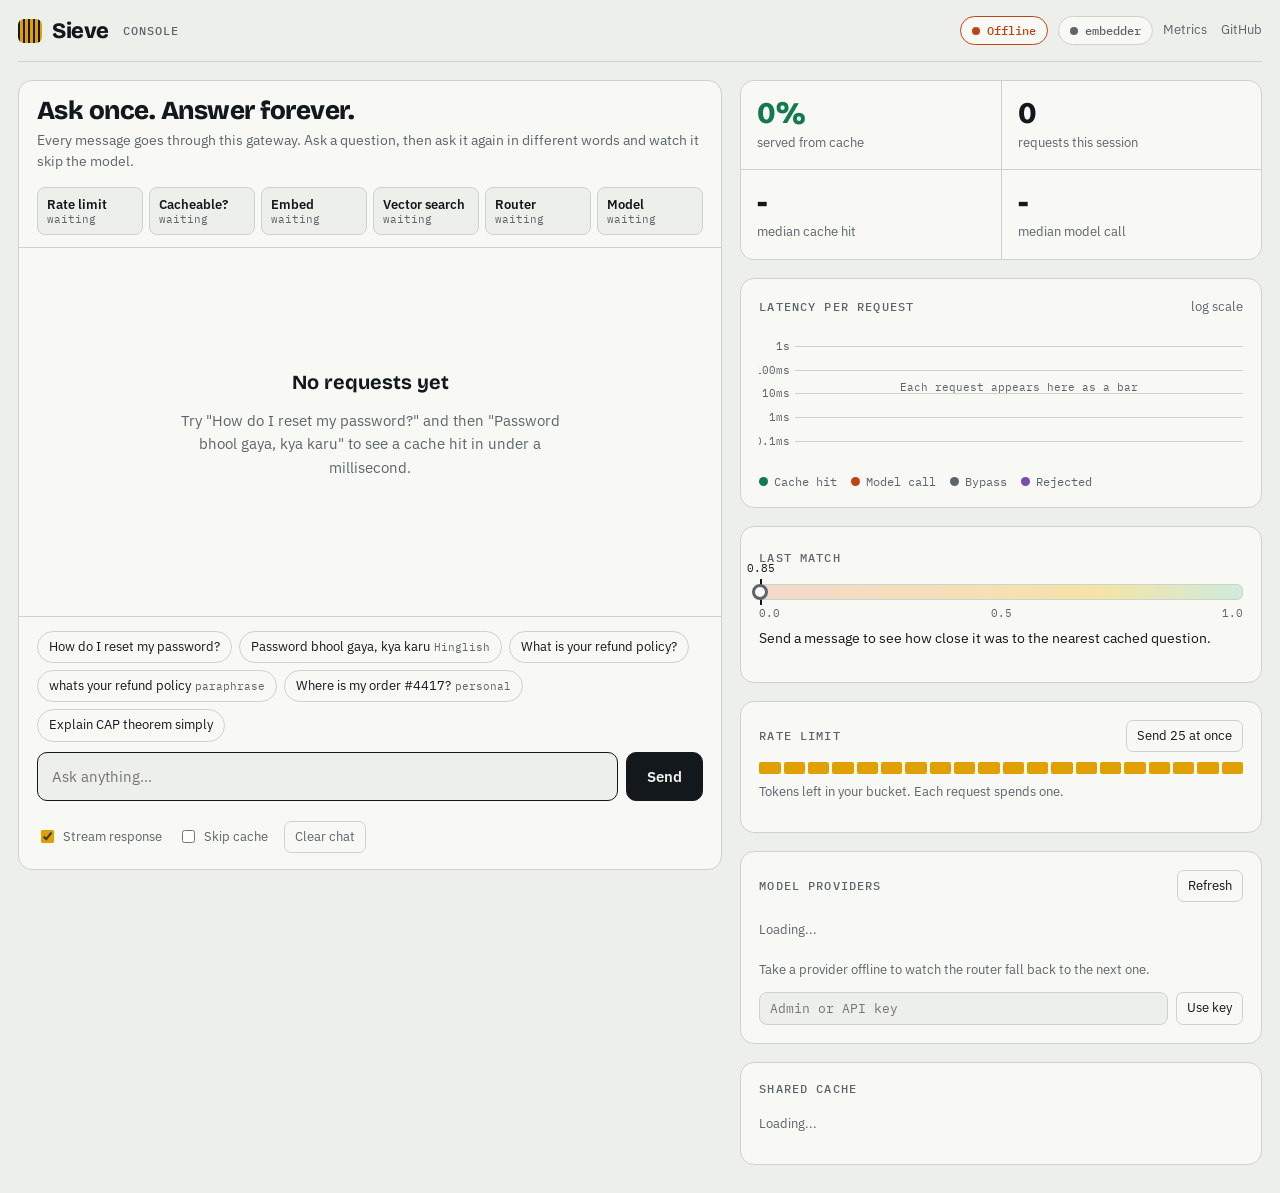
==== internal/server/static/index.html @ 5b1d79d0 "Initial release: Sieve v0.1.0 Open-source LLM inference gateway in Go with zero dependencies: semant" ====
<!doctype html>
<html lang="en">
<head>
<meta charset="utf-8">
<meta name="viewport" content="width=device-width, initial-scale=1, viewport-fit=cover">
<title>Sieve Console</title>
<link rel="stylesheet" href="https://fonts.googleapis.com/css2?family=Bricolage+Grotesque:opsz,wght@12..96,600;12..96,800&family=IBM+Plex+Sans:wght@400;500;600&family=IBM+Plex+Mono:wght@400;500&display=swap">
<style>
/* Layout: operator console. Left = conversation through the gateway, right = live instruments. Signal amber accent, green = cache hit, rust = model call. */
:root{
  --bg:#EDEFEA;--panel:#F8F9F5;--sunk:#E3E6E0;--ink:#12181C;--muted:#5B656B;--line:#CDD2CB;
  --accent:#E0A100;--accent-soft:#F6E3A8;--accent-ink:#3A2900;
  --hit:#13794F;--hit-soft:#CFEBDD;--miss:#BC4418;--miss-soft:#F5D9CC;--deny:#7A4BB0;--deny-soft:#E6DAF3;
  --display:"Bricolage Grotesque","Avenir Next",system-ui,sans-serif;
  --body:"IBM Plex Sans",system-ui,-apple-system,"Segoe UI",sans-serif;
  --mono:"IBM Plex Mono",ui-monospace,SFMono-Regular,Menlo,Consolas,monospace;
}
@media (prefers-color-scheme:dark){:root{
  --bg:#0E1316;--panel:#151C20;--sunk:#0A0E10;--ink:#E7EBE8;--muted:#97A1A6;--line:#283237;
  --accent:#F2B42C;--accent-soft:#3B2F10;--accent-ink:#F6E3A8;
  --hit:#3DBE88;--hit-soft:#123527;--miss:#F07C4C;--miss-soft:#3D1E12;--deny:#B48CE6;--deny-soft:#2B1F3D;color-scheme:dark}}
*{box-sizing:border-box}
html,body{height:100%}
body{margin:0;background:var(--bg);color:var(--ink);font:15px/1.55 var(--body)}
button{font:inherit;cursor:pointer;color:inherit}
:focus-visible{outline:2px solid var(--accent);outline-offset:2px}
.wrap{max-width:1360px;margin:0 auto;padding:0 max(18px,env(safe-area-inset-right)) 28px max(18px,env(safe-area-inset-left))}

/* top bar */
.top{display:flex;align-items:center;justify-content:space-between;gap:14px;flex-wrap:wrap;padding-block:16px;border-bottom:1px solid var(--line);margin-bottom:18px}
.brand{display:flex;align-items:center;gap:10px;font:800 22px var(--display);letter-spacing:-.02em}
.brand i{width:24px;height:24px;border-radius:6px;background:repeating-linear-gradient(90deg,var(--ink) 0 2px,transparent 2px 5px),var(--accent)}
.brand small{font:500 12px var(--mono);color:var(--muted);letter-spacing:.08em;text-transform:uppercase;margin-left:4px}
.status{display:flex;gap:10px;align-items:center;flex-wrap:wrap}
.pill{display:inline-flex;align-items:center;gap:7px;font:500 12px var(--mono);padding:6px 11px;border-radius:999px;border:1px solid var(--line);background:var(--panel);color:var(--muted)}
.pill i{width:8px;height:8px;border-radius:50%;background:var(--muted)}
.pill.ok{color:var(--hit);border-color:var(--hit)}.pill.ok i{background:var(--hit);box-shadow:0 0 0 3px var(--hit-soft)}
.pill.bad{color:var(--miss);border-color:var(--miss)}.pill.bad i{background:var(--miss)}
.toplinks{display:flex;gap:14px;font-size:13px}
.toplinks a{color:var(--muted);text-decoration:none}.toplinks a:hover{color:var(--ink)}

.grid{display:grid;grid-template-columns:minmax(0,1.35fr) minmax(0,1fr);gap:18px;align-items:start}
.card{background:var(--panel);border:1px solid var(--line);border-radius:14px;padding:18px;min-width:0}
.label{font:500 11.5px var(--mono);letter-spacing:.1em;text-transform:uppercase;color:var(--muted)}
.row{display:flex;justify-content:space-between;align-items:center;gap:10px;flex-wrap:wrap}

/* conversation */
.convo{display:flex;flex-direction:column;height:calc(100vh - 110px);min-height:620px;padding:0;overflow:hidden}
.convo-head{padding:16px 18px 12px;border-bottom:1px solid var(--line)}
.convo-head h1{font:800 26px/1.1 var(--display);letter-spacing:-.02em;margin:0 0 4px}
.convo-head p{margin:0;color:var(--muted);font-size:14px}
.pipe{display:grid;grid-template-columns:repeat(6,1fr);gap:6px;margin-top:14px}
.stg{border:1px solid var(--line);border-radius:8px;padding:8px 9px;background:var(--bg);transition:background .25s,border-color .25s,opacity .25s;min-width:0}
.stg b{display:block;font:600 12.5px var(--body);white-space:nowrap;overflow:hidden;text-overflow:ellipsis}
.stg span{display:block;font:11px var(--mono);color:var(--muted);white-space:nowrap;overflow:hidden;text-overflow:ellipsis}
.stg.run{border-color:var(--accent);background:var(--accent-soft)}
.stg.ok{border-color:var(--ink)}
.stg.hit{border-color:var(--hit);background:var(--hit-soft)}
.stg.miss{border-color:var(--miss);background:var(--miss-soft)}
.stg.deny{border-color:var(--deny);background:var(--deny-soft)}
.stg.skip{opacity:.4}
.thread{flex:1;overflow:auto;padding:18px;display:flex;flex-direction:column;gap:14px}
.empty{margin:auto;text-align:center;color:var(--muted);max-width:420px}
.empty h2{font:700 20px var(--display);color:var(--ink);margin:0 0 6px}
.msg{max-width:86%;display:flex;flex-direction:column;gap:6px}
.msg.user{align-self:flex-end;align-items:flex-end}
.bubble{padding:10px 14px;border-radius:14px;white-space:pre-wrap;word-break:break-word}
.user .bubble{background:var(--ink);color:var(--bg);border-bottom-right-radius:4px}
.bot .bubble{background:var(--bg);border:1px solid var(--line);border-bottom-left-radius:4px}
.bot.hit .bubble{border-color:var(--hit)}
.bot.err .bubble{border-color:var(--deny);color:var(--deny)}
.meta{display:flex;gap:8px;align-items:center;flex-wrap:wrap;font:12px var(--mono);color:var(--muted)}
.tag{font:600 10.5px var(--mono);letter-spacing:.07em;padding:2px 7px;border-radius:4px;color:var(--panel);background:var(--muted)}
.tag.HIT{background:var(--hit)}.tag.MISS{background:var(--miss)}.tag.BYPASS{background:var(--muted)}.tag.ERR,.tag.LIMIT{background:var(--deny)}
.flag{border:1px solid var(--line);background:transparent;border-radius:6px;padding:2px 8px;font-size:12px}
.flag:hover{border-color:var(--ink)}
.composer{border-top:1px solid var(--line);padding:14px 18px 16px;display:grid;gap:10px}
.chips{display:flex;gap:7px;flex-wrap:wrap}
.chip{border:1px solid var(--line);background:transparent;border-radius:999px;padding:5px 11px;font-size:13px}
.chip:hover{border-color:var(--ink)}
.chip small{font:11px var(--mono);color:var(--muted);margin-left:4px}
form{display:flex;gap:8px}
#q{flex:1;min-width:0;font:inherit;color:inherit;background:var(--bg);border:1px solid var(--line);border-radius:10px;padding:12px 14px}
#q:focus{outline:none;border-color:var(--ink)}
.send{border:1px solid var(--ink);background:var(--ink);color:var(--bg);border-radius:10px;padding:0 20px;font-weight:600}
.send:disabled{opacity:.5;cursor:default}
.opts{display:flex;gap:16px;flex-wrap:wrap;font-size:13px;color:var(--muted);align-items:center}
.opts label{display:inline-flex;gap:6px;align-items:center;cursor:pointer}
.opts input[type=checkbox]{accent-color:var(--accent)}
.err{color:var(--miss);font-size:13px;min-height:0}

/* instruments */
.side{display:grid;gap:18px}
.kpis{display:grid;grid-template-columns:repeat(2,1fr);gap:1px;background:var(--line);border-radius:14px;overflow:hidden;border:1px solid var(--line)}
.kpis div{background:var(--panel);padding:16px}
.kpis b{display:block;font:800 30px/1.1 var(--display);font-variant-numeric:tabular-nums;letter-spacing:-.02em}
.kpis small{font-size:13px;color:var(--muted)}
.kpis b.hitc{color:var(--hit)}
canvas{display:block;width:100%}
.legend{display:flex;gap:14px;flex-wrap:wrap;font:11.5px var(--mono);color:var(--muted);margin-top:8px}
.legend span{display:inline-flex;gap:6px;align-items:center}
.dot{width:9px;height:9px;border-radius:50%;display:inline-block}
.meter{position:relative;height:16px;border-radius:6px;background:linear-gradient(90deg,var(--miss-soft),var(--accent-soft) 70%,var(--hit-soft));margin:16px 0 6px;border:1px solid var(--line)}
.meter .th{position:absolute;top:-6px;bottom:-6px;width:2px;background:var(--ink)}
.meter .th::after{content:attr(data-v);position:absolute;top:-18px;left:50%;transform:translateX(-50%);font:11px var(--mono);color:var(--ink);white-space:nowrap}
.meter .needle{position:absolute;top:50%;width:16px;height:16px;border-radius:50%;background:var(--panel);border:3px solid var(--muted);transform:translate(-50%,-50%);transition:left .5s cubic-bezier(.2,.8,.2,1),border-color .3s}
.meter-scale{display:flex;justify-content:space-between;font:11px var(--mono);color:var(--muted)}
.simtext{font-size:14px;margin-top:8px}
.bucket{display:flex;gap:3px;margin-top:10px}
.bucket i{flex:1;height:12px;border-radius:2px;background:var(--line);transition:background .2s}
.bucket i.on{background:var(--accent)}
.mini{border:1px solid var(--line);background:transparent;border-radius:7px;padding:5px 10px;font-size:13px}
.mini:hover{border-color:var(--ink)}
.provs{display:grid;gap:8px;margin-top:10px}
.prov{display:flex;align-items:center;justify-content:space-between;gap:10px;padding:9px 11px;border-radius:9px;background:var(--bg);border:1px solid var(--line)}
.prov .n{display:flex;align-items:center;gap:9px;font-weight:500}
.prov .s{font:11.5px var(--mono);color:var(--muted)}
.prov.healthy .dot{background:var(--hit)}.prov.open .dot{background:var(--accent)}.prov.disabled .dot{background:var(--miss)}
.prov.disabled .n{text-decoration:line-through;color:var(--muted)}
.entries{display:grid;gap:6px;margin-top:10px;max-height:240px;overflow:auto}
.entry{display:grid;grid-template-columns:1fr auto;gap:10px;font-size:13.5px;padding:7px 10px;border-radius:7px;background:var(--bg)}
.entry span{overflow:hidden;text-overflow:ellipsis;white-space:nowrap}
.entry b{font:500 12px var(--mono);color:var(--hit)}
.note{font-size:12.5px;color:var(--muted);margin-top:8px}
.adminkey{display:flex;gap:8px;margin-top:10px}
.adminkey input{flex:1;min-width:0;font:13px var(--mono);color:inherit;background:var(--bg);border:1px solid var(--line);border-radius:8px;padding:7px 10px}
@media (max-width:1000px){.grid{grid-template-columns:1fr}.convo{height:auto;min-height:0}.thread{max-height:60vh;min-height:280px}}
@media (max-width:560px){.pipe{grid-template-columns:repeat(3,1fr)}.kpis b{font-size:24px}.msg{max-width:96%}}
@media (prefers-reduced-motion:reduce){*{transition:none!important}}
</style>
</head>
<body>
<div class="wrap">
  <header class="top">
    <div class="brand"><i aria-hidden="true"></i>Sieve<small>console</small></div>
    <div class="status">
      <span class="pill" id="health"><i></i><span>Connecting</span></span>
      <span class="pill" id="embedder"><i></i><span>embedder</span></span>
      <nav class="toplinks"><a href="/metrics" target="_blank">Metrics</a><a href="https://github.com/Prm01/sieve" target="_blank" rel="noopener">GitHub</a></nav>
    </div>
  </header>

  <div class="grid">
    <section class="card convo">
      <div class="convo-head">
        <h1>Ask once. Answer forever.</h1>
        <p>Every message goes through this gateway. Ask a question, then ask it again in different words and watch it skip the model.</p>
        <div class="pipe" id="pipe"></div>
      </div>
      <div class="thread" id="thread" aria-live="polite">
        <div class="empty" id="empty"><h2>No requests yet</h2><p>Try "How do I reset my password?" and then "Password bhool gaya, kya karu" to see a cache hit in under a millisecond.</p></div>
      </div>
      <div class="composer">
        <div class="chips" id="chips"></div>
        <form id="f">
          <label for="q" style="position:absolute;left:-9999px">Message</label>
          <input id="q" autocomplete="off" maxlength="4000" placeholder="Ask anything...">
          <button class="send" id="send">Send</button>
        </form>
        <div class="err" id="err" role="alert"></div>
        <div class="opts">
          <label><input type="checkbox" id="stream" checked> Stream response</label>
          <label><input type="checkbox" id="nocache"> Skip cache</label>
          <button type="button" class="mini" id="clear">Clear chat</button>
        </div>
      </div>
    </section>

    <aside class="side">
      <div class="kpis">
        <div><b class="hitc" id="k-hit">0%</b><small>served from cache</small></div>
        <div><b id="k-req">0</b><small>requests this session</small></div>
        <div><b id="k-mh">-</b><small>median cache hit</small></div>
        <div><b id="k-mm">-</b><small>median model call</small></div>
      </div>

      <div class="card">
        <div class="row"><span class="label">Latency per request</span><span class="note" style="margin:0">log scale</span></div>
        <canvas id="chart" height="150" aria-label="Latency of each request in this session"></canvas>
        <div class="legend"><span><i class="dot" style="background:var(--hit)"></i>Cache hit</span><span><i class="dot" style="background:var(--miss)"></i>Model call</span><span><i class="dot" style="background:var(--muted)"></i>Bypass</span><span><i class="dot" style="background:var(--deny)"></i>Rejected</span></div>
      </div>

      <div class="card">
        <span class="label">Last match</span>
        <div class="meter" id="meter"><div class="th" id="th" data-v="0.85"></div><div class="needle" id="needle" style="left:0"></div></div>
        <div class="meter-scale"><span>0.0</span><span>0.5</span><span>1.0</span></div>
        <p class="simtext" id="simtext">Send a message to see how close it was to the nearest cached question.</p>
      </div>

      <div class="card">
        <div class="row"><span class="label">Rate limit</span><button type="button" class="mini" id="burst">Send 25 at once</button></div>
        <div class="bucket" id="bucket"></div>
        <p class="note" id="bucketnote">Tokens left in your bucket. Each request spends one.</p>
      </div>

      <div class="card">
        <div class="row"><span class="label">Model providers</span><button type="button" class="mini" id="refresh">Refresh</button></div>
        <div class="provs" id="provs"><p class="note">Loading...</p></div>
        <p class="note">Take a provider offline to watch the router fall back to the next one.</p>
        <div class="adminkey" id="adminbox" hidden><input id="key" type="password" placeholder="Admin or API key" autocomplete="off" aria-label="Key"><button type="button" class="mini" id="savekey">Use key</button></div>
      </div>

      <div class="card">
        <div class="row"><span class="label">Shared cache</span><span class="note" style="margin:0" id="count"></span></div>
        <div class="entries" id="entries"><p class="note">Loading...</p></div>
      </div>
    </aside>
  </div>
</div>

<script>
(function(){
const $=id=>document.getElementById(id);
const css=n=>getComputedStyle(document.documentElement).getPropertyValue(n).trim();
const fmt=ms=>ms==null?'-':ms<1?ms.toFixed(2)+' ms':ms<1000?(ms<10?ms.toFixed(1):Math.round(ms))+' ms':(ms/1000).toFixed(2)+' s';
const med=a=>{if(!a.length)return null;const b=[...a].sort((x,y)=>x-y);return b[Math.floor(b.length/2)]};
let key='';try{key=sessionStorage.getItem('sieve-key')||''}catch(e){}
const hdrs=()=>{const h={'Content-Type':'application/json'};if(key)h.Authorization='Bearer '+key;return h};
let threshold=0.85,bucketMax=20;const log=[];

/* pipeline */
const ST=[['rate','Rate limit'],['cachecheck','Cacheable?'],['embed','Embed'],['search','Vector search'],['route','Router'],['model','Model']];
$('pipe').innerHTML=ST.map(([k,n])=>`<div class="stg" id="st-${k}"><b>${n}</b><span>idle</span></div>`).join('');
const stage=(k,c,t)=>{const e=$('st-'+k);e.className='stg '+(c||'');e.querySelector('span').textContent=t};
const resetPipe=()=>ST.forEach(([k])=>stage(k,'','waiting'));
const sleep=ms=>new Promise(r=>setTimeout(r,ms));

/* chips */
const CH=[['How do I reset my password?',''],['Password bhool gaya, kya karu','Hinglish'],['What is your refund policy?',''],['whats your refund policy','paraphrase'],['Where is my order #4417?','personal'],['Explain CAP theorem simply','']];
$('chips').innerHTML=CH.map(([t,s],i)=>`<button type="button" class="chip" data-i="${i}">${t}${s?`<small>${s}</small>`:''}</button>`).join('');
$('chips').onclick=e=>{const b=e.target.closest('.chip');if(!b)return;$('q').value=CH[+b.dataset.i][0];submit()};

/* thread */
function addUser(t){$('empty')&&$('empty').remove();const d=document.createElement('div');d.className='msg user';d.innerHTML='<div class="bubble"></div>';d.firstChild.textContent=t;$('thread').append(d);scroll()}
function addBot(){const d=document.createElement('div');d.className='msg bot';d.innerHTML='<div class="bubble">...</div><div class="meta"></div>';$('thread').append(d);scroll();return d}
const scroll=()=>{const t=$('thread');t.scrollTop=t.scrollHeight};
$('clear').onclick=()=>{$('thread').innerHTML='<div class="empty" id="empty"><h2>Chat cleared</h2><p>The cache is not cleared, so asking the same things again will hit.</p></div>';resetPipe()};

/* bucket */
function drawBucket(rem){if(rem!=null&&rem+1>bucketMax)bucketMax=rem+1;const n=Math.min(bucketMax,40);if($('bucket').children.length!==n)$('bucket').innerHTML='<i></i>'.repeat(n);
 const on=rem==null?n:Math.round(Math.max(0,rem)/bucketMax*n);[...$('bucket').children].forEach((x,i)=>x.classList.toggle('on',i<on));
 if(rem!=null)$('bucketnote').textContent=`${rem} of ${bucketMax} tokens left. Each request spends one; they refill over time.`}
drawBucket(null);

/* request */
async function send(text,{quiet=false}={}){
 const msgs=[{role:'user',content:text}];const h=hdrs();if($('nocache').checked)h['X-Sieve-Cache']='off';
 const stream=$('stream').checked&&!quiet;const t0=performance.now();
 const r=await fetch('/v1/chat/completions',{method:'POST',headers:h,body:JSON.stringify({model:'sieve',stream,messages:msgs})});
 const H=k=>r.headers.get(k);const info={status:r.status,cache:H('X-Sieve-Cache'),sim:H('X-Sieve-Similarity'),entry:H('X-Sieve-Entry'),prov:H('X-Sieve-Provider'),gw:H('X-Sieve-Latency-Ms'),rem:H('X-RateLimit-Remaining'),retry:H('Retry-After')};
 return {r,info,t0,stream};
}
async function readAnswer(r,stream,onText){
 if(!r.ok){const j=await r.json().catch(()=>({}));throw new Error((j.error&&j.error.message)||r.statusText)}
 if(!stream){const j=await r.json();const t=j.choices[0].message.content;onText(t);return {text:t,meta:j.sieve}}
 const rd=r.body.getReader(),dec=new TextDecoder();let buf='',text='',meta=null,first=null;
 for(;;){const{value,done}=await rd.read();if(done)break;buf+=dec.decode(value,{stream:true});let i;
  while((i=buf.indexOf('\n\n'))>=0){const ev=buf.slice(0,i);buf=buf.slice(i+2);const d=ev.replace(/^data: /,'');if(d==='[DONE]')continue;
   let j;try{j=JSON.parse(d)}catch(_){continue}
   if(j.error)throw new Error(j.error.message);const c=j.choices&&j.choices[0];
   if(c&&c.delta&&c.delta.content){if(first===null)first=performance.now();text+=c.delta.content;onText(text)}
   if(j.sieve)meta=j.sieve}}
 return {text,meta,first};
}

let busy=false;
$('f').onsubmit=e=>{e.preventDefault();submit()};
$('q').oninput=()=>{$('err').textContent=''};
async function submit(){const text=$('q').value.trim();if(!text){$('err').textContent='Type a message first, or pick one of the examples above.';$('q').focus();return}
 if(busy)return;busy=true;$('send').disabled=true;$('err').textContent='';$('q').value='';
 addUser(text);const bot=addBot();const bub=bot.querySelector('.bubble'),meta=bot.querySelector('.meta');
 resetPipe();stage('rate','run','checking');
 try{
  const {r,info,t0,stream}=await send(text);
  if(info.rem!=null)drawBucket(+info.rem);
  if(r.status===429){stage('rate','deny','429');ST.slice(1).forEach(([k])=>stage(k,'skip','skipped'));bot.classList.add('err');bub.textContent=`Rate limit reached. Try again in ${info.retry||1}s.`;meta.innerHTML='<span class="tag LIMIT">429</span>';record('deny',performance.now()-t0);return}
  if(r.status===401){stage('rate','deny','401');bot.classList.add('err');bub.textContent='This gateway needs an API key. Enter it under Model providers.';$('adminbox').hidden=false;return}
  const c=info.cache||'ERR';
  let animDone=false;
  const anim=(async()=>{stage('rate','ok',info.rem!=null?info.rem+' left':'ok');await sleep(90);
   if(c==='BYPASS'){stage('cachecheck','miss','bypass');stage('embed','skip','skipped');stage('search','skip','skipped')}
   else{stage('cachecheck','ok','yes');await sleep(90);stage('embed','ok','done');await sleep(90);stage('search',c==='HIT'?'hit':'miss',info.sim?'nearest '+(+info.sim).toFixed(2):'empty')}
   if(c==='HIT'){stage('route','skip','skipped');stage('model','skip','skipped')}else{stage('route','run','choosing');stage('model','run','waiting')}
   animDone=true})();
  bub.textContent='';
  const res=await readAnswer(r,stream,t=>{bub.textContent=t;scroll();if(c!=='HIT'&&animDone){stage('route','ok',info.prov||'routed');stage('model','run','streaming')}});
  const total=performance.now()-t0;
  await anim;const prov=info.prov||(res.meta&&res.meta.provider)||'';
  if(c!=='HIT'){stage('route','ok',prov||'routed');stage('model','miss',fmt(total))}
  bot.classList.add(c==='HIT'?'hit':'miss');
  const sim=info.sim!=null?+info.sim:null;
  meta.innerHTML=`<span class="tag ${c}">${c}</span><span>${fmt(total)}</span>${info.gw&&c==='HIT'?`<span>gateway ${fmt(+info.gw)}</span>`:''}${sim!=null?`<span>similarity ${sim.toFixed(2)}</span>`:''}${prov?`<span>${prov}</span>`:''}`;
  const id=info.entry||(res.meta&&res.meta.entry_id);
  if(c==='HIT'&&id){const b=document.createElement('button');b.className='flag';b.type='button';b.textContent='Wrong answer?';b.onclick=()=>flag(id,b);meta.append(b)}
  if(c==='HIT'&&res.meta&&res.meta.matched_prompt){const s=document.createElement('span');s.textContent='matched "'+res.meta.matched_prompt+'"';meta.append(s)}
  setMeter(sim,c,res.meta&&res.meta.matched_prompt);
  record(c==='HIT'?'hit':c==='MISS'?'miss':'bypass',total);
  loadSide();
 }catch(e){bot.classList.add('err');bub.textContent=e.message;meta.innerHTML='<span class="tag ERR">ERROR</span>';stage('model','deny','failed');record('deny',0)}
 finally{busy=false;$('send').disabled=false;$('q').focus()}}

async function flag(id,b){b.disabled=true;const r=await fetch('/v1/feedback',{method:'POST',headers:hdrs(),body:JSON.stringify({entry_id:id,helpful:false})});b.textContent=r.ok?'Flagged: no longer served':'Could not flag';loadSide()}

/* stats + chart */
function record(kind,ms){log.push({kind,ms});const hits=log.filter(x=>x.kind==='hit'),miss=log.filter(x=>x.kind==='miss'||x.kind==='bypass');const served=log.filter(x=>x.kind!=='deny').length;
 $('k-req').textContent=log.length;$('k-hit').textContent=served?Math.round(hits.length/served*100)+'%':'0%';$('k-mh').textContent=fmt(med(hits.map(x=>x.ms)));$('k-mm').textContent=fmt(med(miss.map(x=>x.ms)));drawChart()}
function drawChart(){const cv=$('chart'),dpr=Math.min(2,devicePixelRatio||1),W=cv.clientWidth,Hh=150;cv.width=W*dpr;cv.height=Hh*dpr;const x=cv.getContext('2d');x.setTransform(dpr,0,0,dpr,0,0);x.clearRect(0,0,W,Hh);
 const L=36,B=18,T=6,ph=Hh-B-T,lo=Math.log10(0.05),hi=Math.log10(10000);const y=v=>T+ph-(Math.log10(Math.max(v,0.05))-lo)/(hi-lo)*ph;
 x.font='10.5px "IBM Plex Mono", monospace';x.fillStyle=css('--muted');x.strokeStyle=css('--line');x.lineWidth=1;
 for(const [v,l] of [[0.1,'0.1ms'],[1,'1ms'],[10,'10ms'],[100,'100ms'],[1000,'1s']]){const yy=Math.round(y(v))+.5;x.beginPath();x.moveTo(L,yy);x.lineTo(W,yy);x.stroke();x.textAlign='right';x.fillText(l,L-5,yy+3)}
 const data=log.slice(-40);if(!data.length){x.textAlign='center';x.fillText('Each request appears here as a bar',L+(W-L)/2,Hh/2);return}
 const bw=Math.min(22,(W-L-8)/40);const col={hit:css('--hit'),miss:css('--miss'),bypass:css('--muted'),deny:css('--deny')};
 data.forEach((d,i)=>{const xx=L+6+i*(bw+((W-L-8)/40-bw)+0);const top=d.kind==='deny'?y(0.06):y(d.ms);x.fillStyle=col[d.kind];x.beginPath();x.roundRect?x.roundRect(xx,top,Math.max(3,bw-3),T+ph-top,2):x.rect(xx,top,Math.max(3,bw-3),T+ph-top);x.fill()});}
addEventListener('resize',drawChart);drawChart();

function setMeter(sim,c,matched){const n=$('needle');if(sim==null){n.style.left='0%';n.style.borderColor=css('--muted');$('simtext').textContent=c==='BYPASS'?'Bypassed: this prompt looked personal or was sent with the cache turned off.':'The cache was empty for this prompt.';return}
 const s=Math.max(0,Math.min(1,sim));n.style.left=(s*100)+'%';n.style.borderColor=c==='HIT'?css('--hit'):css('--miss');
 $('simtext').textContent=c==='HIT'?`Score ${sim.toFixed(2)} is above the ${threshold.toFixed(2)} threshold, so the cached answer was served.`:`Nearest cached question scored ${sim.toFixed(2)}, below the ${threshold.toFixed(2)} threshold, so the gateway asked a model.`}

/* burst */
$('burst').onclick=async()=>{const b=$('burst');b.disabled=true;b.textContent='Sending...';resetPipe();
 const res=await Promise.all(Array.from({length:25},(_,i)=>fetch('/v1/chat/completions',{method:'POST',headers:hdrs(),body:JSON.stringify({model:'sieve',messages:[{role:'user',content:'What is your refund policy?'}]})}).then(r=>{const rem=r.headers.get('X-RateLimit-Remaining');return{s:r.status,rem}}).catch(()=>({s:0}))));
 const ok=res.filter(r=>r.s===200).length,lim=res.filter(r=>r.s===429).length;
 const rems=res.map(r=>+r.rem).filter(v=>!isNaN(v));if(rems.length)drawBucket(Math.min(...rems));
 stage('rate',lim?'deny':'ok',`${ok} ok, ${lim} x 429`);$('err').textContent='';
 b.textContent=`${ok} accepted, ${lim} rejected`;setTimeout(()=>{b.disabled=false;b.textContent='Send 25 at once'},3000)};

/* side panels from the real admin API */
async function loadSide(){
 try{const r=await fetch('/v1/cache/stats',{headers:hdrs()});if(r.status===401){$('adminbox').hidden=false;$('entries').innerHTML='<p class="note">Enter the admin key to see cache entries.</p>';}
  else{const j=await r.json();threshold=j.cache.threshold;$('th').style.left=(threshold*100)+'%';$('th').dataset.v=threshold.toFixed(2);
   $('embedder').className='pill ok';$('embedder').lastChild.textContent=j.embedder;$('count').textContent=`${j.cache.live} live`;
   const top=j.cache.top_entries||[];$('entries').innerHTML=top.length?'':'<p class="note">Empty. Ask something to fill it.</p>';
   for(const e of top){const d=document.createElement('div');d.className='entry';d.innerHTML='<span></span><b></b>';d.firstChild.textContent=e.prompt;d.firstChild.title=e.prompt;d.lastChild.textContent=e.hits+(e.hits===1?' hit':' hits');$('entries').append(d)}}}catch(e){}
 try{const r=await fetch('/v1/providers',{headers:hdrs()});if(r.ok){const j=await r.json();$('provs').innerHTML='';
   for(const p of j.providers){const d=document.createElement('div');d.className='prov '+p.state;d.innerHTML=`<span class="n"><i class="dot"></i><span></span></span><span class="row" style="gap:10px"><span class="s">${p.state}</span><button type="button" class="mini">${p.state==='disabled'?'Bring online':'Take offline'}</button></span>`;
    d.querySelector('.n span').textContent=p.name;d.querySelector('button').onclick=async()=>{await fetch(`/v1/providers/${encodeURIComponent(p.name)}/${p.state==='disabled'?'enable':'disable'}`,{method:'POST',headers:hdrs()});loadSide()};$('provs').append(d)}}
  else if(r.status===401){$('provs').innerHTML='<p class="note">Enter the admin key to manage providers.</p>';$('adminbox').hidden=false}}catch(e){}}
$('refresh').onclick=loadSide;
$('savekey').onclick=()=>{key=$('key').value.trim();try{sessionStorage.setItem('sieve-key',key)}catch(e){}loadSide()};

async function health(){try{const r=await fetch('/healthz');const j=await r.json();$('health').className='pill ok';$('health').lastChild.textContent='Online '+(j.version||'')}catch(e){$('health').className='pill bad';$('health').lastChild.textContent='Offline'}}
health();loadSide();setInterval(health,10000);setInterval(loadSide,8000);
resetPipe();$('q').focus();
})();
</script>
</body>
</html>
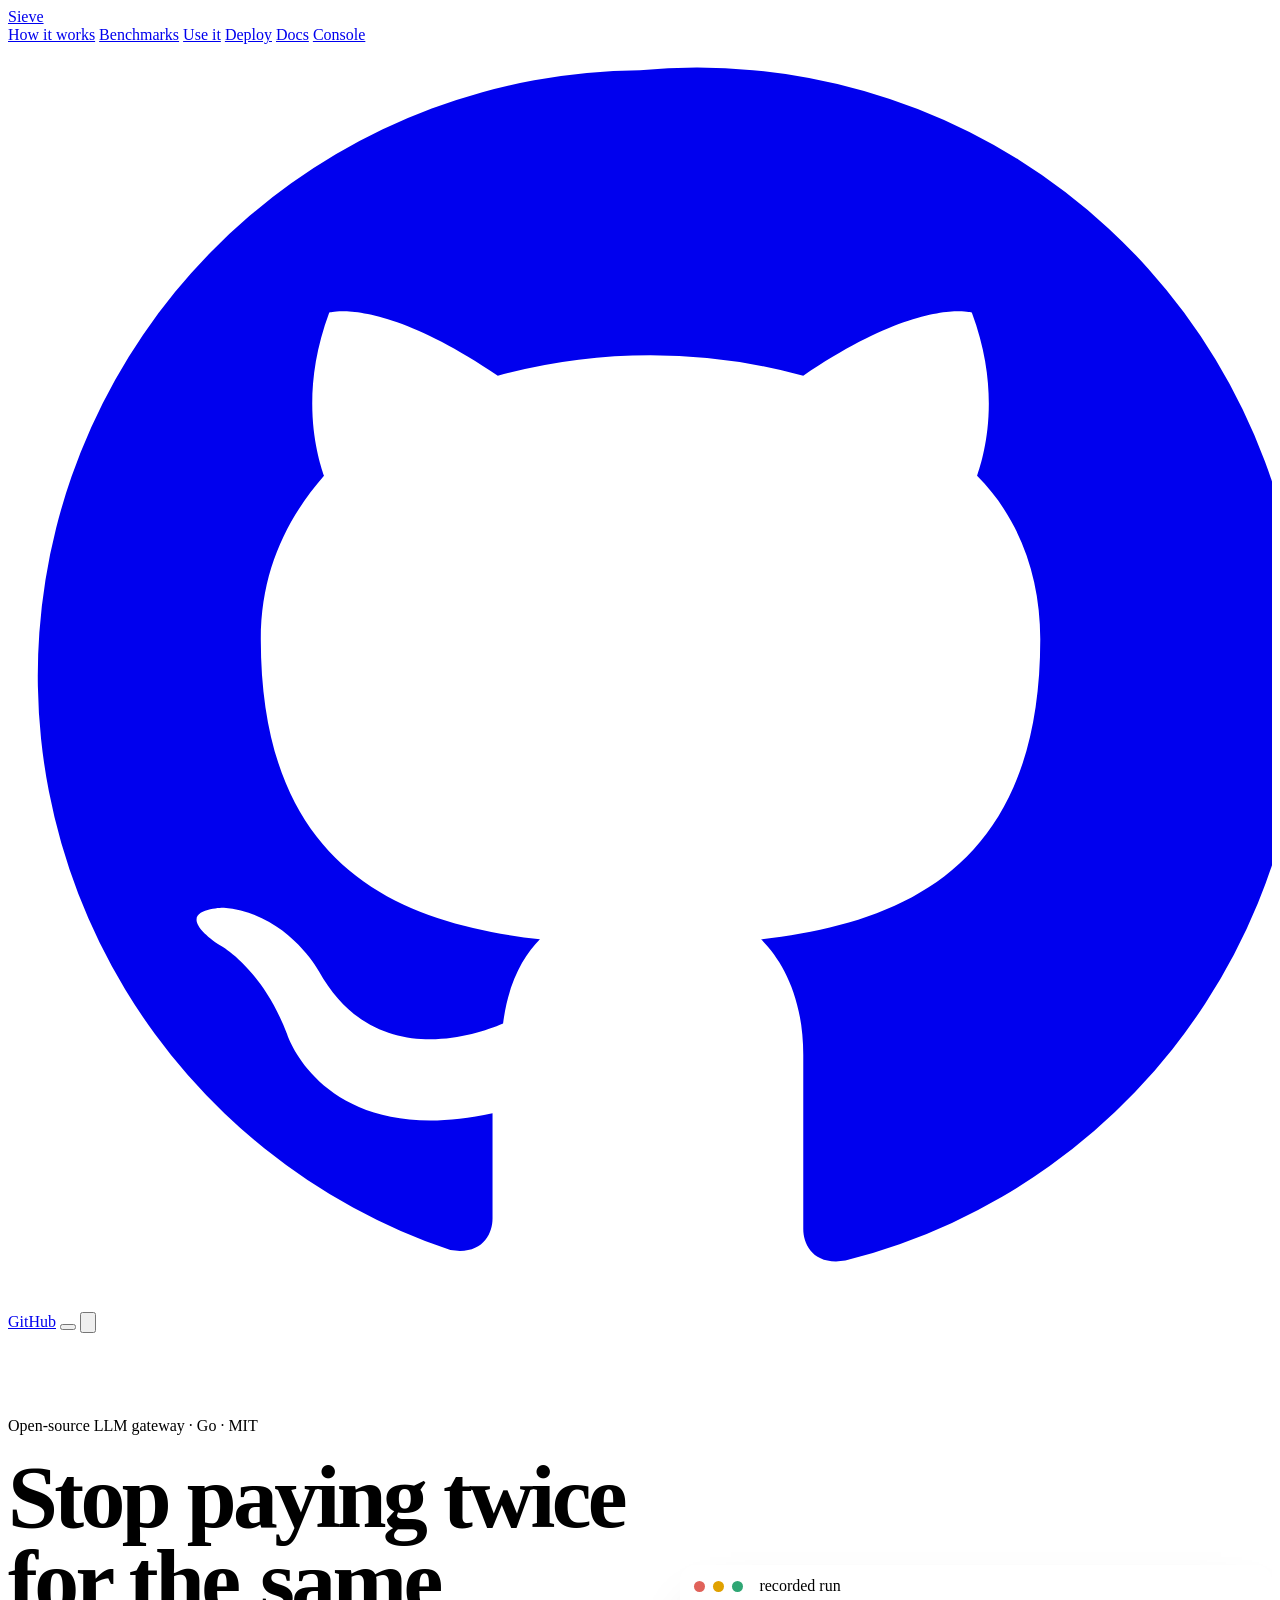
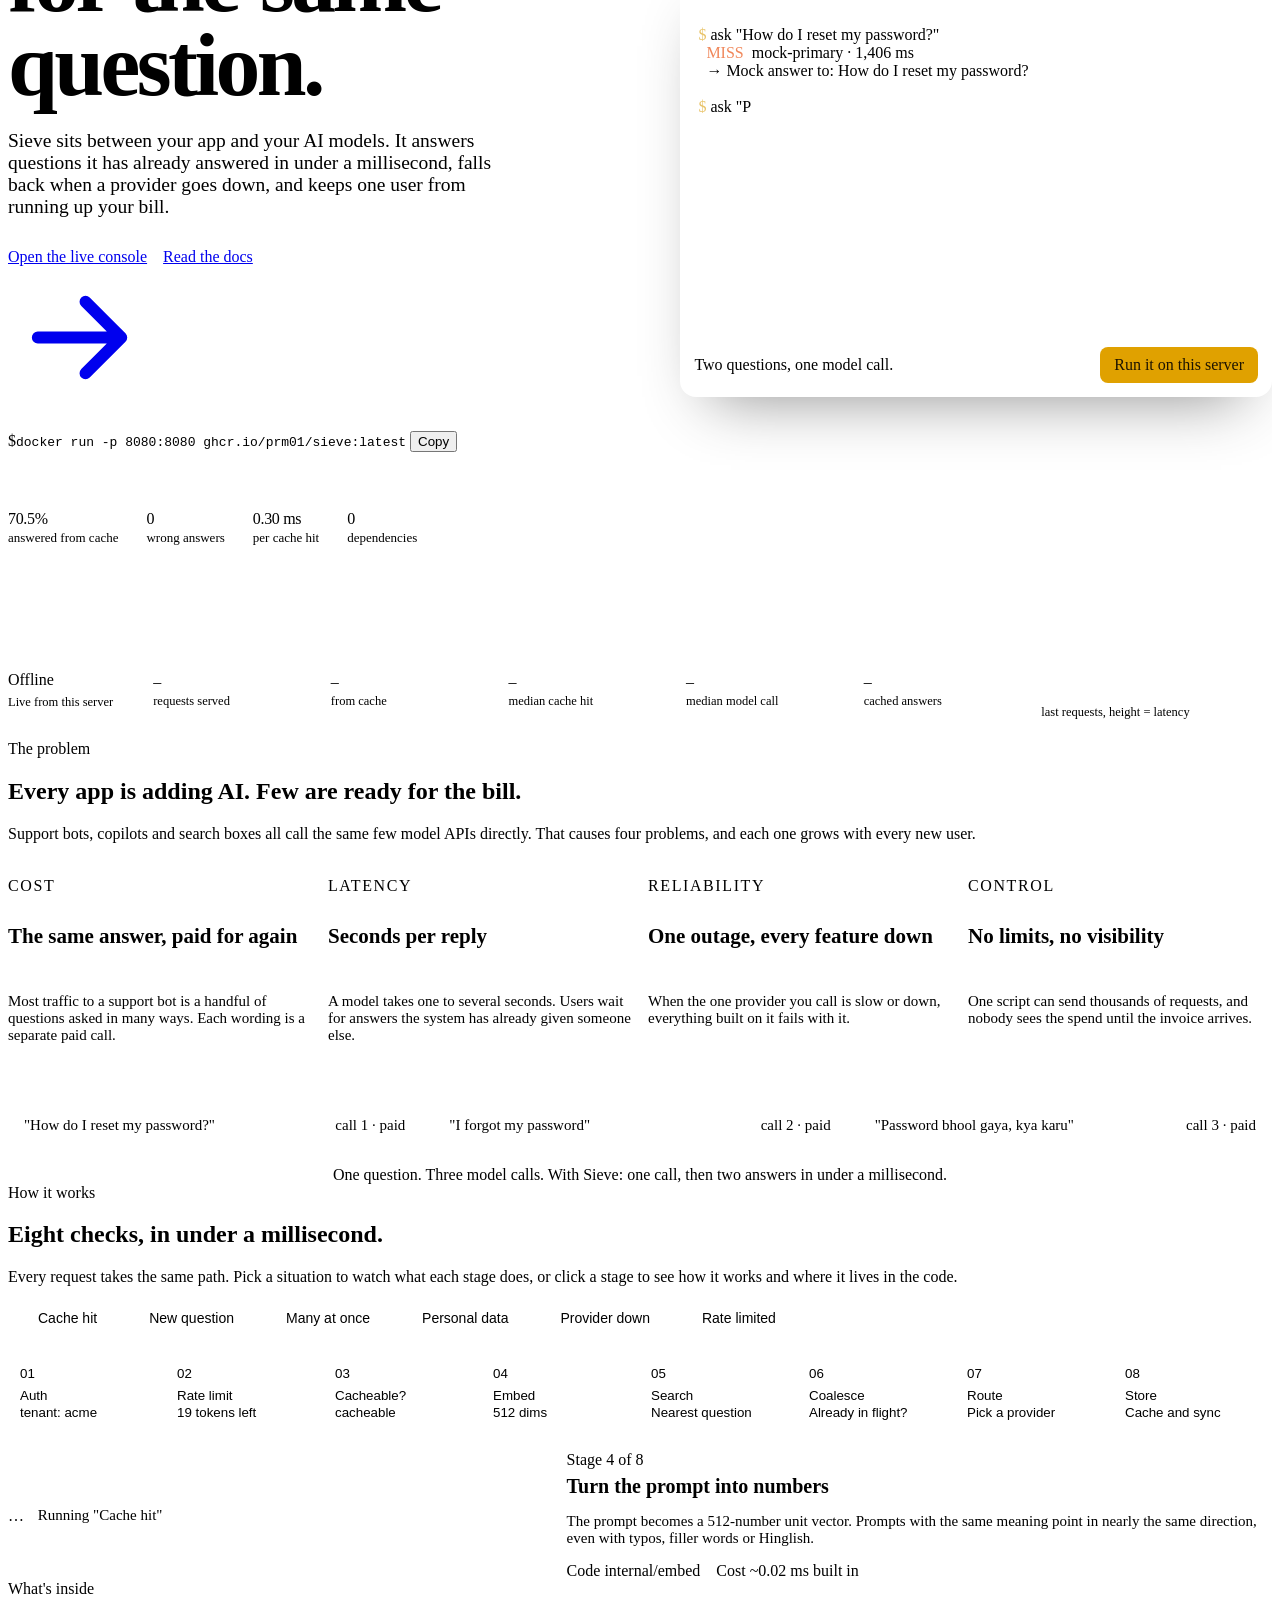
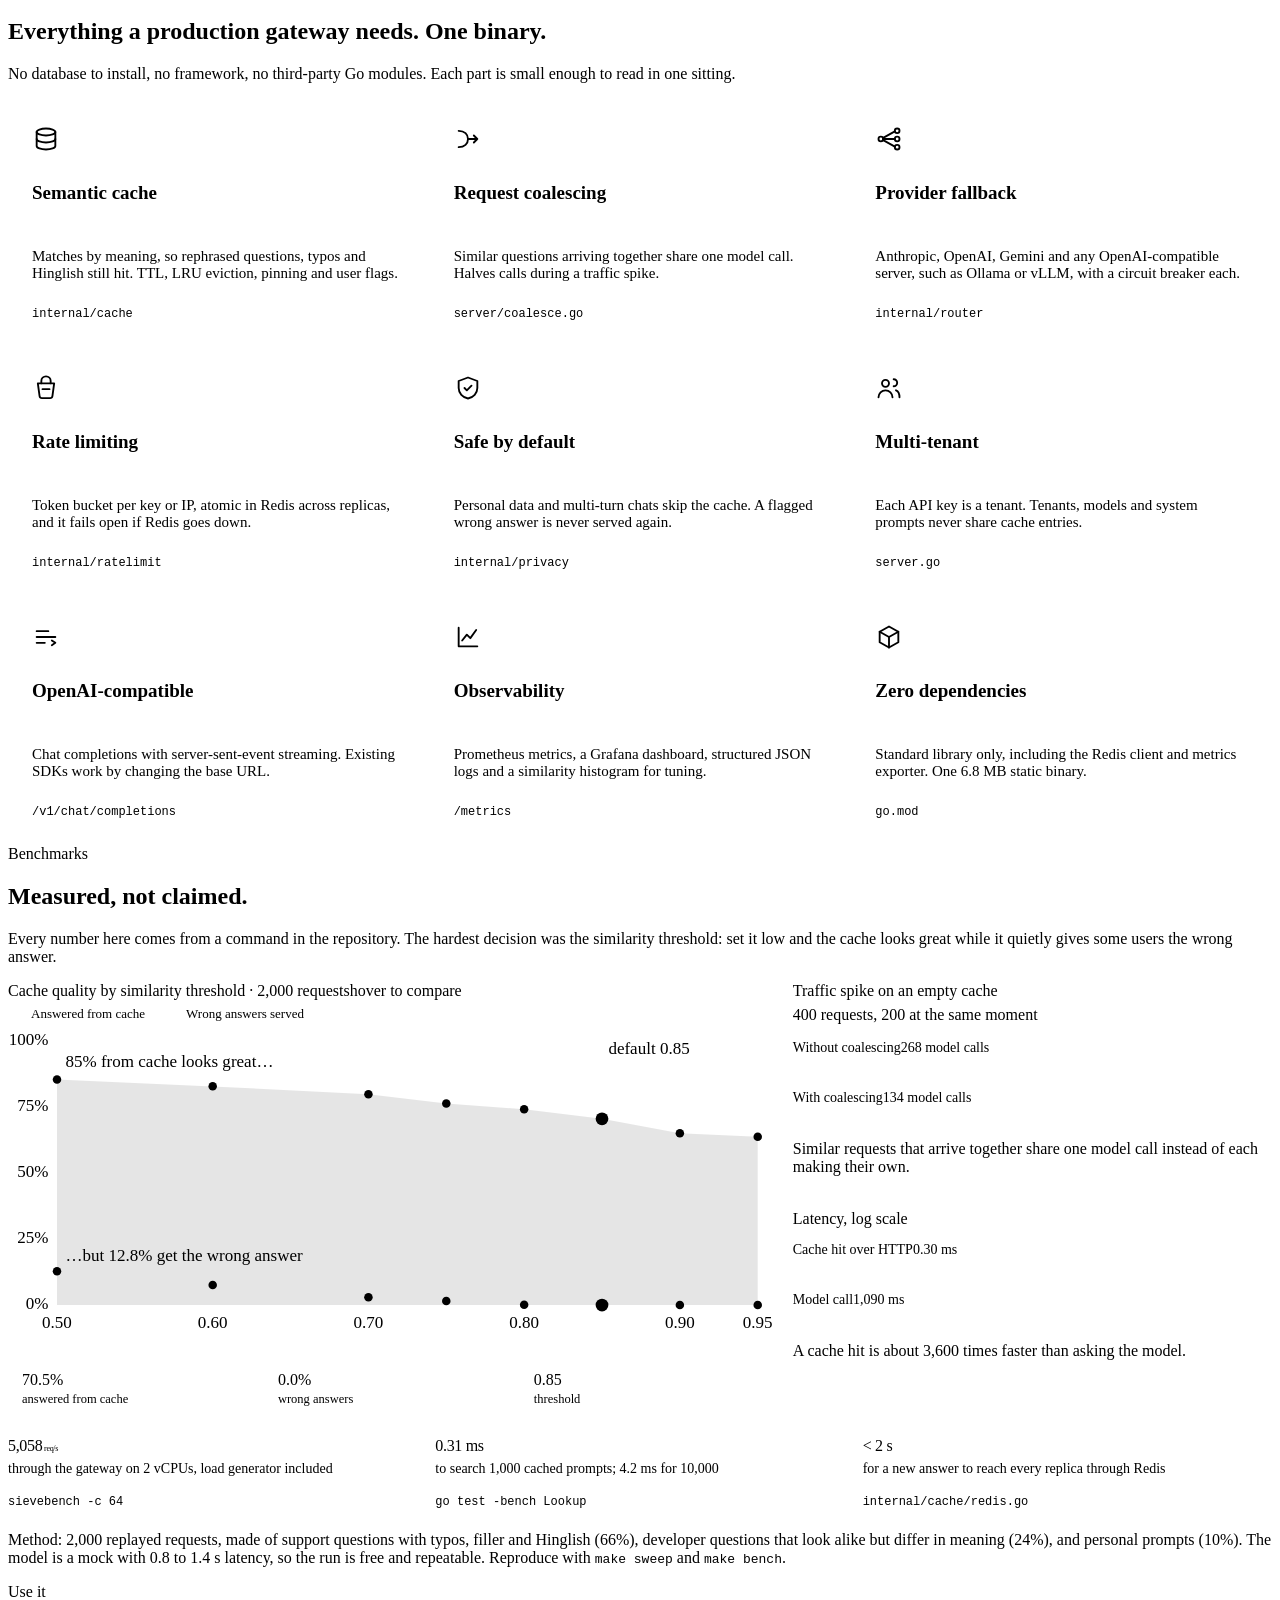
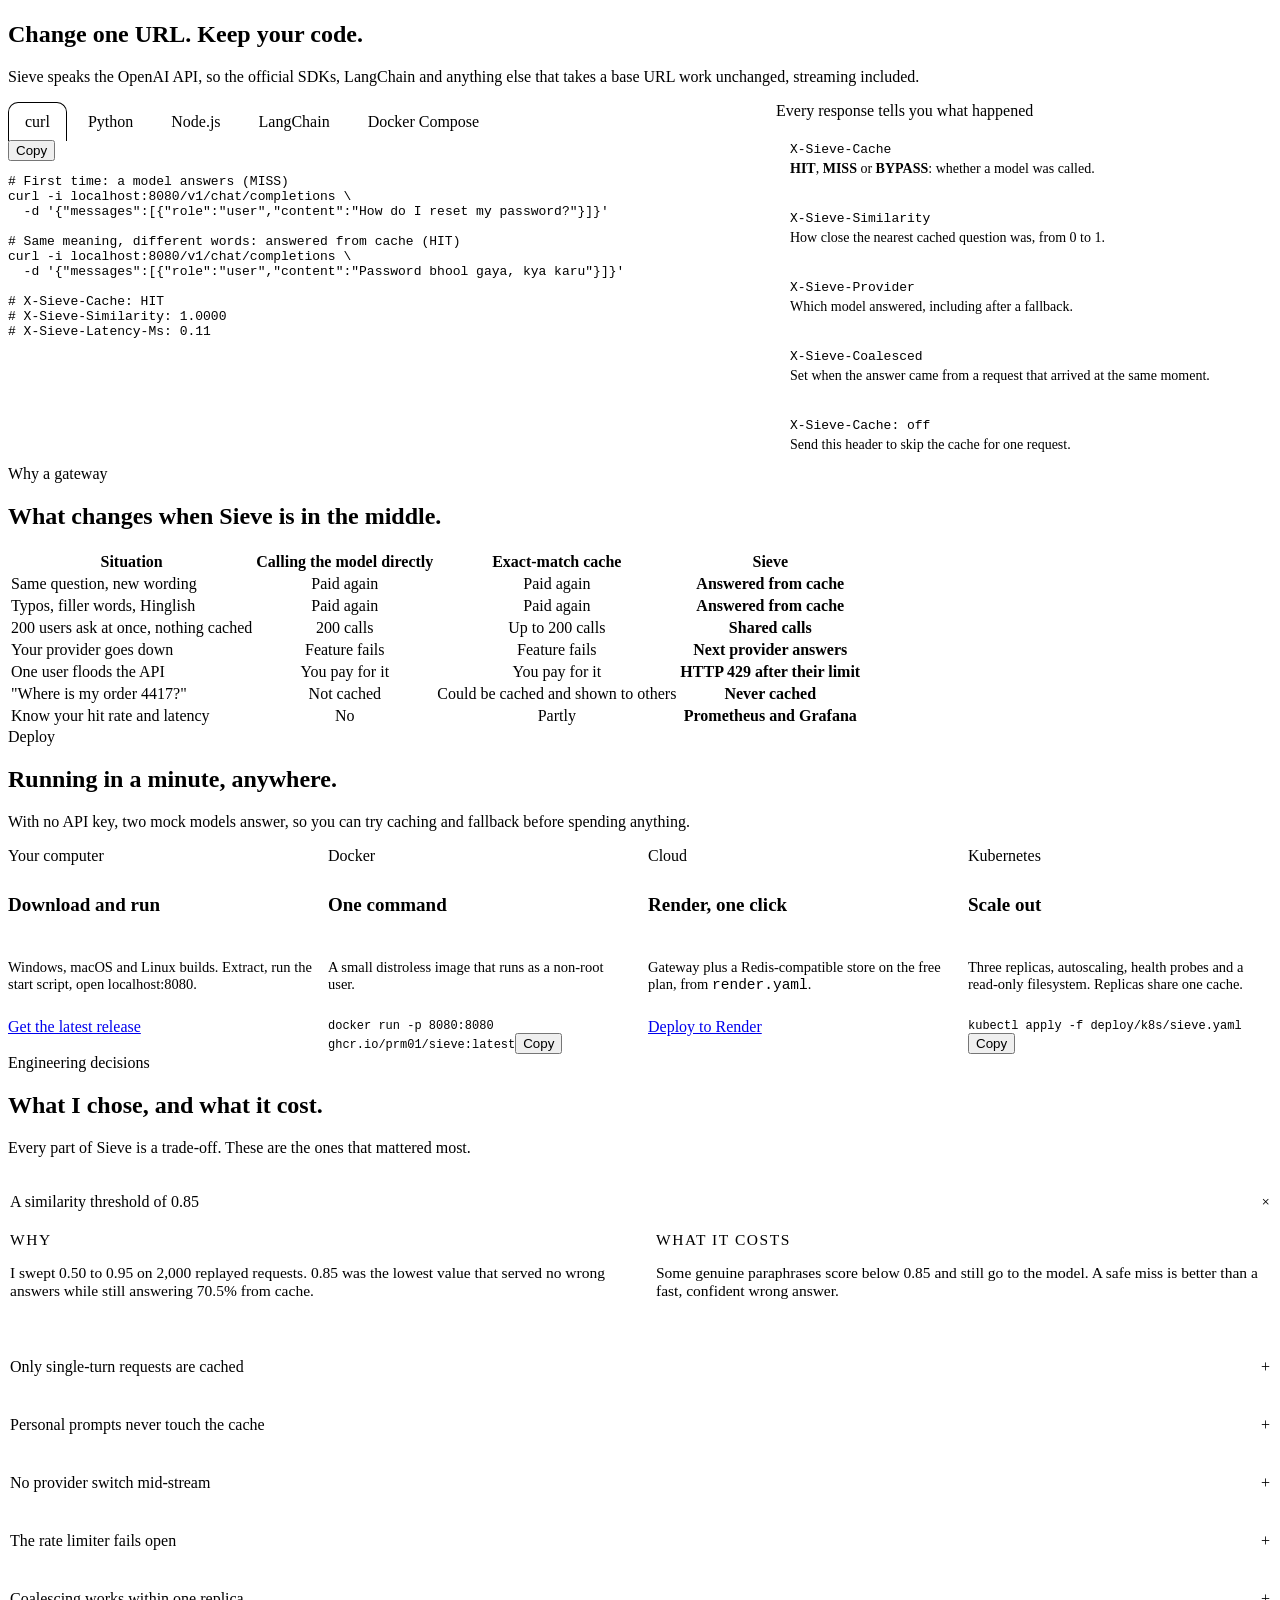
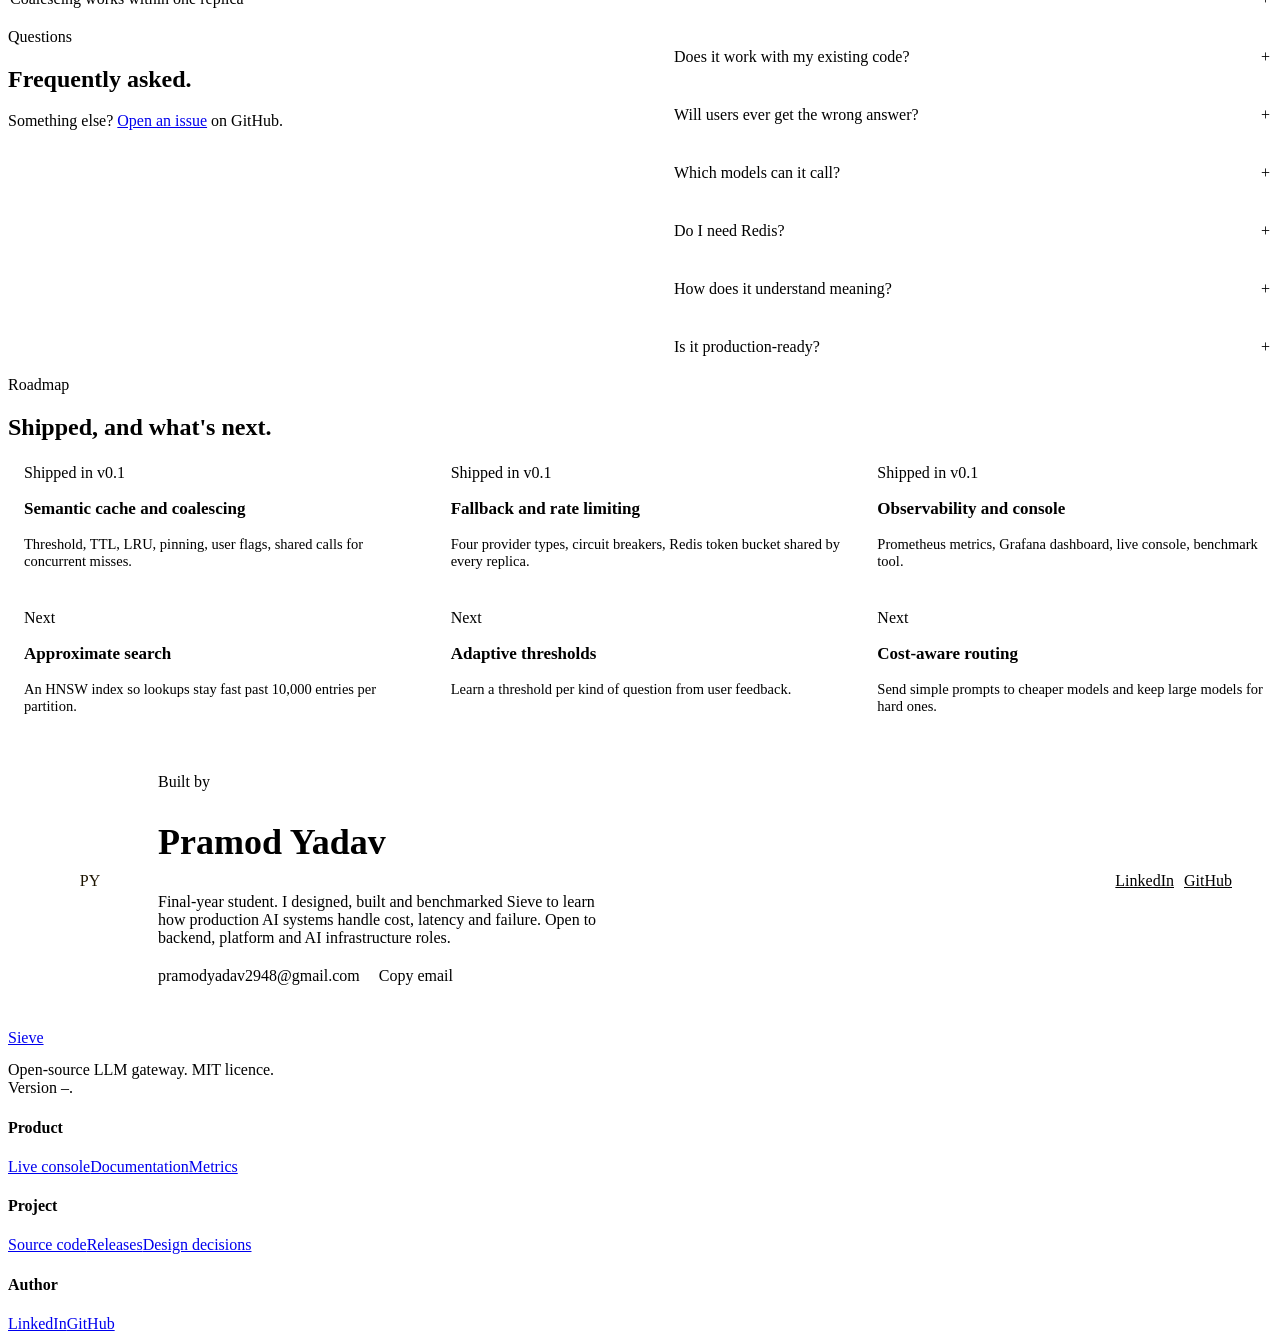
==== commit 6ad1dbcf: "Add a built-in website: home page, docs and console Every Sieve server now serves its own site:  - /" ====
--- a/internal/server/static/index.html
+++ b/internal/server/static/index.html
@@ -3,345 +3,688 @@
 <head>
 <meta charset="utf-8">
 <meta name="viewport" content="width=device-width, initial-scale=1, viewport-fit=cover">
-<title>Sieve Console</title>
-<link rel="stylesheet" href="https://fonts.googleapis.com/css2?family=Bricolage+Grotesque:opsz,wght@12..96,600;12..96,800&family=IBM+Plex+Sans:wght@400;500;600&family=IBM+Plex+Mono:wght@400;500&display=swap">
+<title>Sieve: LLM gateway with semantic caching</title>
+<meta name="description" content="Open-source LLM gateway in Go. Answers repeated questions from a semantic cache in under a millisecond, falls back across Claude, OpenAI and Gemini, and rate-limits every user.">
+<meta property="og:title" content="Sieve: stop paying twice for the same question">
+<meta property="og:description" content="Open-source LLM gateway: semantic caching, request coalescing, provider fallback and rate limiting in one Go binary.">
+<meta name="theme-color" content="#E0A100">
+<link rel="icon" href="data:image/svg+xml,%3Csvg xmlns='http://www.w3.org/2000/svg' viewBox='0 0 32 32'%3E%3Crect width='32' height='32' rx='7' fill='%23E0A100'/%3E%3Cg fill='%2312181C'%3E%3Crect x='7' y='7' width='3' height='18'/%3E%3Crect x='14.5' y='7' width='3' height='18'/%3E%3Crect x='22' y='7' width='3' height='18'/%3E%3C/g%3E%3C/svg%3E">
+<link rel="stylesheet" href="/fonts.css">
+<link rel="stylesheet" href="/site.css">
 <style>
-/* Layout: operator console. Left = conversation through the gateway, right = live instruments. Signal amber accent, green = cache hit, rust = model call. */
-:root{
-  --bg:#EDEFEA;--panel:#F8F9F5;--sunk:#E3E6E0;--ink:#12181C;--muted:#5B656B;--line:#CDD2CB;
-  --accent:#E0A100;--accent-soft:#F6E3A8;--accent-ink:#3A2900;
-  --hit:#13794F;--hit-soft:#CFEBDD;--miss:#BC4418;--miss-soft:#F5D9CC;--deny:#7A4BB0;--deny-soft:#E6DAF3;
-  --display:"Bricolage Grotesque","Avenir Next",system-ui,sans-serif;
-  --body:"IBM Plex Sans",system-ui,-apple-system,"Segoe UI",sans-serif;
-  --mono:"IBM Plex Mono",ui-monospace,SFMono-Regular,Menlo,Consolas,monospace;
-}
-@media (prefers-color-scheme:dark){:root{
-  --bg:#0E1316;--panel:#151C20;--sunk:#0A0E10;--ink:#E7EBE8;--muted:#97A1A6;--line:#283237;
-  --accent:#F2B42C;--accent-soft:#3B2F10;--accent-ink:#F6E3A8;
-  --hit:#3DBE88;--hit-soft:#123527;--miss:#F07C4C;--miss-soft:#3D1E12;--deny:#B48CE6;--deny-soft:#2B1F3D;color-scheme:dark}}
-*{box-sizing:border-box}
-html,body{height:100%}
-body{margin:0;background:var(--bg);color:var(--ink);font:15px/1.55 var(--body)}
-button{font:inherit;cursor:pointer;color:inherit}
-:focus-visible{outline:2px solid var(--accent);outline-offset:2px}
-.wrap{max-width:1360px;margin:0 auto;padding:0 max(18px,env(safe-area-inset-right)) 28px max(18px,env(safe-area-inset-left))}
-
-/* top bar */
-.top{display:flex;align-items:center;justify-content:space-between;gap:14px;flex-wrap:wrap;padding-block:16px;border-bottom:1px solid var(--line);margin-bottom:18px}
-.brand{display:flex;align-items:center;gap:10px;font:800 22px var(--display);letter-spacing:-.02em}
-.brand i{width:24px;height:24px;border-radius:6px;background:repeating-linear-gradient(90deg,var(--ink) 0 2px,transparent 2px 5px),var(--accent)}
-.brand small{font:500 12px var(--mono);color:var(--muted);letter-spacing:.08em;text-transform:uppercase;margin-left:4px}
-.status{display:flex;gap:10px;align-items:center;flex-wrap:wrap}
-.pill{display:inline-flex;align-items:center;gap:7px;font:500 12px var(--mono);padding:6px 11px;border-radius:999px;border:1px solid var(--line);background:var(--panel);color:var(--muted)}
-.pill i{width:8px;height:8px;border-radius:50%;background:var(--muted)}
-.pill.ok{color:var(--hit);border-color:var(--hit)}.pill.ok i{background:var(--hit);box-shadow:0 0 0 3px var(--hit-soft)}
-.pill.bad{color:var(--miss);border-color:var(--miss)}.pill.bad i{background:var(--miss)}
-.toplinks{display:flex;gap:14px;font-size:13px}
-.toplinks a{color:var(--muted);text-decoration:none}.toplinks a:hover{color:var(--ink)}
-
-.grid{display:grid;grid-template-columns:minmax(0,1.35fr) minmax(0,1fr);gap:18px;align-items:start}
-.card{background:var(--panel);border:1px solid var(--line);border-radius:14px;padding:18px;min-width:0}
-.label{font:500 11.5px var(--mono);letter-spacing:.1em;text-transform:uppercase;color:var(--muted)}
-.row{display:flex;justify-content:space-between;align-items:center;gap:10px;flex-wrap:wrap}
-
-/* conversation */
-.convo{display:flex;flex-direction:column;height:calc(100vh - 110px);min-height:620px;padding:0;overflow:hidden}
-.convo-head{padding:16px 18px 12px;border-bottom:1px solid var(--line)}
-.convo-head h1{font:800 26px/1.1 var(--display);letter-spacing:-.02em;margin:0 0 4px}
-.convo-head p{margin:0;color:var(--muted);font-size:14px}
-.pipe{display:grid;grid-template-columns:repeat(6,1fr);gap:6px;margin-top:14px}
-.stg{border:1px solid var(--line);border-radius:8px;padding:8px 9px;background:var(--bg);transition:background .25s,border-color .25s,opacity .25s;min-width:0}
-.stg b{display:block;font:600 12.5px var(--body);white-space:nowrap;overflow:hidden;text-overflow:ellipsis}
-.stg span{display:block;font:11px var(--mono);color:var(--muted);white-space:nowrap;overflow:hidden;text-overflow:ellipsis}
-.stg.run{border-color:var(--accent);background:var(--accent-soft)}
+/* hero */
+.hero{padding-block:clamp(40px,7vw,84px) clamp(56px,8vw,96px);position:relative;overflow:hidden}
+.hero::before{content:"";position:absolute;inset:0;background:repeating-linear-gradient(90deg,var(--line) 0 1px,transparent 1px 64px);opacity:.35;mask-image:linear-gradient(180deg,#000,transparent 85%);-webkit-mask-image:linear-gradient(180deg,#000,transparent 85%);pointer-events:none}
+.hero .wrap{position:relative;display:grid;grid-template-columns:1.05fr 1fr;gap:clamp(28px,4vw,56px);align-items:center}
+.hero .wrap>*,.integ>*,.bench>*,.two>*,.pipeout>*,.deploy>*,.probs>*,.feats>*,.tiles>*,.road>*,.author>*{min-width:0}
+section.s{scroll-margin-top:62px}
+.hero h1{font-size:clamp(46px,7vw,92px);font-weight:800;line-height:.94;letter-spacing:-.04em;margin:20px 0 22px}
+.hero h1 .hl{background:linear-gradient(transparent 60%,var(--accent) 60%,var(--accent) 90%,transparent 90%);padding:0 .04em}
+.hero .lede{font-size:clamp(17px,1.6vw,19.5px);color:var(--muted);max-width:50ch}
+.hero .cta{display:flex;gap:12px;flex-wrap:wrap;margin-top:30px}
+.hero .inline-cmd{margin-top:18px;max-width:520px}
+.proof{display:grid;grid-template-columns:repeat(4,auto);justify-content:start;gap:4px 28px;margin-top:34px;padding-top:24px;border-top:1px solid var(--line)}
+.proof b{display:block;font:800 26px/1.1 var(--display);letter-spacing:-.02em}
+.proof span{font-size:13px;color:var(--muted)}
+@media (max-width:1000px){.hero .wrap{grid-template-columns:1fr}}
+@media (max-width:560px){.proof{grid-template-columns:1fr 1fr}}
+
+/* terminal */
+.term{background:var(--term);border-radius:16px;border:1px solid color-mix(in srgb,var(--term) 60%,var(--line));box-shadow:0 30px 60px -30px rgba(0,0,0,.45);overflow:hidden;min-width:0}
+.term-top{display:flex;align-items:center;gap:8px;padding:12px 14px;border-bottom:1px solid rgba(255,255,255,.07)}
+.term-top i{width:11px;height:11px;border-radius:50%;background:#3a4246}
+.term-top i:nth-child(1){background:#E0625A}.term-top i:nth-child(2){background:#E0A100}.term-top i:nth-child(3){background:#2FA674}
+.term-top span{margin-left:8px;font:12px var(--mono);color:var(--term-dim)}
+.term-body{padding:18px 18px 8px;font:13.5px/1.75 var(--mono);color:var(--term-ink);min-height:300px;white-space:pre-wrap;word-break:break-word}
+.term-body .p{color:#E9C46A}.term-body .d{color:var(--term-dim)}.term-body .h{color:#45C08D;font-weight:500}.term-body .m{color:#F0875A;font-weight:500}.term-body .b{color:#B48CE6}
+.term-body .cur{display:inline-block;width:8px;height:15px;background:var(--term-ink);vertical-align:-2px;animation:blink 1s steps(1) infinite}
+@keyframes blink{50%{opacity:0}}
+.term-foot{display:flex;align-items:center;justify-content:space-between;gap:10px;padding:12px 14px 14px;border-top:1px solid rgba(255,255,255,.07);flex-wrap:wrap}
+.term-foot small{font:12px var(--mono);color:var(--term-dim)}
+.term-foot button{font:600 13px var(--body);background:#E0A100;color:#1d1400;border:0;border-radius:8px;padding:9px 14px}
+.term-foot button:disabled{opacity:.6;cursor:default}
+
+/* live strip */
+.live{border-top:1px solid var(--line);border-bottom:1px solid var(--line);background:var(--panel)}
+.live .wrap{display:grid;grid-template-columns:auto repeat(5,1fr) 1.4fr;align-items:center;gap:0}
+.live .cell{padding:20px 18px;border-left:1px solid var(--line);min-width:0}
+.live .cell:first-child{border-left:0;padding-left:0}
+.live b{display:block;font:800 25px/1.1 var(--display);letter-spacing:-.02em;font-variant-numeric:tabular-nums;white-space:nowrap}
+.live small{font-size:12.5px;color:var(--muted)}
+.live .lead{display:grid;gap:6px;padding-right:22px}
+.spark{display:flex;align-items:flex-end;gap:2px;height:40px;overflow:hidden}
+.spark i{flex:0 0 5px;border-radius:2px 2px 0 0;background:var(--line)}
+@media (max-width:1100px){.live .wrap{grid-template-columns:repeat(3,1fr)}.live .lead{grid-column:1/-1;padding:18px 0 4px}.live .cell{border-left:0;border-top:1px solid var(--line);padding-left:0}.live .spark-cell{grid-column:1/-1}}
+
+/* problem */
+.probs{display:grid;grid-template-columns:repeat(4,1fr);gap:16px}
+.prob{border-top:2px solid var(--ink);padding-top:18px;display:grid;gap:8px;align-content:start}
+.prob .k{font:500 11.5px var(--mono);color:var(--miss-ink);letter-spacing:.1em;text-transform:uppercase}
+.prob h3{font-size:21px}
+.prob p{color:var(--muted);font-size:15px}
+.quote{margin-top:44px;display:grid;grid-template-columns:repeat(3,1fr);gap:12px}
+.q{background:var(--panel);border:1px solid var(--line);border-radius:12px;padding:14px 16px;font-size:15px;display:flex;justify-content:space-between;gap:12px;align-items:center}
+.q span{font:12px var(--mono);color:var(--miss-ink);white-space:nowrap}
+.qsum{grid-column:1/-1;text-align:center;font:600 15px var(--body);color:var(--muted);padding-top:6px}
+@media (max-width:900px){.probs{grid-template-columns:1fr 1fr}.quote{grid-template-columns:1fr}}
+@media (max-width:540px){.probs{grid-template-columns:1fr}}
+
+/* pipeline */
+.scen{display:flex;gap:8px;flex-wrap:wrap;margin-bottom:18px}
+.scen button{border:1px solid var(--line);background:var(--panel);border-radius:999px;padding:8px 14px;font-size:14px;display:inline-flex;gap:8px;align-items:center}
+.scen button i{width:8px;height:8px;border-radius:50%}
+.scen button[aria-pressed="true"]{border-color:var(--ink);background:var(--ink);color:var(--bg)}
+.pipe{display:grid;grid-template-columns:repeat(8,1fr);gap:0;position:relative}
+.stg{position:relative;text-align:left;border:1px solid var(--line);background:var(--panel);padding:14px 12px 12px;min-width:0;border-radius:0;margin-left:-1px;transition:background .3s,border-color .3s,opacity .3s}
+.stg:first-child{border-radius:12px 0 0 12px;margin-left:0}.stg:last-child{border-radius:0 12px 12px 0}
+.stg .n{font:500 11px var(--mono);color:var(--faint)}
+.stg b{display:block;font:600 14.5px var(--body);margin:4px 0 2px;white-space:nowrap;overflow:hidden;text-overflow:ellipsis}
+.stg span{display:block;font:12px var(--mono);color:var(--muted);white-space:nowrap;overflow:hidden;text-overflow:ellipsis;min-height:18px}
+.stg.on{z-index:1}
 .stg.ok{border-color:var(--ink)}
-.stg.hit{border-color:var(--hit);background:var(--hit-soft)}
-.stg.miss{border-color:var(--miss);background:var(--miss-soft)}
-.stg.deny{border-color:var(--deny);background:var(--deny-soft)}
-.stg.skip{opacity:.4}
-.thread{flex:1;overflow:auto;padding:18px;display:flex;flex-direction:column;gap:14px}
-.empty{margin:auto;text-align:center;color:var(--muted);max-width:420px}
-.empty h2{font:700 20px var(--display);color:var(--ink);margin:0 0 6px}
-.msg{max-width:86%;display:flex;flex-direction:column;gap:6px}
-.msg.user{align-self:flex-end;align-items:flex-end}
-.bubble{padding:10px 14px;border-radius:14px;white-space:pre-wrap;word-break:break-word}
-.user .bubble{background:var(--ink);color:var(--bg);border-bottom-right-radius:4px}
-.bot .bubble{background:var(--bg);border:1px solid var(--line);border-bottom-left-radius:4px}
-.bot.hit .bubble{border-color:var(--hit)}
-.bot.err .bubble{border-color:var(--deny);color:var(--deny)}
-.meta{display:flex;gap:8px;align-items:center;flex-wrap:wrap;font:12px var(--mono);color:var(--muted)}
-.tag{font:600 10.5px var(--mono);letter-spacing:.07em;padding:2px 7px;border-radius:4px;color:var(--panel);background:var(--muted)}
-.tag.HIT{background:var(--hit)}.tag.MISS{background:var(--miss)}.tag.BYPASS{background:var(--muted)}.tag.ERR,.tag.LIMIT{background:var(--deny)}
-.flag{border:1px solid var(--line);background:transparent;border-radius:6px;padding:2px 8px;font-size:12px}
-.flag:hover{border-color:var(--ink)}
-.composer{border-top:1px solid var(--line);padding:14px 18px 16px;display:grid;gap:10px}
-.chips{display:flex;gap:7px;flex-wrap:wrap}
-.chip{border:1px solid var(--line);background:transparent;border-radius:999px;padding:5px 11px;font-size:13px}
-.chip:hover{border-color:var(--ink)}
-.chip small{font:11px var(--mono);color:var(--muted);margin-left:4px}
-form{display:flex;gap:8px}
-#q{flex:1;min-width:0;font:inherit;color:inherit;background:var(--bg);border:1px solid var(--line);border-radius:10px;padding:12px 14px}
-#q:focus{outline:none;border-color:var(--ink)}
-.send{border:1px solid var(--ink);background:var(--ink);color:var(--bg);border-radius:10px;padding:0 20px;font-weight:600}
-.send:disabled{opacity:.5;cursor:default}
-.opts{display:flex;gap:16px;flex-wrap:wrap;font-size:13px;color:var(--muted);align-items:center}
-.opts label{display:inline-flex;gap:6px;align-items:center;cursor:pointer}
-.opts input[type=checkbox]{accent-color:var(--accent)}
-.err{color:var(--miss);font-size:13px;min-height:0}
-
-/* instruments */
-.side{display:grid;gap:18px}
-.kpis{display:grid;grid-template-columns:repeat(2,1fr);gap:1px;background:var(--line);border-radius:14px;overflow:hidden;border:1px solid var(--line)}
-.kpis div{background:var(--panel);padding:16px}
-.kpis b{display:block;font:800 30px/1.1 var(--display);font-variant-numeric:tabular-nums;letter-spacing:-.02em}
-.kpis small{font-size:13px;color:var(--muted)}
-.kpis b.hitc{color:var(--hit)}
-canvas{display:block;width:100%}
-.legend{display:flex;gap:14px;flex-wrap:wrap;font:11.5px var(--mono);color:var(--muted);margin-top:8px}
-.legend span{display:inline-flex;gap:6px;align-items:center}
-.dot{width:9px;height:9px;border-radius:50%;display:inline-block}
-.meter{position:relative;height:16px;border-radius:6px;background:linear-gradient(90deg,var(--miss-soft),var(--accent-soft) 70%,var(--hit-soft));margin:16px 0 6px;border:1px solid var(--line)}
-.meter .th{position:absolute;top:-6px;bottom:-6px;width:2px;background:var(--ink)}
-.meter .th::after{content:attr(data-v);position:absolute;top:-18px;left:50%;transform:translateX(-50%);font:11px var(--mono);color:var(--ink);white-space:nowrap}
-.meter .needle{position:absolute;top:50%;width:16px;height:16px;border-radius:50%;background:var(--panel);border:3px solid var(--muted);transform:translate(-50%,-50%);transition:left .5s cubic-bezier(.2,.8,.2,1),border-color .3s}
-.meter-scale{display:flex;justify-content:space-between;font:11px var(--mono);color:var(--muted)}
-.simtext{font-size:14px;margin-top:8px}
-.bucket{display:flex;gap:3px;margin-top:10px}
-.bucket i{flex:1;height:12px;border-radius:2px;background:var(--line);transition:background .2s}
-.bucket i.on{background:var(--accent)}
-.mini{border:1px solid var(--line);background:transparent;border-radius:7px;padding:5px 10px;font-size:13px}
-.mini:hover{border-color:var(--ink)}
-.provs{display:grid;gap:8px;margin-top:10px}
-.prov{display:flex;align-items:center;justify-content:space-between;gap:10px;padding:9px 11px;border-radius:9px;background:var(--bg);border:1px solid var(--line)}
-.prov .n{display:flex;align-items:center;gap:9px;font-weight:500}
-.prov .s{font:11.5px var(--mono);color:var(--muted)}
-.prov.healthy .dot{background:var(--hit)}.prov.open .dot{background:var(--accent)}.prov.disabled .dot{background:var(--miss)}
-.prov.disabled .n{text-decoration:line-through;color:var(--muted)}
-.entries{display:grid;gap:6px;margin-top:10px;max-height:240px;overflow:auto}
-.entry{display:grid;grid-template-columns:1fr auto;gap:10px;font-size:13.5px;padding:7px 10px;border-radius:7px;background:var(--bg)}
-.entry span{overflow:hidden;text-overflow:ellipsis;white-space:nowrap}
-.entry b{font:500 12px var(--mono);color:var(--hit)}
-.note{font-size:12.5px;color:var(--muted);margin-top:8px}
-.adminkey{display:flex;gap:8px;margin-top:10px}
-.adminkey input{flex:1;min-width:0;font:13px var(--mono);color:inherit;background:var(--bg);border:1px solid var(--line);border-radius:8px;padding:7px 10px}
-@media (max-width:1000px){.grid{grid-template-columns:1fr}.convo{height:auto;min-height:0}.thread{max-height:60vh;min-height:280px}}
-@media (max-width:560px){.pipe{grid-template-columns:repeat(3,1fr)}.kpis b{font-size:24px}.msg{max-width:96%}}
-@media (prefers-reduced-motion:reduce){*{transition:none!important}}
+.stg.hit{background:var(--hit-soft);border-color:var(--hit)}
+.stg.miss{background:var(--miss-soft);border-color:var(--miss)}
+.stg.wait{background:var(--accent-soft);border-color:var(--accent)}
+.stg.deny{background:var(--deny-soft);border-color:var(--deny)}
+.stg.skip{opacity:.35}
+.stg.sel{box-shadow:inset 0 -3px 0 var(--accent)}
+.pipeout{display:grid;grid-template-columns:1fr 1.3fr;gap:16px;margin-top:16px}
+.result{display:flex;gap:14px;align-items:center}
+.result b{font:800 34px/1 var(--display);letter-spacing:-.02em;font-variant-numeric:tabular-nums;white-space:nowrap}
+.result p{font-size:15px;color:var(--muted)}
+.detail h3{font-size:20px;margin-bottom:6px}
+.detail p{color:var(--ink-2);font-size:15px}
+.detail .meta{display:flex;gap:16px;flex-wrap:wrap;margin-top:12px;font:12.5px var(--mono);color:var(--muted)}
+.detail .meta b{color:var(--ink);font-weight:500}
+@media (max-width:1000px){.pipe{grid-template-columns:repeat(4,1fr)}.stg,.stg:first-child,.stg:last-child{border-radius:0;margin:0 0 -1px -1px}.pipeout{grid-template-columns:1fr}}
+@media (max-width:520px){.pipe{grid-template-columns:repeat(2,1fr)}}
+
+/* features */
+.feats{display:grid;grid-template-columns:repeat(3,1fr);gap:1px;background:var(--line);border:1px solid var(--line);border-radius:var(--radius);overflow:hidden}
+.feat{background:var(--panel);padding:26px 24px;display:grid;gap:10px;align-content:start}
+.feat svg{width:28px;height:28px;color:var(--accent)}
+.feat h3{font-size:19px}
+.feat p{color:var(--muted);font-size:15px}
+.feat code{font-size:12px;color:var(--faint)}
+@media (max-width:900px){.feats{grid-template-columns:1fr 1fr}}
+@media (max-width:560px){.feats{grid-template-columns:1fr}}
+
+/* benchmarks */
+.bench{display:grid;grid-template-columns:1.6fr 1fr;gap:18px}
+.chartbox{position:relative}
+.chartbox svg{display:block;width:100%;height:auto;overflow:visible}
+.chartbox text{font:11.5px var(--mono);fill:var(--muted)}
+.legend{display:flex;gap:18px;flex-wrap:wrap;font-size:13px;color:var(--muted);margin:6px 0 4px}
+.legend span{display:inline-flex;align-items:center;gap:7px}
+.legend i{width:16px;height:3px;border-radius:2px}
+.tip{position:absolute;pointer-events:none;background:var(--raised);border:1px solid var(--line);border-radius:10px;padding:10px 12px;font-size:13px;box-shadow:0 10px 30px -12px rgba(0,0,0,.35);opacity:0;transition:opacity .12s;min-width:170px;z-index:3}
+.tip.on{opacity:1}
+.tip b{font:600 13px var(--mono)}
+.tip .r{display:flex;justify-content:space-between;gap:16px;margin-top:4px}
+.tip .r span:first-child{display:inline-flex;align-items:center;gap:6px;color:var(--muted)}
+.tip .r i{width:8px;height:8px;border-radius:50%}
+.readout{display:grid;grid-template-columns:repeat(3,1fr);gap:1px;background:var(--line);border-radius:10px;overflow:hidden;margin-top:14px}
+.readout div{background:var(--panel);padding:12px 14px}
+.readout b{display:block;font:800 22px var(--display);font-variant-numeric:tabular-nums}
+.readout small{font-size:12.5px;color:var(--muted)}
+.side{display:grid;gap:18px;align-content:start}
+.bars{display:grid;gap:14px;margin-top:14px}
+.bar .row{font-size:14px;margin-bottom:6px}
+.bar .row b{font:600 14px var(--mono);font-variant-numeric:tabular-nums}
+.track{height:14px;background:var(--sunk);border-radius:4px;overflow:hidden}
+.track i{display:block;height:100%;border-radius:0 4px 4px 0;transition:width 1s cubic-bezier(.2,.8,.2,1)}
+.tiles{display:grid;grid-template-columns:repeat(3,1fr);gap:18px;margin-top:18px}
+.tile b{display:block;font:800 32px/1.05 var(--display);letter-spacing:-.02em;font-variant-numeric:tabular-nums}
+.tile p{font-size:14px;color:var(--muted);margin-top:6px}
+.tile code{font-size:12px;color:var(--faint)}
+@media (max-width:1000px){.bench{grid-template-columns:1fr}.tiles{grid-template-columns:1fr}}
+
+/* code tabs */
+.tabs{display:flex;gap:4px;border-bottom:1px solid var(--line);margin-bottom:-1px;overflow-x:auto}
+.tabs button{border:1px solid transparent;border-bottom:0;background:transparent;padding:10px 16px;font:500 14px var(--body);color:var(--muted);border-radius:10px 10px 0 0;white-space:nowrap}
+.tabs button[aria-selected="true"]{background:var(--term);color:var(--term-ink);border-color:color-mix(in srgb,var(--term) 60%,var(--line))}
+.integ{display:grid;grid-template-columns:1.5fr 1fr;gap:24px;align-items:start}
+.integ .code{border-top-left-radius:0}
+.hdrs{display:grid;gap:10px}
+.hdr{display:grid;grid-template-columns:auto 1fr;gap:4px 12px;padding:12px 14px;background:var(--panel);border:1px solid var(--line);border-radius:10px}
+.hdr code{font-size:13px;font-weight:500}
+.hdr span{font-size:14px;color:var(--muted);grid-column:1/-1}
+@media (max-width:1000px){.integ{grid-template-columns:1fr}}
+
+/* compare */
+.cmp td:not(:first-child),.cmp th:not(:first-child){text-align:center}
+.cmp td:first-child{font-weight:500}
+.cmp .y{color:var(--hit-ink);font-weight:600}.cmp .n{color:var(--miss-ink)}.cmp .p{color:var(--muted)}
+.cmp th:last-child,.cmp td:last-child{background:color-mix(in srgb,var(--accent) 9%,transparent)}
+
+/* deploy */
+.deploy{display:grid;grid-template-columns:repeat(4,1fr);gap:16px}
+.dep{display:grid;grid-template-columns:minmax(0,1fr);gap:10px;align-content:start}
+.dep h3{font-size:19px}
+.dep p{font-size:14.5px;color:var(--muted)}
+.dep .inline-cmd{font-size:12px}
+@media (max-width:1000px){.deploy{grid-template-columns:1fr 1fr}}
+@media (max-width:560px){.deploy{grid-template-columns:1fr}}
+
+/* decisions + faq */
+.acc{border-top:1px solid var(--line)}
+.acc details{border-bottom:1px solid var(--line)}
+.acc summary{list-style:none;cursor:pointer;display:grid;grid-template-columns:1fr auto;gap:16px;align-items:center;padding:20px 2px;font:600 18px var(--display)}
+.acc summary::-webkit-details-marker{display:none}
+.acc summary::after{content:"+";font:400 24px var(--body);color:var(--muted);transition:transform .2s}
+.acc details[open] summary::after{transform:rotate(45deg)}
+.acc .body{display:grid;grid-template-columns:1fr 1fr;gap:20px 32px;padding:0 2px 22px;font-size:15.5px}
+.acc .body .k{font:500 11px var(--mono);letter-spacing:.1em;text-transform:uppercase;color:var(--muted);display:block;margin-bottom:4px}
+.acc .body p{color:var(--ink-2)}
+.acc .one{grid-template-columns:1fr;max-width:72ch}
+.two{display:grid;grid-template-columns:1fr 1fr;gap:clamp(28px,5vw,64px)}
+@media (max-width:860px){.acc .body,.two{grid-template-columns:1fr}}
+
+/* roadmap */
+.road{display:grid;grid-template-columns:repeat(3,1fr);gap:16px}
+.rd{border-left:2px solid var(--line-2);padding:4px 0 4px 16px}
+.rd.done{border-color:var(--hit)}
+.rd .label{display:block;margin-bottom:6px}
+.rd h3{font-size:17px}
+.rd p{font-size:14.5px;color:var(--muted);margin-top:4px}
+@media (max-width:860px){.road{grid-template-columns:1fr}}
+
+/* author */
+.author{display:grid;grid-template-columns:auto 1fr auto;gap:26px;align-items:center;background:var(--ink);color:var(--bg);border-radius:20px;padding:clamp(24px,4vw,40px)}
+.author .av{width:84px;height:84px;border-radius:20px;background:var(--accent);color:#1d1400;display:grid;place-items:center;font:800 32px var(--display)}
+.author h2{font-size:clamp(26px,3.4vw,36px)}
+.author p{color:color-mix(in srgb,var(--bg) 70%,transparent);margin-top:8px;max-width:58ch}
+.author .acts{display:flex;gap:10px;flex-wrap:wrap}
+.author .btn{background:var(--bg);color:var(--ink);border-color:var(--bg)}
+.author .btn.ghost{background:transparent;color:var(--bg);border-color:color-mix(in srgb,var(--bg) 35%,transparent)}
+.author .mail{margin-top:14px;font:13.5px var(--mono);color:color-mix(in srgb,var(--bg) 75%,transparent);display:flex;gap:10px;align-items:center;flex-wrap:wrap}
+.author .mail button{font:500 12px var(--mono);background:transparent;border:1px solid color-mix(in srgb,var(--bg) 35%,transparent);color:var(--bg);border-radius:7px;padding:4px 9px}
+@media (max-width:860px){.author{grid-template-columns:1fr}}
+.reveal{animation:rise .7s cubic-bezier(.2,.8,.2,1) both}
+@keyframes rise{from{opacity:.001;transform:translateY(12px)}to{opacity:1;transform:none}}
 </style>
+<script src="/site.js"></script>
 </head>
 <body>
-<div class="wrap">
-  <header class="top">
-    <div class="brand"><i aria-hidden="true"></i>Sieve<small>console</small></div>
-    <div class="status">
-      <span class="pill" id="health"><i></i><span>Connecting</span></span>
-      <span class="pill" id="embedder"><i></i><span>embedder</span></span>
-      <nav class="toplinks"><a href="/metrics" target="_blank">Metrics</a><a href="https://github.com/Prm01/sieve" target="_blank" rel="noopener">GitHub</a></nav>
-    </div>
-  </header>
-
-  <div class="grid">
-    <section class="card convo">
-      <div class="convo-head">
-        <h1>Ask once. Answer forever.</h1>
-        <p>Every message goes through this gateway. Ask a question, then ask it again in different words and watch it skip the model.</p>
-        <div class="pipe" id="pipe"></div>
-      </div>
-      <div class="thread" id="thread" aria-live="polite">
-        <div class="empty" id="empty"><h2>No requests yet</h2><p>Try "How do I reset my password?" and then "Password bhool gaya, kya karu" to see a cache hit in under a millisecond.</p></div>
-      </div>
-      <div class="composer">
-        <div class="chips" id="chips"></div>
-        <form id="f">
-          <label for="q" style="position:absolute;left:-9999px">Message</label>
-          <input id="q" autocomplete="off" maxlength="4000" placeholder="Ask anything...">
-          <button class="send" id="send">Send</button>
-        </form>
-        <div class="err" id="err" role="alert"></div>
-        <div class="opts">
-          <label><input type="checkbox" id="stream" checked> Stream response</label>
-          <label><input type="checkbox" id="nocache"> Skip cache</label>
-          <button type="button" class="mini" id="clear">Clear chat</button>
+<nav class="nav" aria-label="Main">
+  <div class="wrap">
+    <a class="brand" href="/"><span class="mark" aria-hidden="true"></span>Sieve</a>
+    <div class="links" id="links">
+      <a href="#how">How it works</a>
+      <a href="#benchmarks">Benchmarks</a>
+      <a href="#use">Use it</a>
+      <a href="#deploy">Deploy</a>
+      <a href="/docs">Docs</a>
+      <a href="/console">Console</a>
+    </div>
+    <div class="navr">
+      <a class="btn sm ghost hide-sm" href="https://github.com/Prm01/sieve" target="_blank" rel="noopener"><svg viewBox="0 0 24 24" fill="currentColor" aria-hidden="true"><path d="M12 .5a11.5 11.5 0 0 0-3.6 22.4c.6.1.8-.3.8-.6v-2c-3.2.7-3.9-1.5-3.9-1.5-.5-1.3-1.3-1.7-1.3-1.7-1-.7.1-.7.1-.7 1.2.1 1.8 1.2 1.8 1.2 1 1.8 2.8 1.3 3.5 1 .1-.8.4-1.3.7-1.6-2.6-.3-5.3-1.3-5.3-5.7 0-1.3.5-2.3 1.2-3.1-.1-.3-.5-1.5.1-3.1 0 0 1-.3 3.2 1.2a11 11 0 0 1 5.8 0c2.2-1.5 3.2-1.2 3.2-1.2.6 1.6.2 2.8.1 3.1.8.8 1.2 1.9 1.2 3.1 0 4.4-2.7 5.4-5.3 5.7.4.4.8 1.1.8 2.2v3.3c0 .3.2.7.8.6A11.5 11.5 0 0 0 12 .5z"/></svg>GitHub</a>
+      <button class="iconbtn" id="theme" type="button" aria-label="Switch theme"></button>
+      <button class="iconbtn menu" id="menu" type="button" aria-label="Menu" aria-expanded="false" aria-controls="links"><svg viewBox="0 0 24 24" fill="none" stroke="currentColor" stroke-width="1.8" stroke-linecap="round"><path d="M4 7h16M4 12h16M4 17h16"/></svg></button>
+    </div>
+  </div>
+</nav>
+
+<header class="hero">
+  <div class="wrap">
+    <div class="reveal">
+      <span class="eyebrow">Open-source LLM gateway &middot; Go &middot; MIT</span>
+      <h1>Stop paying twice for the <span class="hl">same question.</span></h1>
+      <p class="lede">Sieve sits between your app and your AI models. It answers questions it has already answered in under a millisecond, falls back when a provider goes down, and keeps one user from running up your bill.</p>
+      <div class="cta">
+        <a class="btn amber" href="/console">Open the live console <svg viewBox="0 0 24 24" fill="none" stroke="currentColor" stroke-width="2" stroke-linecap="round" stroke-linejoin="round"><path d="M5 12h14M13 6l6 6-6 6"/></svg></a>
+        <a class="btn ghost" href="/docs">Read the docs</a>
+      </div>
+      <div class="inline-cmd" aria-label="Run with Docker">
+        <span class="prompt">$</span><code id="cmd-docker">docker run -p 8080:8080 ghcr.io/prm01/sieve:latest</code>
+        <button type="button" data-copy="#cmd-docker" data-copy-label="Command copied">Copy</button>
+      </div>
+      <div class="proof" aria-label="Benchmark results">
+        <div><b>70.5%</b><span>answered from cache</span></div>
+        <div><b>0</b><span>wrong answers</span></div>
+        <div><b>0.30 ms</b><span>per cache hit</span></div>
+        <div><b>0</b><span>dependencies</span></div>
+      </div>
+    </div>
+    <div class="term reveal" style="animation-delay:.12s">
+      <div class="term-top"><i></i><i></i><i></i><span id="term-title">recorded run</span></div>
+      <div class="term-body" id="term" aria-live="polite"></div>
+      <div class="term-foot"><small id="term-note">Two questions, one model call.</small><button type="button" id="runlive">Run it on this server</button></div>
+    </div>
+  </div>
+</header>
+
+<div class="live" aria-label="Live statistics from this server">
+  <div class="wrap">
+    <div class="lead"><span class="pill" id="live-pill"><i></i><span>Connecting</span></span><small id="live-note">Live from this server</small></div>
+    <div class="cell"><b id="l-req">–</b><small>requests served</small></div>
+    <div class="cell"><b id="l-hit" style="color:var(--hit-ink)">–</b><small>from cache</small></div>
+    <div class="cell"><b id="l-mh">–</b><small>median cache hit</small></div>
+    <div class="cell"><b id="l-mm">–</b><small>median model call</small></div>
+    <div class="cell"><b id="l-ent">–</b><small>cached answers</small></div>
+    <div class="cell spark-cell"><div class="spark" id="spark" aria-hidden="true"></div><small id="spark-note">last requests, height = latency</small></div>
+  </div>
+</div>
+
+<section class="s" id="problem">
+  <div class="wrap">
+    <div class="shead">
+      <span class="eyebrow">The problem</span>
+      <h2>Every app is adding AI. Few are ready for the bill.</h2>
+      <p>Support bots, copilots and search boxes all call the same few model APIs directly. That causes four problems, and each one grows with every new user.</p>
+    </div>
+    <div class="probs">
+      <div class="prob"><span class="k">Cost</span><h3>The same answer, paid for again</h3><p>Most traffic to a support bot is a handful of questions asked in many ways. Each wording is a separate paid call.</p></div>
+      <div class="prob"><span class="k">Latency</span><h3>Seconds per reply</h3><p>A model takes one to several seconds. Users wait for answers the system has already given someone else.</p></div>
+      <div class="prob"><span class="k">Reliability</span><h3>One outage, every feature down</h3><p>When the one provider you call is slow or down, everything built on it fails with it.</p></div>
+      <div class="prob"><span class="k">Control</span><h3>No limits, no visibility</h3><p>One script can send thousands of requests, and nobody sees the spend until the invoice arrives.</p></div>
+    </div>
+    <div class="quote" aria-label="Three wordings of one question">
+      <div class="q">"How do I reset my password?" <span>call 1 &middot; paid</span></div>
+      <div class="q">"I forgot my password" <span>call 2 &middot; paid</span></div>
+      <div class="q">"Password bhool gaya, kya karu" <span>call 3 &middot; paid</span></div>
+      <div class="qsum">One question. Three model calls. With Sieve: one call, then two answers in under a millisecond.</div>
+    </div>
+  </div>
+</section>
+
+<section class="s" id="how">
+  <div class="wrap">
+    <div class="shead">
+      <span class="eyebrow">How it works</span>
+      <h2>Eight checks, in under a millisecond.</h2>
+      <p>Every request takes the same path. Pick a situation to watch what each stage does, or click a stage to see how it works and where it lives in the code.</p>
+    </div>
+    <div class="scen" role="group" aria-label="Situations" id="scen"></div>
+    <div class="pipe" id="pipe"></div>
+    <div class="pipeout">
+      <div class="card result" id="result"></div>
+      <div class="card detail" id="detail"></div>
+    </div>
+  </div>
+</section>
+
+<section class="s" id="features">
+  <div class="wrap">
+    <div class="shead">
+      <span class="eyebrow">What's inside</span>
+      <h2>Everything a production gateway needs. One binary.</h2>
+      <p>No database to install, no framework, no third-party Go modules. Each part is small enough to read in one sitting.</p>
+    </div>
+    <div class="feats" id="feats"></div>
+  </div>
+</section>
+
+<section class="s" id="benchmarks">
+  <div class="wrap">
+    <div class="shead">
+      <span class="eyebrow">Benchmarks</span>
+      <h2>Measured, not claimed.</h2>
+      <p>Every number here comes from a command in the repository. The hardest decision was the similarity threshold: set it low and the cache looks great while it quietly gives some users the wrong answer.</p>
+    </div>
+    <div class="bench">
+      <div class="card">
+        <div class="row"><span class="label">Cache quality by similarity threshold &middot; 2,000 requests</span><span class="small muted">hover to compare</span></div>
+        <div class="legend"><span><i style="background:var(--hit)"></i>Answered from cache</span><span><i style="background:repeating-linear-gradient(90deg,var(--miss) 0 5px,transparent 5px 8px)"></i>Wrong answers served</span></div>
+        <div class="chartbox" id="sweepbox"><svg id="sweep" viewBox="0 0 720 300" role="img" aria-label="Line chart: as the threshold rises from 0.50 to 0.95, answers from cache fall from 85.4% to 63.7% and wrong answers fall from 12.8% to 0%"></svg><div class="tip" id="tip"></div></div>
+        <div class="readout" aria-live="polite">
+          <div><b id="r-hit">70.5%</b><small>answered from cache</small></div>
+          <div><b id="r-wrong">0.0%</b><small>wrong answers</small></div>
+          <div><b id="r-th">0.85</b><small>threshold</small></div>
         </div>
       </div>
-    </section>
-
-    <aside class="side">
-      <div class="kpis">
-        <div><b class="hitc" id="k-hit">0%</b><small>served from cache</small></div>
-        <div><b id="k-req">0</b><small>requests this session</small></div>
-        <div><b id="k-mh">-</b><small>median cache hit</small></div>
-        <div><b id="k-mm">-</b><small>median model call</small></div>
-      </div>
-
-      <div class="card">
-        <div class="row"><span class="label">Latency per request</span><span class="note" style="margin:0">log scale</span></div>
-        <canvas id="chart" height="150" aria-label="Latency of each request in this session"></canvas>
-        <div class="legend"><span><i class="dot" style="background:var(--hit)"></i>Cache hit</span><span><i class="dot" style="background:var(--miss)"></i>Model call</span><span><i class="dot" style="background:var(--muted)"></i>Bypass</span><span><i class="dot" style="background:var(--deny)"></i>Rejected</span></div>
-      </div>
-
-      <div class="card">
-        <span class="label">Last match</span>
-        <div class="meter" id="meter"><div class="th" id="th" data-v="0.85"></div><div class="needle" id="needle" style="left:0"></div></div>
-        <div class="meter-scale"><span>0.0</span><span>0.5</span><span>1.0</span></div>
-        <p class="simtext" id="simtext">Send a message to see how close it was to the nearest cached question.</p>
-      </div>
-
-      <div class="card">
-        <div class="row"><span class="label">Rate limit</span><button type="button" class="mini" id="burst">Send 25 at once</button></div>
-        <div class="bucket" id="bucket"></div>
-        <p class="note" id="bucketnote">Tokens left in your bucket. Each request spends one.</p>
-      </div>
-
-      <div class="card">
-        <div class="row"><span class="label">Model providers</span><button type="button" class="mini" id="refresh">Refresh</button></div>
-        <div class="provs" id="provs"><p class="note">Loading...</p></div>
-        <p class="note">Take a provider offline to watch the router fall back to the next one.</p>
-        <div class="adminkey" id="adminbox" hidden><input id="key" type="password" placeholder="Admin or API key" autocomplete="off" aria-label="Key"><button type="button" class="mini" id="savekey">Use key</button></div>
-      </div>
-
-      <div class="card">
-        <div class="row"><span class="label">Shared cache</span><span class="note" style="margin:0" id="count"></span></div>
-        <div class="entries" id="entries"><p class="note">Loading...</p></div>
-      </div>
-    </aside>
-  </div>
-</div>
+      <div class="side">
+        <div class="card">
+          <span class="label">Traffic spike on an empty cache</span>
+          <p class="small muted" style="margin-top:6px">400 requests, 200 at the same moment</p>
+          <div class="bars">
+            <div class="bar"><div class="row"><span>Without coalescing</span><b>268 model calls</b></div><div class="track"><i data-w="100" style="width:0;background:var(--miss)"></i></div></div>
+            <div class="bar"><div class="row"><span>With coalescing</span><b>134 model calls</b></div><div class="track"><i data-w="50" style="width:0;background:var(--hit)"></i></div></div>
+          </div>
+          <p class="note" style="margin-top:14px">Similar requests that arrive together share one model call instead of each making their own.</p>
+        </div>
+        <div class="card">
+          <span class="label">Latency, log scale</span>
+          <div class="bars">
+            <div class="bar"><div class="row"><span>Cache hit over HTTP</span><b>0.30 ms</b></div><div class="track"><i data-w="18" style="width:0;background:var(--hit)"></i></div></div>
+            <div class="bar"><div class="row"><span>Model call</span><b>1,090 ms</b></div><div class="track"><i data-w="100" style="width:0;background:var(--miss)"></i></div></div>
+          </div>
+          <p class="note" style="margin-top:14px">A cache hit is about 3,600 times faster than asking the model.</p>
+        </div>
+      </div>
+    </div>
+    <div class="tiles">
+      <div class="card tile"><b>5,058<span style="font-size:.5em"> req/s</span></b><p>through the gateway on 2 vCPUs, load generator included</p><code>sievebench -c 64</code></div>
+      <div class="card tile"><b>0.31 ms</b><p>to search 1,000 cached prompts; 4.2 ms for 10,000</p><code>go test -bench Lookup</code></div>
+      <div class="card tile"><b>&lt; 2 s</b><p>for a new answer to reach every replica through Redis</p><code>internal/cache/redis.go</code></div>
+    </div>
+    <p class="note" style="margin-top:22px">Method: 2,000 replayed requests, made of support questions with typos, filler and Hinglish (66%), developer questions that look alike but differ in meaning (24%), and personal prompts (10%). The model is a mock with 0.8 to 1.4 s latency, so the run is free and repeatable. Reproduce with <code class="i">make sweep</code> and <code class="i">make bench</code>.</p>
+  </div>
+</section>
+
+<section class="s" id="use">
+  <div class="wrap">
+    <div class="shead">
+      <span class="eyebrow">Use it</span>
+      <h2>Change one URL. Keep your code.</h2>
+      <p>Sieve speaks the OpenAI API, so the official SDKs, LangChain and anything else that takes a base URL work unchanged, streaming included.</p>
+    </div>
+    <div class="integ">
+      <div>
+        <div class="tabs" role="tablist" id="tabs"></div>
+        <div class="code"><button class="copy" type="button" id="codecopy">Copy</button><pre id="codepre"></pre></div>
+      </div>
+      <div class="hdrs">
+        <span class="label">Every response tells you what happened</span>
+        <div class="hdr"><code>X-Sieve-Cache</code><span><b>HIT</b>, <b>MISS</b> or <b>BYPASS</b>: whether a model was called.</span></div>
+        <div class="hdr"><code>X-Sieve-Similarity</code><span>How close the nearest cached question was, from 0 to 1.</span></div>
+        <div class="hdr"><code>X-Sieve-Provider</code><span>Which model answered, including after a fallback.</span></div>
+        <div class="hdr"><code>X-Sieve-Coalesced</code><span>Set when the answer came from a request that arrived at the same moment.</span></div>
+        <div class="hdr"><code>X-Sieve-Cache: off</code><span>Send this header to skip the cache for one request.</span></div>
+      </div>
+    </div>
+  </div>
+</section>
+
+<section class="s" id="compare">
+  <div class="wrap">
+    <div class="shead">
+      <span class="eyebrow">Why a gateway</span>
+      <h2>What changes when Sieve is in the middle.</h2>
+    </div>
+    <div class="tblwrap">
+      <table class="t cmp">
+        <thead><tr><th>Situation</th><th>Calling the model directly</th><th>Exact-match cache</th><th>Sieve</th></tr></thead>
+        <tbody>
+          <tr><td>Same question, new wording</td><td class="n">Paid again</td><td class="n">Paid again</td><td class="y">Answered from cache</td></tr>
+          <tr><td>Typos, filler words, Hinglish</td><td class="n">Paid again</td><td class="n">Paid again</td><td class="y">Answered from cache</td></tr>
+          <tr><td>200 users ask at once, nothing cached</td><td class="n">200 calls</td><td class="n">Up to 200 calls</td><td class="y">Shared calls</td></tr>
+          <tr><td>Your provider goes down</td><td class="n">Feature fails</td><td class="n">Feature fails</td><td class="y">Next provider answers</td></tr>
+          <tr><td>One user floods the API</td><td class="n">You pay for it</td><td class="n">You pay for it</td><td class="y">HTTP 429 after their limit</td></tr>
+          <tr><td>"Where is my order 4417?"</td><td class="p">Not cached</td><td class="p">Could be cached and shown to others</td><td class="y">Never cached</td></tr>
+          <tr><td>Know your hit rate and latency</td><td class="n">No</td><td class="p">Partly</td><td class="y">Prometheus and Grafana</td></tr>
+        </tbody>
+      </table>
+    </div>
+  </div>
+</section>
+
+<section class="s" id="deploy">
+  <div class="wrap">
+    <div class="shead">
+      <span class="eyebrow">Deploy</span>
+      <h2>Running in a minute, anywhere.</h2>
+      <p>With no API key, two mock models answer, so you can try caching and fallback before spending anything.</p>
+    </div>
+    <div class="deploy">
+      <div class="card dep"><span class="label">Your computer</span><h3>Download and run</h3><p>Windows, macOS and Linux builds. Extract, run the start script, open localhost:8080.</p><a class="btn sm ghost" href="https://github.com/Prm01/sieve/releases/latest" target="_blank" rel="noopener">Get the latest release</a></div>
+      <div class="card dep"><span class="label">Docker</span><h3>One command</h3><p>A small distroless image that runs as a non-root user.</p><div class="inline-cmd"><code id="d2">docker run -p 8080:8080 ghcr.io/prm01/sieve:latest</code><button type="button" data-copy="#d2">Copy</button></div></div>
+      <div class="card dep"><span class="label">Cloud</span><h3>Render, one click</h3><p>Gateway plus a Redis-compatible store on the free plan, from <code class="i">render.yaml</code>.</p><a class="btn sm ghost" href="https://render.com/deploy?repo=https://github.com/Prm01/sieve" target="_blank" rel="noopener">Deploy to Render</a></div>
+      <div class="card dep"><span class="label">Kubernetes</span><h3>Scale out</h3><p>Three replicas, autoscaling, health probes and a read-only filesystem. Replicas share one cache.</p><div class="inline-cmd"><code id="d4">kubectl apply -f deploy/k8s/sieve.yaml</code><button type="button" data-copy="#d4">Copy</button></div></div>
+    </div>
+  </div>
+</section>
+
+<section class="s" id="decisions">
+  <div class="wrap">
+    <div class="shead">
+      <span class="eyebrow">Engineering decisions</span>
+      <h2>What I chose, and what it cost.</h2>
+      <p>Every part of Sieve is a trade-off. These are the ones that mattered most.</p>
+    </div>
+    <div class="acc" id="acc"></div>
+  </div>
+</section>
+
+<section class="s" id="faq">
+  <div class="wrap two">
+    <div class="shead" style="margin:0"><span class="eyebrow">Questions</span><h2>Frequently asked.</h2><p>Something else? <a href="https://github.com/Prm01/sieve/issues" target="_blank" rel="noopener">Open an issue</a> on GitHub.</p></div>
+    <div class="acc" id="faqs"></div>
+  </div>
+</section>
+
+<section class="s" id="roadmap">
+  <div class="wrap">
+    <div class="shead"><span class="eyebrow">Roadmap</span><h2>Shipped, and what's next.</h2></div>
+    <div class="road">
+      <div class="rd done"><span class="label">Shipped in v0.1</span><h3>Semantic cache and coalescing</h3><p>Threshold, TTL, LRU, pinning, user flags, shared calls for concurrent misses.</p></div>
+      <div class="rd done"><span class="label">Shipped in v0.1</span><h3>Fallback and rate limiting</h3><p>Four provider types, circuit breakers, Redis token bucket shared by every replica.</p></div>
+      <div class="rd done"><span class="label">Shipped in v0.1</span><h3>Observability and console</h3><p>Prometheus metrics, Grafana dashboard, live console, benchmark tool.</p></div>
+      <div class="rd"><span class="label">Next</span><h3>Approximate search</h3><p>An HNSW index so lookups stay fast past 10,000 entries per partition.</p></div>
+      <div class="rd"><span class="label">Next</span><h3>Adaptive thresholds</h3><p>Learn a threshold per kind of question from user feedback.</p></div>
+      <div class="rd"><span class="label">Next</span><h3>Cost-aware routing</h3><p>Send simple prompts to cheaper models and keep large models for hard ones.</p></div>
+    </div>
+  </div>
+</section>
+
+<section class="s" id="author" style="border-top:0;padding-top:0">
+  <div class="wrap">
+    <div class="author">
+      <div class="av" aria-hidden="true">PY</div>
+      <div>
+        <span class="label" style="color:color-mix(in srgb,var(--bg) 60%,transparent)">Built by</span>
+        <h2>Pramod Yadav</h2>
+        <p>Final-year student. I designed, built and benchmarked Sieve to learn how production AI systems handle cost, latency and failure. Open to backend, platform and AI infrastructure roles.</p>
+        <div class="mail"><span id="email">pramodyadav2948@gmail.com</span><button type="button" data-copy="#email" data-copy-label="Email copied">Copy email</button></div>
+      </div>
+      <div class="acts">
+        <a class="btn" href="https://www.linkedin.com/in/pramod-yadav-7810b5299" target="_blank" rel="noopener">LinkedIn</a>
+        <a class="btn ghost" href="https://github.com/Prm01" target="_blank" rel="noopener">GitHub</a>
+      </div>
+    </div>
+  </div>
+</section>
+
+<footer class="f">
+  <div class="wrap">
+    <div><a class="brand" href="/" style="display:inline-flex"><span class="mark" aria-hidden="true"></span>Sieve</a><p style="margin-top:10px;max-width:36ch">Open-source LLM gateway. MIT licence. Version <span data-version>–</span>.</p></div>
+    <div><h4>Product</h4><a href="/console">Live console</a><a href="/docs">Documentation</a><a href="/metrics">Metrics</a></div>
+    <div><h4>Project</h4><a href="https://github.com/Prm01/sieve" target="_blank" rel="noopener">Source code</a><a href="https://github.com/Prm01/sieve/releases" target="_blank" rel="noopener">Releases</a><a href="https://github.com/Prm01/sieve/blob/main/docs/ARCHITECTURE.md" target="_blank" rel="noopener">Design decisions</a></div>
+    <div><h4>Author</h4><a href="https://www.linkedin.com/in/pramod-yadav-7810b5299" target="_blank" rel="noopener">LinkedIn</a><a href="https://github.com/Prm01" target="_blank" rel="noopener">GitHub</a></div>
+  </div>
+</footer>
 
 <script>
 (function(){
 const $=id=>document.getElementById(id);
-const css=n=>getComputedStyle(document.documentElement).getPropertyValue(n).trim();
-const fmt=ms=>ms==null?'-':ms<1?ms.toFixed(2)+' ms':ms<1000?(ms<10?ms.toFixed(1):Math.round(ms))+' ms':(ms/1000).toFixed(2)+' s';
-const med=a=>{if(!a.length)return null;const b=[...a].sort((x,y)=>x-y);return b[Math.floor(b.length/2)]};
-let key='';try{key=sessionStorage.getItem('sieve-key')||''}catch(e){}
-const hdrs=()=>{const h={'Content-Type':'application/json'};if(key)h.Authorization='Bearer '+key;return h};
-let threshold=0.85,bucketMax=20;const log=[];
-
-/* pipeline */
-const ST=[['rate','Rate limit'],['cachecheck','Cacheable?'],['embed','Embed'],['search','Vector search'],['route','Router'],['model','Model']];
-$('pipe').innerHTML=ST.map(([k,n])=>`<div class="stg" id="st-${k}"><b>${n}</b><span>idle</span></div>`).join('');
-const stage=(k,c,t)=>{const e=$('st-'+k);e.className='stg '+(c||'');e.querySelector('span').textContent=t};
-const resetPipe=()=>ST.forEach(([k])=>stage(k,'','waiting'));
-const sleep=ms=>new Promise(r=>setTimeout(r,ms));
-
-/* chips */
-const CH=[['How do I reset my password?',''],['Password bhool gaya, kya karu','Hinglish'],['What is your refund policy?',''],['whats your refund policy','paraphrase'],['Where is my order #4417?','personal'],['Explain CAP theorem simply','']];
-$('chips').innerHTML=CH.map(([t,s],i)=>`<button type="button" class="chip" data-i="${i}">${t}${s?`<small>${s}</small>`:''}</button>`).join('');
-$('chips').onclick=e=>{const b=e.target.closest('.chip');if(!b)return;$('q').value=CH[+b.dataset.i][0];submit()};
-
-/* thread */
-function addUser(t){$('empty')&&$('empty').remove();const d=document.createElement('div');d.className='msg user';d.innerHTML='<div class="bubble"></div>';d.firstChild.textContent=t;$('thread').append(d);scroll()}
-function addBot(){const d=document.createElement('div');d.className='msg bot';d.innerHTML='<div class="bubble">...</div><div class="meta"></div>';$('thread').append(d);scroll();return d}
-const scroll=()=>{const t=$('thread');t.scrollTop=t.scrollHeight};
-$('clear').onclick=()=>{$('thread').innerHTML='<div class="empty" id="empty"><h2>Chat cleared</h2><p>The cache is not cleared, so asking the same things again will hit.</p></div>';resetPipe()};
-
-/* bucket */
-function drawBucket(rem){if(rem!=null&&rem+1>bucketMax)bucketMax=rem+1;const n=Math.min(bucketMax,40);if($('bucket').children.length!==n)$('bucket').innerHTML='<i></i>'.repeat(n);
- const on=rem==null?n:Math.round(Math.max(0,rem)/bucketMax*n);[...$('bucket').children].forEach((x,i)=>x.classList.toggle('on',i<on));
- if(rem!=null)$('bucketnote').textContent=`${rem} of ${bucketMax} tokens left. Each request spends one; they refill over time.`}
-drawBucket(null);
-
-/* request */
-async function send(text,{quiet=false}={}){
- const msgs=[{role:'user',content:text}];const h=hdrs();if($('nocache').checked)h['X-Sieve-Cache']='off';
- const stream=$('stream').checked&&!quiet;const t0=performance.now();
- const r=await fetch('/v1/chat/completions',{method:'POST',headers:h,body:JSON.stringify({model:'sieve',stream,messages:msgs})});
- const H=k=>r.headers.get(k);const info={status:r.status,cache:H('X-Sieve-Cache'),sim:H('X-Sieve-Similarity'),entry:H('X-Sieve-Entry'),prov:H('X-Sieve-Provider'),gw:H('X-Sieve-Latency-Ms'),rem:H('X-RateLimit-Remaining'),retry:H('Retry-After')};
- return {r,info,t0,stream};
-}
-async function readAnswer(r,stream,onText){
- if(!r.ok){const j=await r.json().catch(()=>({}));throw new Error((j.error&&j.error.message)||r.statusText)}
- if(!stream){const j=await r.json();const t=j.choices[0].message.content;onText(t);return {text:t,meta:j.sieve}}
- const rd=r.body.getReader(),dec=new TextDecoder();let buf='',text='',meta=null,first=null;
- for(;;){const{value,done}=await rd.read();if(done)break;buf+=dec.decode(value,{stream:true});let i;
-  while((i=buf.indexOf('\n\n'))>=0){const ev=buf.slice(0,i);buf=buf.slice(i+2);const d=ev.replace(/^data: /,'');if(d==='[DONE]')continue;
-   let j;try{j=JSON.parse(d)}catch(_){continue}
-   if(j.error)throw new Error(j.error.message);const c=j.choices&&j.choices[0];
-   if(c&&c.delta&&c.delta.content){if(first===null)first=performance.now();text+=c.delta.content;onText(text)}
-   if(j.sieve)meta=j.sieve}}
- return {text,meta,first};
-}
-
-let busy=false;
-$('f').onsubmit=e=>{e.preventDefault();submit()};
-$('q').oninput=()=>{$('err').textContent=''};
-async function submit(){const text=$('q').value.trim();if(!text){$('err').textContent='Type a message first, or pick one of the examples above.';$('q').focus();return}
- if(busy)return;busy=true;$('send').disabled=true;$('err').textContent='';$('q').value='';
- addUser(text);const bot=addBot();const bub=bot.querySelector('.bubble'),meta=bot.querySelector('.meta');
- resetPipe();stage('rate','run','checking');
- try{
-  const {r,info,t0,stream}=await send(text);
-  if(info.rem!=null)drawBucket(+info.rem);
-  if(r.status===429){stage('rate','deny','429');ST.slice(1).forEach(([k])=>stage(k,'skip','skipped'));bot.classList.add('err');bub.textContent=`Rate limit reached. Try again in ${info.retry||1}s.`;meta.innerHTML='<span class="tag LIMIT">429</span>';record('deny',performance.now()-t0);return}
-  if(r.status===401){stage('rate','deny','401');bot.classList.add('err');bub.textContent='This gateway needs an API key. Enter it under Model providers.';$('adminbox').hidden=false;return}
-  const c=info.cache||'ERR';
-  let animDone=false;
-  const anim=(async()=>{stage('rate','ok',info.rem!=null?info.rem+' left':'ok');await sleep(90);
-   if(c==='BYPASS'){stage('cachecheck','miss','bypass');stage('embed','skip','skipped');stage('search','skip','skipped')}
-   else{stage('cachecheck','ok','yes');await sleep(90);stage('embed','ok','done');await sleep(90);stage('search',c==='HIT'?'hit':'miss',info.sim?'nearest '+(+info.sim).toFixed(2):'empty')}
-   if(c==='HIT'){stage('route','skip','skipped');stage('model','skip','skipped')}else{stage('route','run','choosing');stage('model','run','waiting')}
-   animDone=true})();
-  bub.textContent='';
-  const res=await readAnswer(r,stream,t=>{bub.textContent=t;scroll();if(c!=='HIT'&&animDone){stage('route','ok',info.prov||'routed');stage('model','run','streaming')}});
-  const total=performance.now()-t0;
-  await anim;const prov=info.prov||(res.meta&&res.meta.provider)||'';
-  if(c!=='HIT'){stage('route','ok',prov||'routed');stage('model','miss',fmt(total))}
-  bot.classList.add(c==='HIT'?'hit':'miss');
-  const sim=info.sim!=null?+info.sim:null;
-  meta.innerHTML=`<span class="tag ${c}">${c}</span><span>${fmt(total)}</span>${info.gw&&c==='HIT'?`<span>gateway ${fmt(+info.gw)}</span>`:''}${sim!=null?`<span>similarity ${sim.toFixed(2)}</span>`:''}${prov?`<span>${prov}</span>`:''}`;
-  const id=info.entry||(res.meta&&res.meta.entry_id);
-  if(c==='HIT'&&id){const b=document.createElement('button');b.className='flag';b.type='button';b.textContent='Wrong answer?';b.onclick=()=>flag(id,b);meta.append(b)}
-  if(c==='HIT'&&res.meta&&res.meta.matched_prompt){const s=document.createElement('span');s.textContent='matched "'+res.meta.matched_prompt+'"';meta.append(s)}
-  setMeter(sim,c,res.meta&&res.meta.matched_prompt);
-  record(c==='HIT'?'hit':c==='MISS'?'miss':'bypass',total);
-  loadSide();
- }catch(e){bot.classList.add('err');bub.textContent=e.message;meta.innerHTML='<span class="tag ERR">ERROR</span>';stage('model','deny','failed');record('deny',0)}
- finally{busy=false;$('send').disabled=false;$('q').focus()}}
-
-async function flag(id,b){b.disabled=true;const r=await fetch('/v1/feedback',{method:'POST',headers:hdrs(),body:JSON.stringify({entry_id:id,helpful:false})});b.textContent=r.ok?'Flagged: no longer served':'Could not flag';loadSide()}
-
-/* stats + chart */
-function record(kind,ms){log.push({kind,ms});const hits=log.filter(x=>x.kind==='hit'),miss=log.filter(x=>x.kind==='miss'||x.kind==='bypass');const served=log.filter(x=>x.kind!=='deny').length;
- $('k-req').textContent=log.length;$('k-hit').textContent=served?Math.round(hits.length/served*100)+'%':'0%';$('k-mh').textContent=fmt(med(hits.map(x=>x.ms)));$('k-mm').textContent=fmt(med(miss.map(x=>x.ms)));drawChart()}
-function drawChart(){const cv=$('chart'),dpr=Math.min(2,devicePixelRatio||1),W=cv.clientWidth,Hh=150;cv.width=W*dpr;cv.height=Hh*dpr;const x=cv.getContext('2d');x.setTransform(dpr,0,0,dpr,0,0);x.clearRect(0,0,W,Hh);
- const L=36,B=18,T=6,ph=Hh-B-T,lo=Math.log10(0.05),hi=Math.log10(10000);const y=v=>T+ph-(Math.log10(Math.max(v,0.05))-lo)/(hi-lo)*ph;
- x.font='10.5px "IBM Plex Mono", monospace';x.fillStyle=css('--muted');x.strokeStyle=css('--line');x.lineWidth=1;
- for(const [v,l] of [[0.1,'0.1ms'],[1,'1ms'],[10,'10ms'],[100,'100ms'],[1000,'1s']]){const yy=Math.round(y(v))+.5;x.beginPath();x.moveTo(L,yy);x.lineTo(W,yy);x.stroke();x.textAlign='right';x.fillText(l,L-5,yy+3)}
- const data=log.slice(-40);if(!data.length){x.textAlign='center';x.fillText('Each request appears here as a bar',L+(W-L)/2,Hh/2);return}
- const bw=Math.min(22,(W-L-8)/40);const col={hit:css('--hit'),miss:css('--miss'),bypass:css('--muted'),deny:css('--deny')};
- data.forEach((d,i)=>{const xx=L+6+i*(bw+((W-L-8)/40-bw)+0);const top=d.kind==='deny'?y(0.06):y(d.ms);x.fillStyle=col[d.kind];x.beginPath();x.roundRect?x.roundRect(xx,top,Math.max(3,bw-3),T+ph-top,2):x.rect(xx,top,Math.max(3,bw-3),T+ph-top);x.fill()});}
-addEventListener('resize',drawChart);drawChart();
-
-function setMeter(sim,c,matched){const n=$('needle');if(sim==null){n.style.left='0%';n.style.borderColor=css('--muted');$('simtext').textContent=c==='BYPASS'?'Bypassed: this prompt looked personal or was sent with the cache turned off.':'The cache was empty for this prompt.';return}
- const s=Math.max(0,Math.min(1,sim));n.style.left=(s*100)+'%';n.style.borderColor=c==='HIT'?css('--hit'):css('--miss');
- $('simtext').textContent=c==='HIT'?`Score ${sim.toFixed(2)} is above the ${threshold.toFixed(2)} threshold, so the cached answer was served.`:`Nearest cached question scored ${sim.toFixed(2)}, below the ${threshold.toFixed(2)} threshold, so the gateway asked a model.`}
-
-/* burst */
-$('burst').onclick=async()=>{const b=$('burst');b.disabled=true;b.textContent='Sending...';resetPipe();
- const res=await Promise.all(Array.from({length:25},(_,i)=>fetch('/v1/chat/completions',{method:'POST',headers:hdrs(),body:JSON.stringify({model:'sieve',messages:[{role:'user',content:'What is your refund policy?'}]})}).then(r=>{const rem=r.headers.get('X-RateLimit-Remaining');return{s:r.status,rem}}).catch(()=>({s:0}))));
- const ok=res.filter(r=>r.s===200).length,lim=res.filter(r=>r.s===429).length;
- const rems=res.map(r=>+r.rem).filter(v=>!isNaN(v));if(rems.length)drawBucket(Math.min(...rems));
- stage('rate',lim?'deny':'ok',`${ok} ok, ${lim} x 429`);$('err').textContent='';
- b.textContent=`${ok} accepted, ${lim} rejected`;setTimeout(()=>{b.disabled=false;b.textContent='Send 25 at once'},3000)};
-
-/* side panels from the real admin API */
-async function loadSide(){
- try{const r=await fetch('/v1/cache/stats',{headers:hdrs()});if(r.status===401){$('adminbox').hidden=false;$('entries').innerHTML='<p class="note">Enter the admin key to see cache entries.</p>';}
-  else{const j=await r.json();threshold=j.cache.threshold;$('th').style.left=(threshold*100)+'%';$('th').dataset.v=threshold.toFixed(2);
-   $('embedder').className='pill ok';$('embedder').lastChild.textContent=j.embedder;$('count').textContent=`${j.cache.live} live`;
-   const top=j.cache.top_entries||[];$('entries').innerHTML=top.length?'':'<p class="note">Empty. Ask something to fill it.</p>';
-   for(const e of top){const d=document.createElement('div');d.className='entry';d.innerHTML='<span></span><b></b>';d.firstChild.textContent=e.prompt;d.firstChild.title=e.prompt;d.lastChild.textContent=e.hits+(e.hits===1?' hit':' hits');$('entries').append(d)}}}catch(e){}
- try{const r=await fetch('/v1/providers',{headers:hdrs()});if(r.ok){const j=await r.json();$('provs').innerHTML='';
-   for(const p of j.providers){const d=document.createElement('div');d.className='prov '+p.state;d.innerHTML=`<span class="n"><i class="dot"></i><span></span></span><span class="row" style="gap:10px"><span class="s">${p.state}</span><button type="button" class="mini">${p.state==='disabled'?'Bring online':'Take offline'}</button></span>`;
-    d.querySelector('.n span').textContent=p.name;d.querySelector('button').onclick=async()=>{await fetch(`/v1/providers/${encodeURIComponent(p.name)}/${p.state==='disabled'?'enable':'disable'}`,{method:'POST',headers:hdrs()});loadSide()};$('provs').append(d)}}
-  else if(r.status===401){$('provs').innerHTML='<p class="note">Enter the admin key to manage providers.</p>';$('adminbox').hidden=false}}catch(e){}}
-$('refresh').onclick=loadSide;
-$('savekey').onclick=()=>{key=$('key').value.trim();try{sessionStorage.setItem('sieve-key',key)}catch(e){}loadSide()};
-
-async function health(){try{const r=await fetch('/healthz');const j=await r.json();$('health').className='pill ok';$('health').lastChild.textContent='Online '+(j.version||'')}catch(e){$('health').className='pill bad';$('health').lastChild.textContent='Offline'}}
-health();loadSide();setInterval(health,10000);setInterval(loadSide,8000);
-resetPipe();$('q').focus();
+const esc=s=>String(s).replace(/[&<>"]/g,c=>({'&':'&amp;','<':'&lt;','>':'&gt;','"':'&quot;'}[c]));
+const reduce=matchMedia('(prefers-reduced-motion: reduce)').matches;
+const sleep=ms=>new Promise(r=>setTimeout(r,reduce?0:ms));
+const fmt=v=>sieve.fmtMs(v);
+
+/* ---------- terminal ---------- */
+const term=$('term');let termRun=0;
+async function type(el,line,run){for(const ch of line){if(run!==termRun)return false;el.textContent+=ch;await sleep(18)}return true}
+function newLine(cls){const s=document.createElement('span');if(cls)s.className=cls;term.append(s);return s}
+function cursor(on){term.querySelectorAll('.cur').forEach(c=>c.remove());if(on){const c=document.createElement('span');c.className='cur';term.append(c)}}
+async function replay(){const run=++termRun;$('term-title').textContent='recorded run';$('term-note').textContent='Two questions, one model call.';
+ while(run===termRun){term.textContent='';
+  const steps=[["How do I reset my password?",'MISS','mock-primary · 1,406 ms','Mock answer to: How do I reset my password?'],["Password bhool gaya, kya karu",'HIT','similarity 1.00 · 0.11 ms','Same answer. No model call.']];
+  for(const [q,res,meta,ans] of steps){newLine('p').textContent='$ ';const cmd=newLine();cursor(true);if(!await type(cmd,`ask "${q}"`,run))return;cursor(false);term.append('\n');await sleep(res==='MISS'?900:160);
+   const l=newLine(res==='HIT'?'h':'m');l.textContent='  '+res;newLine('d').textContent='  '+meta+'\n';newLine().textContent='  → '+ans+'\n\n';await sleep(1100)}
+  cursor(true);await sleep(4200)}}
+replay();
+const POOL=['notification','privacy','language','theme','profile','display','sound','keyboard','backup','calendar','reminder','widget'];
+$('runlive').addEventListener('click',async()=>{const b=$('runlive');b.disabled=true;const run=++termRun;term.textContent='';$('term-title').textContent='live · this server';
+ const n=POOL[Math.floor(Math.random()*POOL.length)];
+ const qs=[`How do I change my ${n} settings?`,`pls how to change ${n} settings`];
+ try{for(const q of qs){newLine('p').textContent='$ ';newLine().textContent=`ask "${q}"\n`;
+   const t0=performance.now();const r=await fetch('/v1/chat/completions',{method:'POST',headers:{'Content-Type':'application/json'},body:JSON.stringify({model:'sieve',messages:[{role:'user',content:q}]})});
+   const ms=performance.now()-t0;const c=r.headers.get('X-Sieve-Cache')||'ERR';const sim=r.headers.get('X-Sieve-Similarity');const prov=r.headers.get('X-Sieve-Provider');const gw=r.headers.get('X-Sieve-Latency-Ms');
+   if(r.status===429){newLine('b').textContent='  429 rate limited · try again in '+(r.headers.get('Retry-After')||'a few')+' s\n\n';break}
+   if(r.status===401){newLine('b').textContent='  401 · this gateway needs an API key. Use the console.\n\n';break}
+   const j=await r.json();if(!r.ok)throw new Error(j.error&&j.error.message||r.statusText);
+   newLine(c==='HIT'?'h':'m').textContent='  '+c;newLine('d').textContent=`  ${c==='HIT'&&sim?'similarity '+(+sim).toFixed(2)+' · ':''}${prov?prov+' · ':''}${fmt(c==='HIT'&&gw?+gw:ms)}\n`;
+   newLine().textContent='  → '+(j.choices[0].message.content||'').slice(0,140)+'\n\n'}
+  $('term-note').textContent='Real requests to this server. Numbers update below.';loadStats();
+ }catch(e){newLine('b').textContent='  error: '+e.message+'\n'}
+ cursor(true);b.disabled=false;b.textContent='Run it again'});
+
+/* ---------- live stats ---------- */
+async function loadStats(){try{const r=await fetch('/v1/public/stats',{cache:'no-store'});const j=await r.json();
+  const q=j.requests||{};const total=Object.values(q).reduce((a,b)=>a+b,0);
+  $('live-pill').className='pill ok';$('live-pill').lastChild.textContent='Online '+(j.version||'');
+  $('l-req').textContent=total.toLocaleString('en-IN');$('l-hit').textContent=j.hit_rate!=null?Math.round(j.hit_rate*100)+'%':'–';
+  $('l-mh').textContent=fmt(j.median_ms&&j.median_ms.hit);$('l-mm').textContent=fmt(j.median_ms&&j.median_ms.model);$('l-ent').textContent=(j.cache_entries||0).toLocaleString('en-IN');
+  const up=j.uptime_seconds||0;$('live-note').textContent=total?`Live from this server · up ${up<3600?Math.round(up/60)+' min':up<86400?Math.round(up/3600)+' h':Math.round(up/86400)+' d'}`:'No traffic yet. Press "Run it on this server".';
+  const ev=(j.recent||[]).slice(0,48).reverse();const sp=$('spark');sp.innerHTML='';
+  const col={hit:'var(--hit)',coalesced:'var(--hit)',miss:'var(--miss)',bypass:'var(--faint)'};
+  for(const e of ev){const i=document.createElement('i');const h=Math.max(8,Math.min(100,(Math.log10(Math.max(e.ms,0.05))+1.4)/5*100));i.style.height=h+'%';i.style.background=col[e.result]||'var(--deny)';i.title=`${e.result} · ${fmt(e.ms)}`;sp.append(i)}
+  if(!ev.length)for(let k=0;k<48;k++){const i=document.createElement('i');i.style.height='8%';sp.append(i)}
+ }catch(e){$('live-pill').className='pill bad';$('live-pill').lastChild.textContent='Offline'}}
+loadStats();setInterval(loadStats,5000);
+
+/* ---------- pipeline ---------- */
+const ST=[
+ {k:'auth',t:'Auth',d:'Who is asking',h:'Find the tenant',p:'The API key maps to a tenant, and tenants never share cached answers. With no keys configured, the client IP is used and the gateway is open.',f:'internal/server/server.go',c:'< 0.01 ms'},
+ {k:'rate',t:'Rate limit',d:'Token bucket',h:'Spend one token',p:'Each tenant has a bucket that refills over time. An empty bucket returns 429 with Retry-After. With Redis, the update is one Lua script, so replicas can never spend the same token twice.',f:'internal/ratelimit',c:'~1 ms with Redis'},
+ {k:'check',t:'Cacheable?',d:'Privacy and turns',h:'Decide whether to cache',p:'Prompts with personal data (order numbers, emails, phone numbers, OTPs) and multi-turn conversations skip the cache, because their right answer belongs to one user or one conversation.',f:'internal/privacy',c:'< 0.05 ms'},
+ {k:'embed',t:'Embed',d:'Text to vector',h:'Turn the prompt into numbers',p:'The prompt becomes a 512-number unit vector. Prompts with the same meaning point in nearly the same direction, even with typos, filler words or Hinglish.',f:'internal/embed',c:'~0.02 ms built in'},
+ {k:'search',t:'Search',d:'Nearest question',h:'Find the closest cached question',p:'Compare against every live entry in the partition (tenant, model, system prompt). A score of 0.85 or more is a hit. That threshold was picked from a benchmark, not guessed.',f:'internal/cache',c:'0.31 ms / 1,000 entries'},
+ {k:'coal',t:'Coalesce',d:'Already in flight?',h:'Share a call that is already running',p:'If a similar question is being answered right now, wait for that answer instead of calling the model again. If that call fails, each waiting request tries on its own.',f:'internal/server/coalesce.go',c:'0 extra calls'},
+ {k:'route',t:'Route',d:'Pick a provider',h:'Call the first healthy model',p:'Try providers in order. Timeouts, 429 and 5xx fall through to the next one. Three failures in a row open a circuit breaker for 30 s, so a dead provider is skipped, not retried.',f:'internal/router',c:'the model’s own time'},
+ {k:'store',t:'Store',d:'Cache and sync',h:'Save the answer for next time',p:'The answer is stored even if the client disconnected, and reaches every replica through Redis within about 2 seconds.',f:'internal/cache/redis.go',c:'async'},
+];
+const SC={
+ hit:{t:'Cache hit',c:'var(--hit)',big:'0.30 ms',txt:'Answered from cache. No model call, no cost.',s:{auth:['ok','tenant: acme'],rate:['ok','19 tokens left'],check:['ok','cacheable'],embed:['ok','512 dims'],search:['hit','0.97 ≥ 0.85'],coal:['skip','not needed'],route:['skip','skipped'],store:['skip','already cached']}},
+ miss:{t:'New question',c:'var(--miss)',big:'1.09 s',txt:'Nothing similar yet, so a model answers and the result is cached.',s:{auth:['ok','tenant: acme'],rate:['ok','18 tokens left'],check:['ok','cacheable'],embed:['ok','512 dims'],search:['miss','best 0.41'],coal:['ok','first in line'],route:['miss','claude'],store:['ok','saved, synced']}},
+ herd:{t:'Many at once',c:'var(--accent)',big:'1 call',txt:'200 people ask together. One call goes out; everyone else waits for it.',s:{auth:['ok','tenant: acme'],rate:['ok','token spent'],check:['ok','cacheable'],embed:['ok','512 dims'],search:['miss','cache empty'],coal:['wait','joined call #1'],route:['skip','not needed'],store:['skip','leader stores']}},
+ personal:{t:'Personal data',c:'var(--faint)',big:'BYPASS',txt:'"Where is my order 4417?" goes straight to a model and is never cached.',s:{auth:['ok','tenant: acme'],rate:['ok','17 tokens left'],check:['miss','order number'],embed:['skip','skipped'],search:['skip','skipped'],coal:['skip','skipped'],route:['miss','claude'],store:['skip','never stored']}},
+ down:{t:'Provider down',c:'var(--accent)',big:'fallback',txt:'Claude is failing, so its breaker is open and OpenAI answers instead.',s:{auth:['ok','tenant: acme'],rate:['ok','16 tokens left'],check:['ok','cacheable'],embed:['ok','512 dims'],search:['miss','best 0.52'],coal:['ok','first in line'],route:['wait','claude open → openai'],store:['ok','saved, synced']}},
+ limit:{t:'Rate limited',c:'var(--deny)',big:'429',txt:'The bucket is empty. The request stops before costing anything.',s:{auth:['ok','tenant: acme'],rate:['deny','0 tokens'],check:['skip',''],embed:['skip',''],search:['skip',''],coal:['skip',''],route:['skip',''],store:['skip','']}},
+};
+$('pipe').innerHTML=ST.map((s,i)=>`<button type="button" class="stg" id="st-${s.k}" data-i="${i}"><span class="n">0${i+1}</span><b>${s.t}</b><span>${s.d}</span></button>`).join('');
+$('scen').innerHTML=Object.entries(SC).map(([k,v])=>`<button type="button" data-k="${k}" aria-pressed="false"><i style="background:${v.c}"></i>${v.t}</button>`).join('');
+function showDetail(i){const s=ST[i];document.querySelectorAll('.stg').forEach(e=>e.classList.toggle('sel',+e.dataset.i===i));
+ $('detail').innerHTML=`<span class="label">Stage ${i+1} of 8</span><h3 style="margin-top:6px">${s.h}</h3><p>${s.p}</p><div class="meta"><span>Code <b>${s.f}</b></span><span>Cost <b>${s.c}</b></span></div>`}
+let simRun=0;
+async function play(k){const run=++simRun;const sc=SC[k];document.querySelectorAll('#scen button').forEach(b=>b.setAttribute('aria-pressed',b.dataset.k===k));
+ ST.forEach(s=>{const e=$('st-'+s.k);e.className='stg';e.querySelector('span:last-child').textContent=s.d});
+ $('result').innerHTML=`<b style="color:var(--muted)">…</b><p>Running "${sc.t}"</p>`;
+ for(let i=0;i<ST.length;i++){if(run!==simRun)return;const s=ST[i];const [st,txt]=sc.s[s.k];const e=$('st-'+s.k);e.className='stg on '+st;e.querySelector('span:last-child').textContent=txt||'skipped';
+  if(st!=='skip')showDetail(i);await sleep(st==='skip'?90:430)}
+ $('result').innerHTML=`<b style="color:${sc.c}">${sc.big}</b><p>${sc.txt}</p>`}
+$('scen').addEventListener('click',e=>{const b=e.target.closest('button');if(b)play(b.dataset.k)});
+$('pipe').addEventListener('click',e=>{const b=e.target.closest('.stg');if(b)showDetail(+b.dataset.i)});
+showDetail(4);
+const pio=new IntersectionObserver(es=>{if(es.some(x=>x.isIntersecting)){play('hit');pio.disconnect()}},{threshold:.4});pio.observe($('pipe'));
+$('result').innerHTML='<b style="color:var(--hit-ink)">0.30 ms</b><p>Pick a situation above to watch the request move through the gateway.</p>';
+
+/* ---------- features ---------- */
+const ic={
+ cache:'<path d="M4 6c0-1.7 3.6-3 8-3s8 1.3 8 3-3.6 3-8 3-8-1.3-8-3z"/><path d="M4 6v6c0 1.7 3.6 3 8 3s8-1.3 8-3V6"/><path d="M4 12v6c0 1.7 3.6 3 8 3s8-1.3 8-3v-6"/>',
+ merge:'<path d="M4 5c5 0 8 3 8 7M4 19c5 0 8-3 8-7M12 12h8M17 9l3 3-3 3"/>',
+ route:'<circle cx="5" cy="12" r="2"/><circle cx="19" cy="5" r="2"/><circle cx="19" cy="12" r="2"/><circle cx="19" cy="19" r="2"/><path d="M7 12h10M7 11l10-5.5M7 13l10 5.5"/>',
+ bucket:'<path d="M5 8h14l-1.5 11a2 2 0 0 1-2 1.7h-7a2 2 0 0 1-2-1.7z"/><path d="M8 8V6a4 4 0 0 1 8 0v2"/><path d="M9 13h6"/>',
+ shield:'<path d="M12 3l8 3v6c0 4.5-3.4 8-8 9-4.6-1-8-4.5-8-9V6z"/><path d="M9 12l2 2 4-4"/>',
+ users:'<circle cx="9" cy="8" r="3"/><path d="M3 20c0-3.3 2.7-6 6-6s6 2.7 6 6"/><path d="M16 4.5a3 3 0 0 1 0 6M18 14c2 .8 3 2.8 3 6"/>',
+ stream:'<path d="M4 7h10M4 12h16M4 17h7"/><path d="M17 15l3 2-3 2"/>',
+ chart:'<path d="M4 20V4M4 20h16"/><path d="M7 15l4-5 3 3 5-7"/>',
+ cube:'<path d="M12 3l8 4.5v9L12 21l-8-4.5v-9z"/><path d="M12 12l8-4.5M12 12v9M12 12L4 7.5"/>'};
+const FE=[['cache','Semantic cache','Matches by meaning, so rephrased questions, typos and Hinglish still hit. TTL, LRU eviction, pinning and user flags.','internal/cache'],
+['merge','Request coalescing','Similar questions arriving together share one model call. Halves calls during a traffic spike.','server/coalesce.go'],
+['route','Provider fallback','Anthropic, OpenAI, Gemini and any OpenAI-compatible server, such as Ollama or vLLM, with a circuit breaker each.','internal/router'],
+['bucket','Rate limiting','Token bucket per key or IP, atomic in Redis across replicas, and it fails open if Redis goes down.','internal/ratelimit'],
+['shield','Safe by default','Personal data and multi-turn chats skip the cache. A flagged wrong answer is never served again.','internal/privacy'],
+['users','Multi-tenant','Each API key is a tenant. Tenants, models and system prompts never share cache entries.','server.go'],
+['stream','OpenAI-compatible','Chat completions with server-sent-event streaming. Existing SDKs work by changing the base URL.','/v1/chat/completions'],
+['chart','Observability','Prometheus metrics, a Grafana dashboard, structured JSON logs and a similarity histogram for tuning.','/metrics'],
+['cube','Zero dependencies','Standard library only, including the Redis client and metrics exporter. One 6.8 MB static binary.','go.mod']];
+$('feats').innerHTML=FE.map(([i,t,p,c])=>`<div class="feat"><svg viewBox="0 0 24 24" fill="none" stroke="currentColor" stroke-width="1.6" stroke-linecap="round" stroke-linejoin="round" aria-hidden="true">${ic[i]}</svg><h3>${t}</h3><p>${p}</p><code>${c}</code></div>`).join('');
+
+/* ---------- threshold chart ---------- */
+const SW=[[0.50,85.4,12.8],[0.60,82.8,7.6],[0.70,79.8,2.9],[0.75,76.3,1.5],[0.80,74.1,0.1],[0.85,70.5,0.0],[0.90,65.0,0.0],[0.95,63.7,0.0]];
+const svg=$('sweep'),L=46,R=704,T=14,B=262;const X=t=>L+(t-0.5)/0.45*(R-L),Y=v=>B-v/100*(B-T);
+function drawSweep(sel){let g='';
+ for(const v of [0,25,50,75,100])g+=`<line x1="${L}" x2="${R}" y1="${Y(v)}" y2="${Y(v)}" stroke="var(--line)" stroke-width="1"/><text x="${L-8}" y="${Y(v)+4}" text-anchor="end">${v}%</text>`;
+ for(const t of [0.5,0.6,0.7,0.8,0.9,0.95])g+=`<text x="${X(t)}" y="${B+22}" text-anchor="middle">${t.toFixed(2)}</text>`;
+ g+=`<line x1="${X(.85)}" x2="${X(.85)}" y1="${T}" y2="${B}" stroke="var(--accent)" stroke-width="1.5" stroke-dasharray="4 4"/><text x="${X(.85)+6}" y="${T+12}" style="fill:var(--ink)">default 0.85</text>`;
+ const p=k=>SW.map((d,i)=>(i?'L':'M')+X(d[0]).toFixed(1)+' '+Y(d[k]).toFixed(1)).join(' ');
+ g+=`<path d="${p(1)} L${X(.95)} ${B} L${X(.5)} ${B}Z" fill="var(--hit)" opacity=".1"/>`;
+ g+=`<path d="${p(1)}" fill="none" stroke="var(--hit)" stroke-width="2.5" stroke-linejoin="round"/>`;
+ g+=`<path d="${p(2)}" fill="none" stroke="var(--miss)" stroke-width="2.5" stroke-dasharray="7 5" stroke-linejoin="round"/>`;
+ SW.forEach((d,i)=>{const on=i===sel;g+=`<circle cx="${X(d[0])}" cy="${Y(d[1])}" r="${on?6:4}" fill="var(--hit)" stroke="var(--panel)" stroke-width="2"/><circle cx="${X(d[0])}" cy="${Y(d[2])}" r="${on?6:4}" fill="var(--miss)" stroke="var(--panel)" stroke-width="2"/>`});
+ g+=`<text x="${X(.5)+8}" y="${Y(85.4)-12}" style="fill:var(--ink)">85% from cache looks great…</text><text x="${X(.5)+8}" y="${Y(12.8)-10}" style="fill:var(--miss-ink)">…but 12.8% get the wrong answer</text>`;
+ if(sel!=null)g+=`<line x1="${X(SW[sel][0])}" x2="${X(SW[sel][0])}" y1="${T}" y2="${B}" stroke="var(--ink)" stroke-width="1" opacity=".5"/>`;
+ g+=`<rect x="${L}" y="${T}" width="${R-L}" height="${B-T}" fill="transparent" id="hov"/>`;
+ svg.innerHTML=g}
+function setSel(i,ev){const d=SW[i];$('r-hit').textContent=d[1].toFixed(1)+'%';$('r-wrong').textContent=d[2].toFixed(1)+'%';$('r-wrong').style.color=d[2]>1?'var(--miss-ink)':'';$('r-th').textContent=d[0].toFixed(2);drawSweep(i);
+ const tip=$('tip');if(!ev){tip.classList.remove('on');return}
+ tip.innerHTML=`<b>threshold ${d[0].toFixed(2)}</b><div class="r"><span><i style="background:var(--hit)"></i>From cache</span><b>${d[1].toFixed(1)}%</b></div><div class="r"><span><i style="background:var(--miss)"></i>Wrong answers</span><b>${d[2].toFixed(1)}%</b></div>`;
+ const box=$('sweepbox').getBoundingClientRect();const px=X(d[0])/720*box.width;tip.style.left=Math.min(box.width-180,Math.max(0,px+12))+'px';tip.style.top='18px';tip.classList.add('on')}
+drawSweep(5);
+$('sweepbox').addEventListener('pointermove',e=>{const r=svg.getBoundingClientRect();const x=(e.clientX-r.left)/r.width*720;if(x<L-10||x>R+10)return;let best=0;SW.forEach((d,i)=>{if(Math.abs(X(d[0])-x)<Math.abs(X(SW[best][0])-x))best=i});setSel(best,e)});
+$('sweepbox').addEventListener('pointerleave',()=>setSel(5,null));
+const bio=new IntersectionObserver(es=>{es.forEach(x=>{if(x.isIntersecting){x.target.querySelectorAll('.track i').forEach(i=>i.style.width=i.dataset.w+'%');bio.unobserve(x.target)}})},{threshold:.3});
+document.querySelectorAll('.side .card').forEach(c=>bio.observe(c));
+
+/* ---------- code tabs ---------- */
+const CODE={
+ 'curl':`<span class="c"># First time: a model answers (MISS)</span>
+curl -i localhost:8080/v1/chat/completions \\
+  -d <span class="s">'{"messages":[{"role":"user","content":"How do I reset my password?"}]}'</span>
+
+<span class="c"># Same meaning, different words: answered from cache (HIT)</span>
+curl -i localhost:8080/v1/chat/completions \\
+  -d <span class="s">'{"messages":[{"role":"user","content":"Password bhool gaya, kya karu"}]}'</span>
+
+<span class="c"># X-Sieve-Cache: HIT
+# X-Sieve-Similarity: 1.0000
+# X-Sieve-Latency-Ms: 0.11</span>`,
+ 'Python':`<span class="k">from</span> openai <span class="k">import</span> OpenAI
+
+client = OpenAI(base_url=<span class="s">"http://localhost:8080/v1"</span>, api_key=<span class="s">"sk-sieve-team-a"</span>)
+
+r = client.chat.completions.with_raw_response.create(
+    model=<span class="s">"sieve"</span>,
+    messages=[{<span class="s">"role"</span>: <span class="s">"user"</span>, <span class="s">"content"</span>: <span class="s">"What is your refund policy?"</span>}],
+)
+<span class="f">print</span>(r.headers[<span class="s">"X-Sieve-Cache"</span>], r.parse().choices[0].message.content)`,
+ 'Node.js':`<span class="k">import</span> OpenAI <span class="k">from</span> <span class="s">"openai"</span>;
+
+<span class="k">const</span> client = <span class="k">new</span> OpenAI({ baseURL: <span class="s">"http://localhost:8080/v1"</span>, apiKey: <span class="s">"sk-sieve-team-a"</span> });
+
+<span class="k">const</span> stream = <span class="k">await</span> client.chat.completions.create({
+  model: <span class="s">"sieve"</span>, stream: <span class="k">true</span>,
+  messages: [{ role: <span class="s">"user"</span>, content: <span class="s">"Explain CAP theorem simply"</span> }],
+});
+<span class="k">for await</span> (<span class="k">const</span> chunk <span class="k">of</span> stream) process.stdout.<span class="f">write</span>(chunk.choices[0]?.delta?.content ?? <span class="s">""</span>);`,
+ 'LangChain':`<span class="k">from</span> langchain_openai <span class="k">import</span> ChatOpenAI
+
+llm = ChatOpenAI(
+    base_url=<span class="s">"http://localhost:8080/v1"</span>,
+    api_key=<span class="s">"sk-sieve-team-a"</span>,
+    model=<span class="s">"sieve"</span>,
+)
+<span class="f">print</span>(llm.invoke(<span class="s">"How long does shipping take?"</span>).content)`,
+ 'Docker Compose':`<span class="c"># Gateway + Redis + Prometheus + Grafana, dashboard preloaded</span>
+git clone https://github.com/Prm01/sieve && <span class="k">cd</span> sieve
+docker compose up --build
+
+<span class="c"># Gateway   http://localhost:8080
+# Grafana   http://localhost:3000</span>`};
+const names=Object.keys(CODE);
+$('tabs').innerHTML=names.map((n,i)=>`<button type="button" role="tab" aria-selected="${i===0}" data-n="${n}">${n}</button>`).join('');
+function showTab(n){document.querySelectorAll('#tabs button').forEach(b=>b.setAttribute('aria-selected',b.dataset.n===n));$('codepre').innerHTML=CODE[n]}
+$('tabs').addEventListener('click',e=>{const b=e.target.closest('button');if(b)showTab(b.dataset.n)});
+$('codecopy').addEventListener('click',()=>sieve.copy($('codepre').innerText,'Code copied'));
+showTab('curl');
+
+/* ---------- decisions + faq ---------- */
+const DEC=[['A similarity threshold of 0.85','I swept 0.50 to 0.95 on 2,000 replayed requests. 0.85 was the lowest value that served no wrong answers while still answering 70.5% from cache.','Some genuine paraphrases score below 0.85 and still go to the model. A safe miss is better than a fast, confident wrong answer.'],
+['Only single-turn requests are cached','"And what about Redis?" means something different in every conversation. Matching only the last message would return answers that ignore the context.','Chat-style apps benefit less. A future version could key on a summary of the conversation.'],
+['Personal prompts never touch the cache','Order numbers, emails, phone numbers and OTPs have one correct answer per user. Serving them to someone else would leak data.','Pattern matching can miss a case. Tenants never share entries, so a miss stays inside one tenant.'],
+['No provider switch mid-stream','Once text has reached the user, switching providers would splice two different answers together, so the router returns an error instead.','A rare failure mid-answer is shown as an error rather than silently recovered.'],
+['The rate limiter fails open','If Redis is unreachable, requests are allowed and the error is counted. A limiter outage should not become a product outage.','During a Redis outage, limits are not enforced.'],
+['Coalescing works within one replica','Sharing calls across replicas would need a distributed lock, which costs a Redis round trip on every miss.','With several replicas, each can make one call for the same burst.']];
+$('acc').innerHTML=DEC.map(([t,w,c],i)=>`<details${i===0?' open':''}><summary>${t}</summary><div class="body"><div><span class="k">Why</span><p>${w}</p></div><div><span class="k">What it costs</span><p>${c}</p></div></div></details>`).join('');
+const FAQ=[['Does it work with my existing code?','Yes, if your code uses the OpenAI API or an SDK that lets you set a base URL. Point it at Sieve and keep everything else, including streaming.'],
+['Will users ever get the wrong answer?','At the default threshold the benchmark served none. Your traffic is different, so check the similarity histogram in Grafana before lowering it. Any user can flag a cached answer, and it is never served again.'],
+['Which models can it call?','Anthropic Claude, OpenAI, Google Gemini, and any OpenAI-compatible server such as Ollama, vLLM, LM Studio, Groq or OpenRouter. List several and Sieve falls back in order.'],
+['Do I need Redis?','No. Without it the cache and rate limits live in memory, which is fine for one instance. Add Redis when you run several replicas, so they share one cache and one limit.'],
+['How does it understand meaning?','The built-in embedder matches words, spelling variants and synonyms you list, which suits FAQ-style traffic and needs no API. For open-ended traffic, plug in any embeddings API and re-tune the threshold.'],
+['Is it production-ready?','It is tested with the race detector against real Redis on every commit, and each choice is documented with its trade-off. It has not yet run at large scale, and the docs list its limitations plainly.']];
+$('faqs').innerHTML=FAQ.map(([q,a])=>`<details><summary>${q}</summary><div class="body one"><p>${a}</p></div></details>`).join('');
 })();
 </script>
 </body>
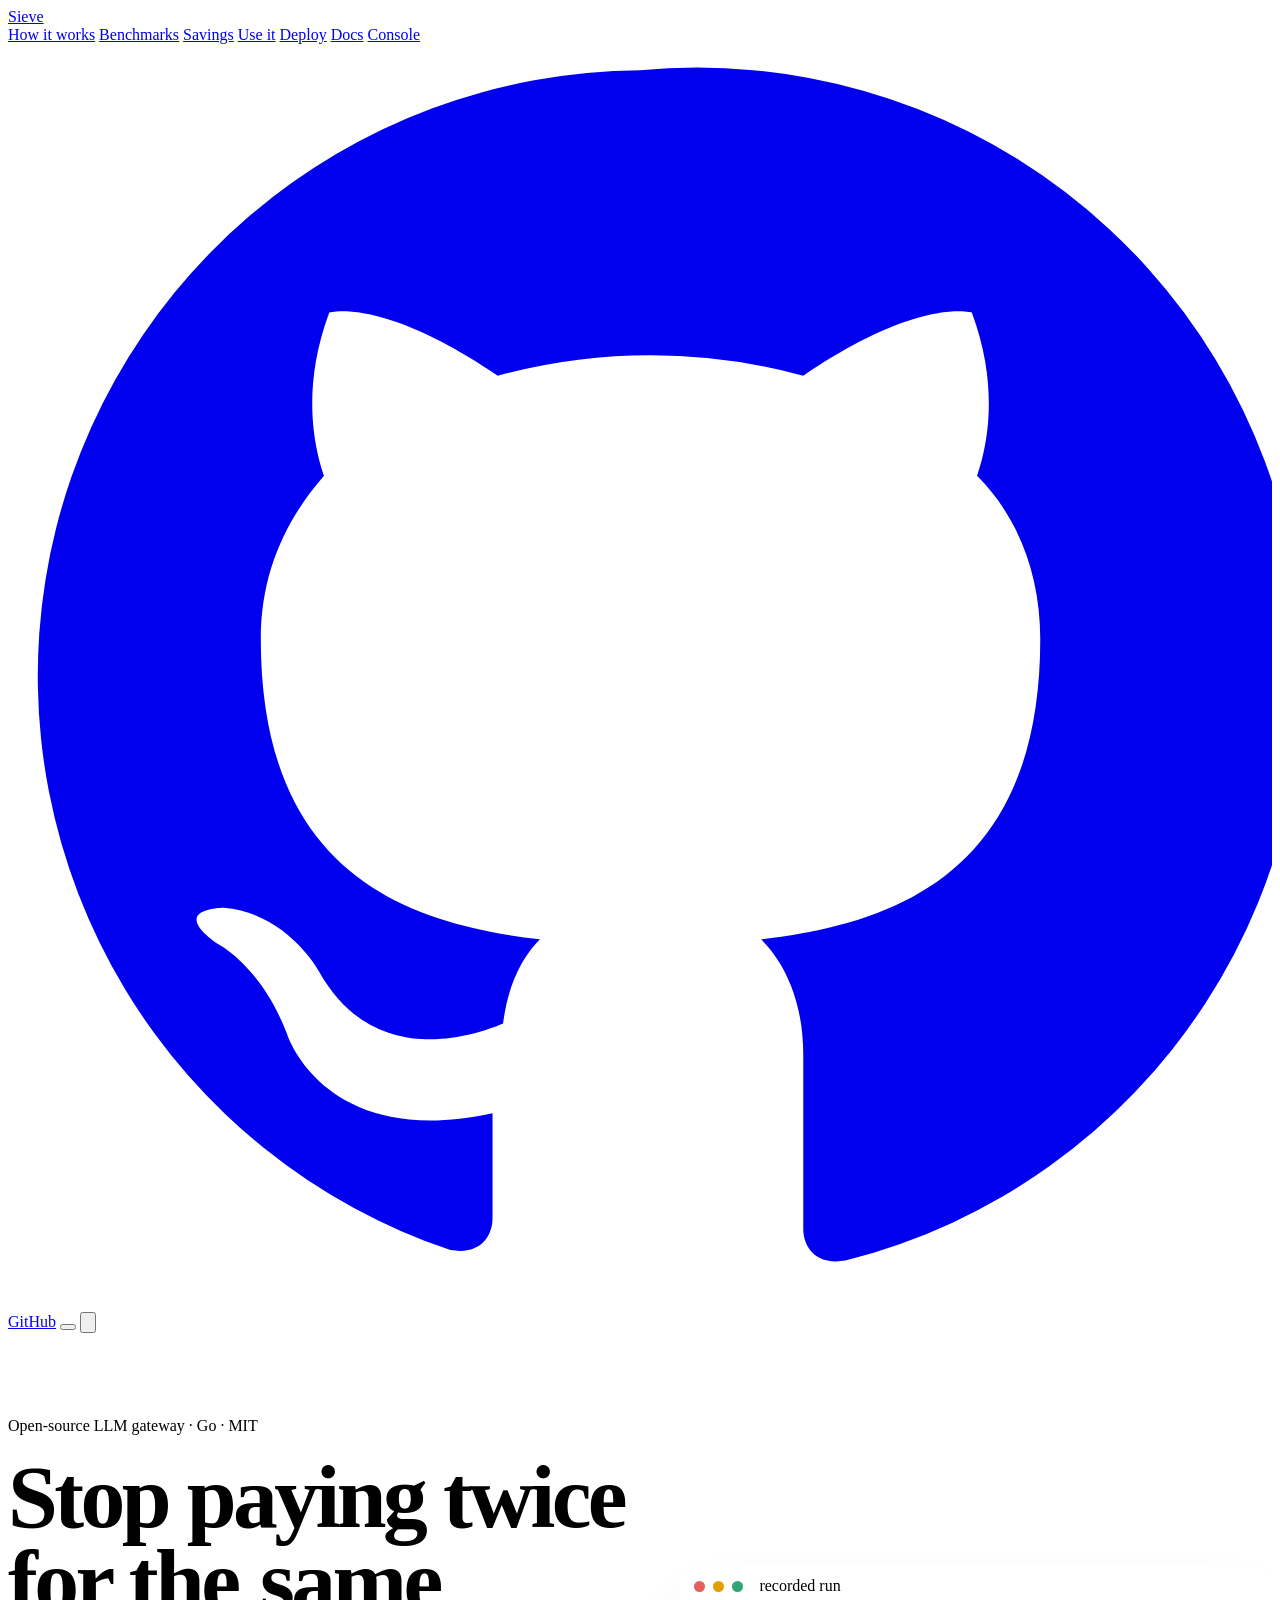
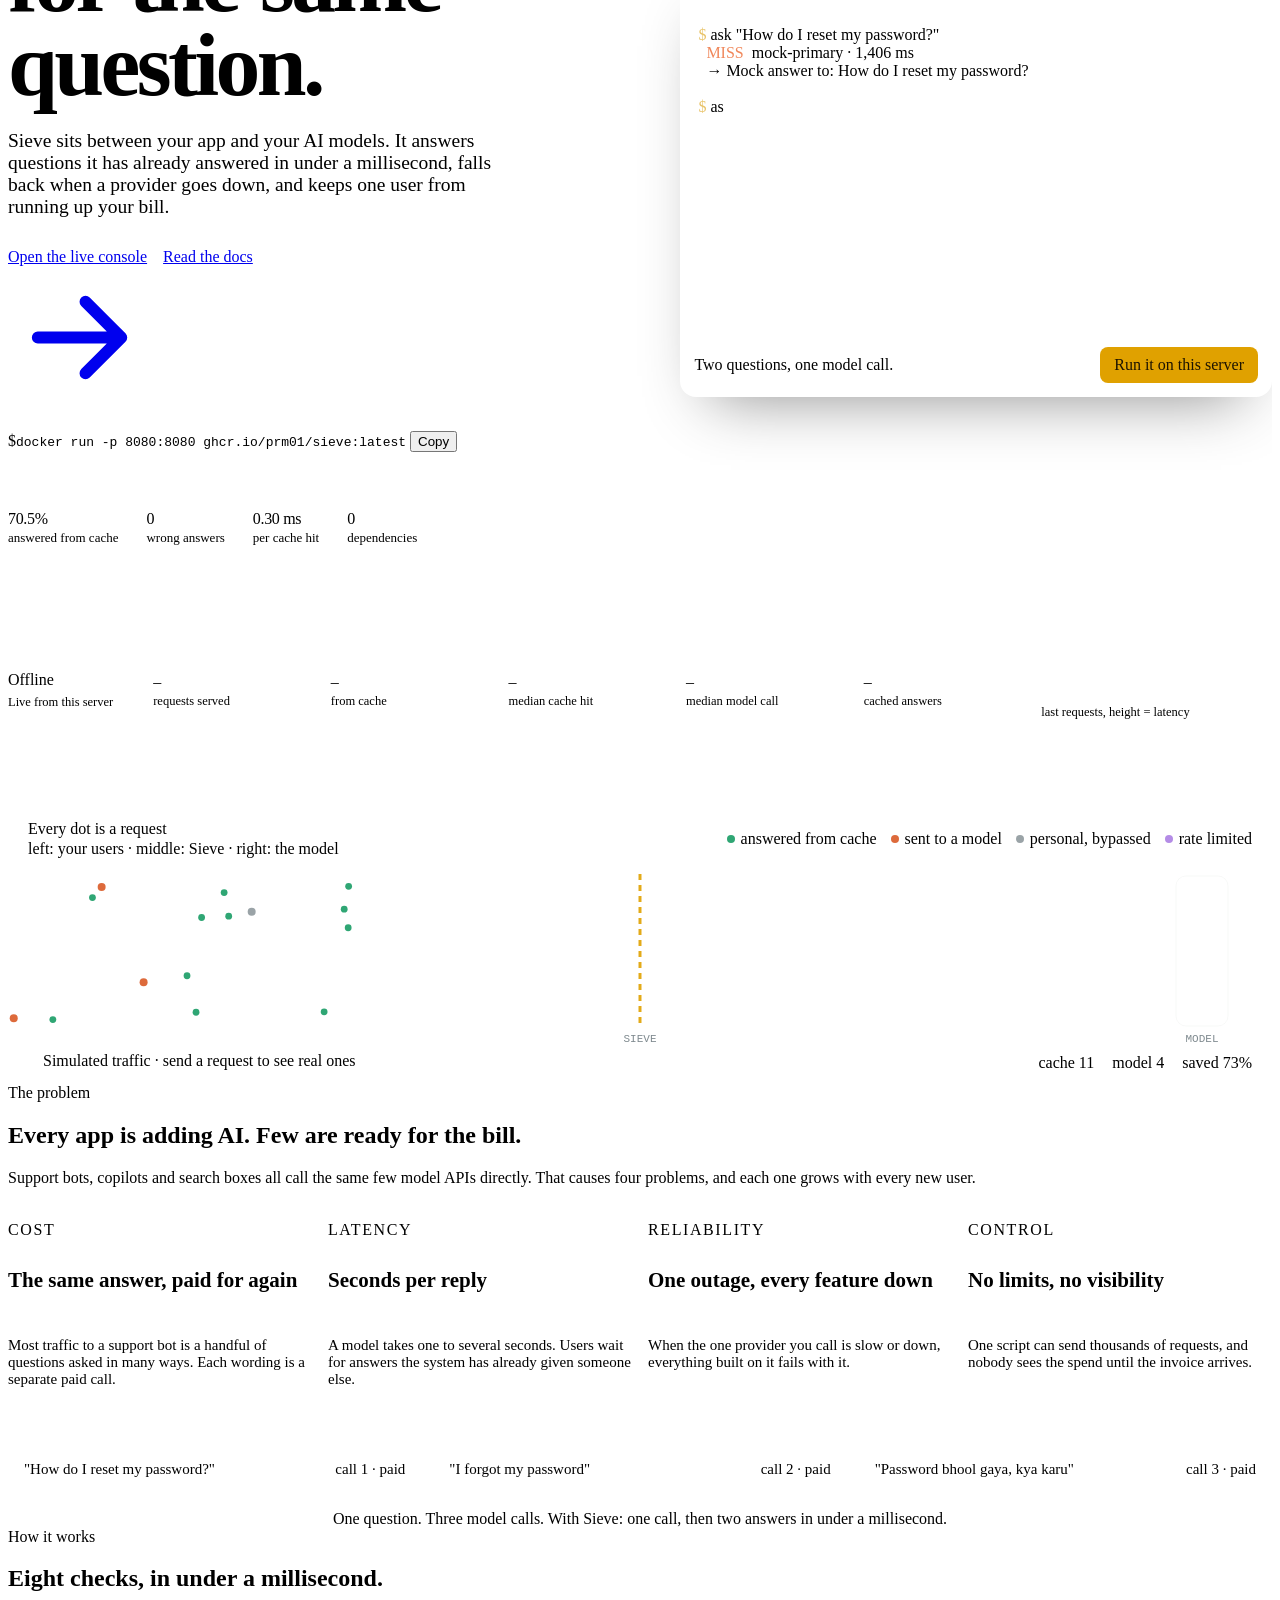
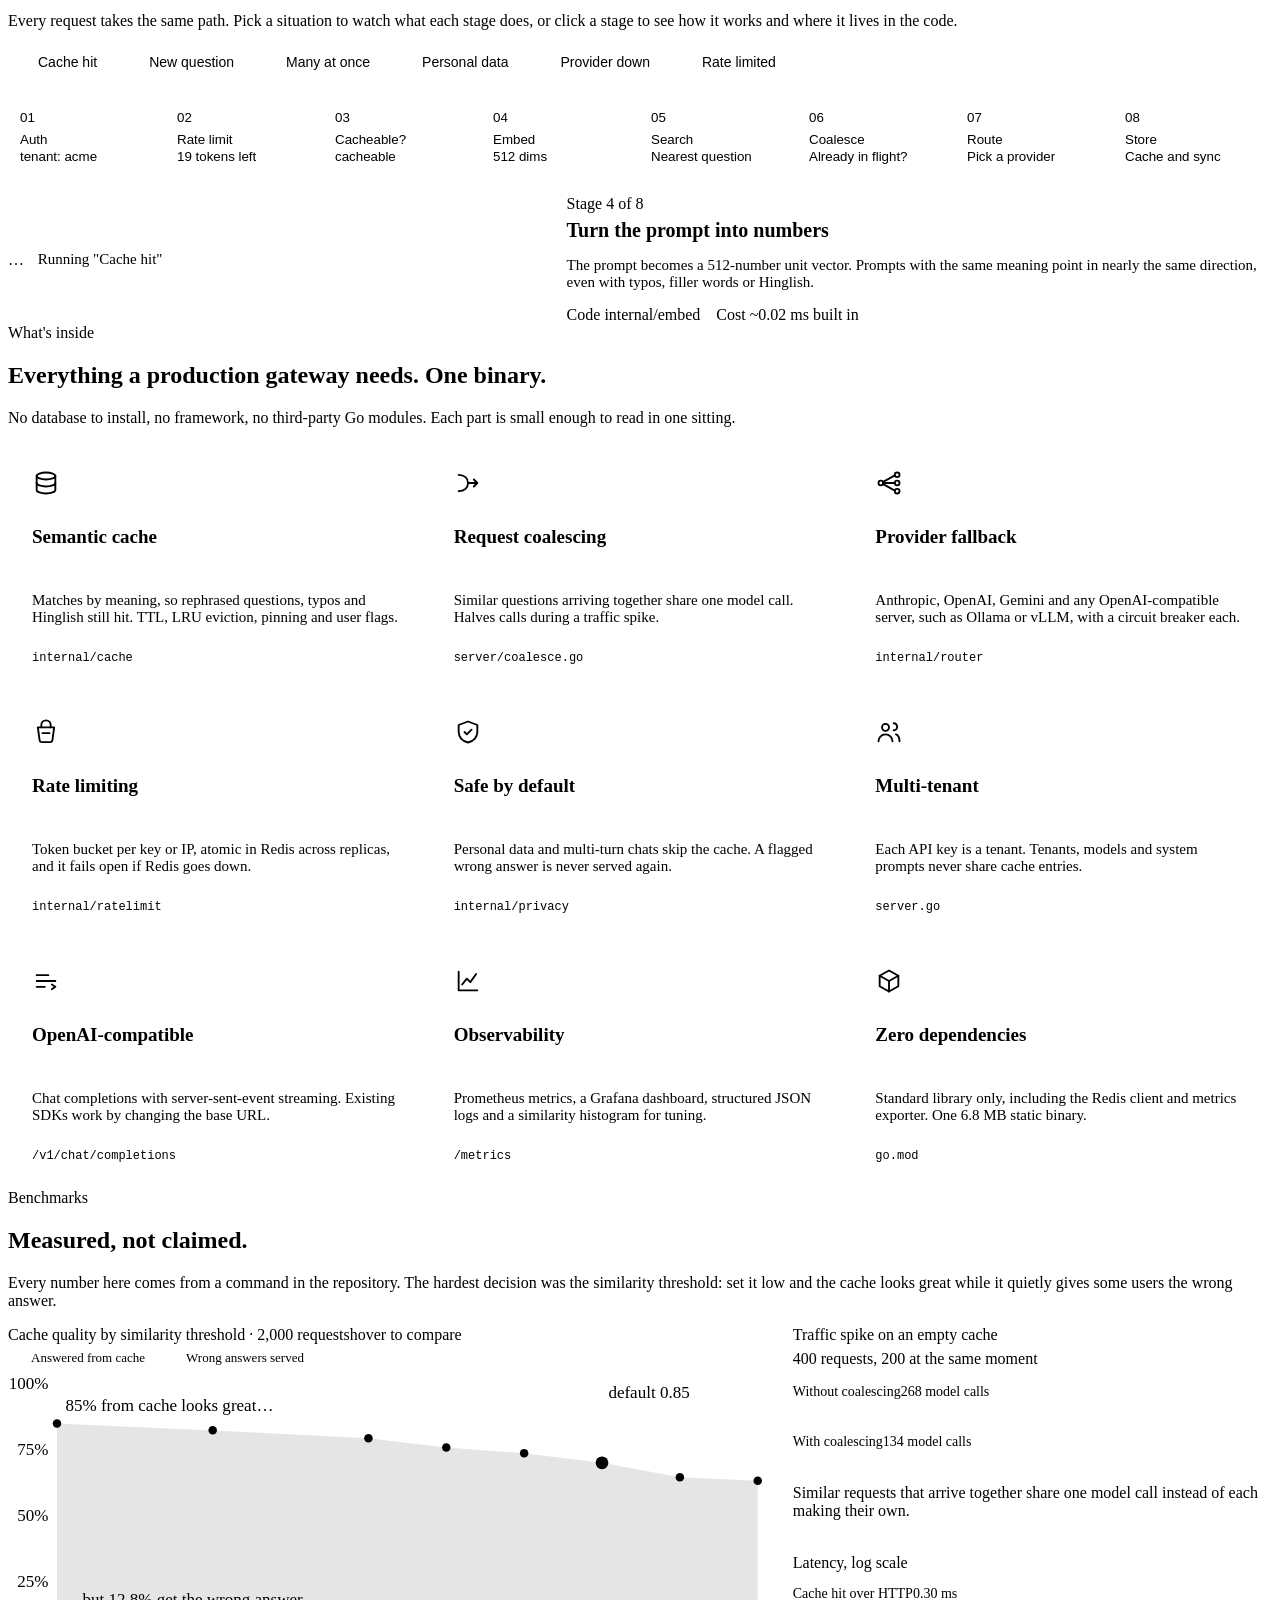
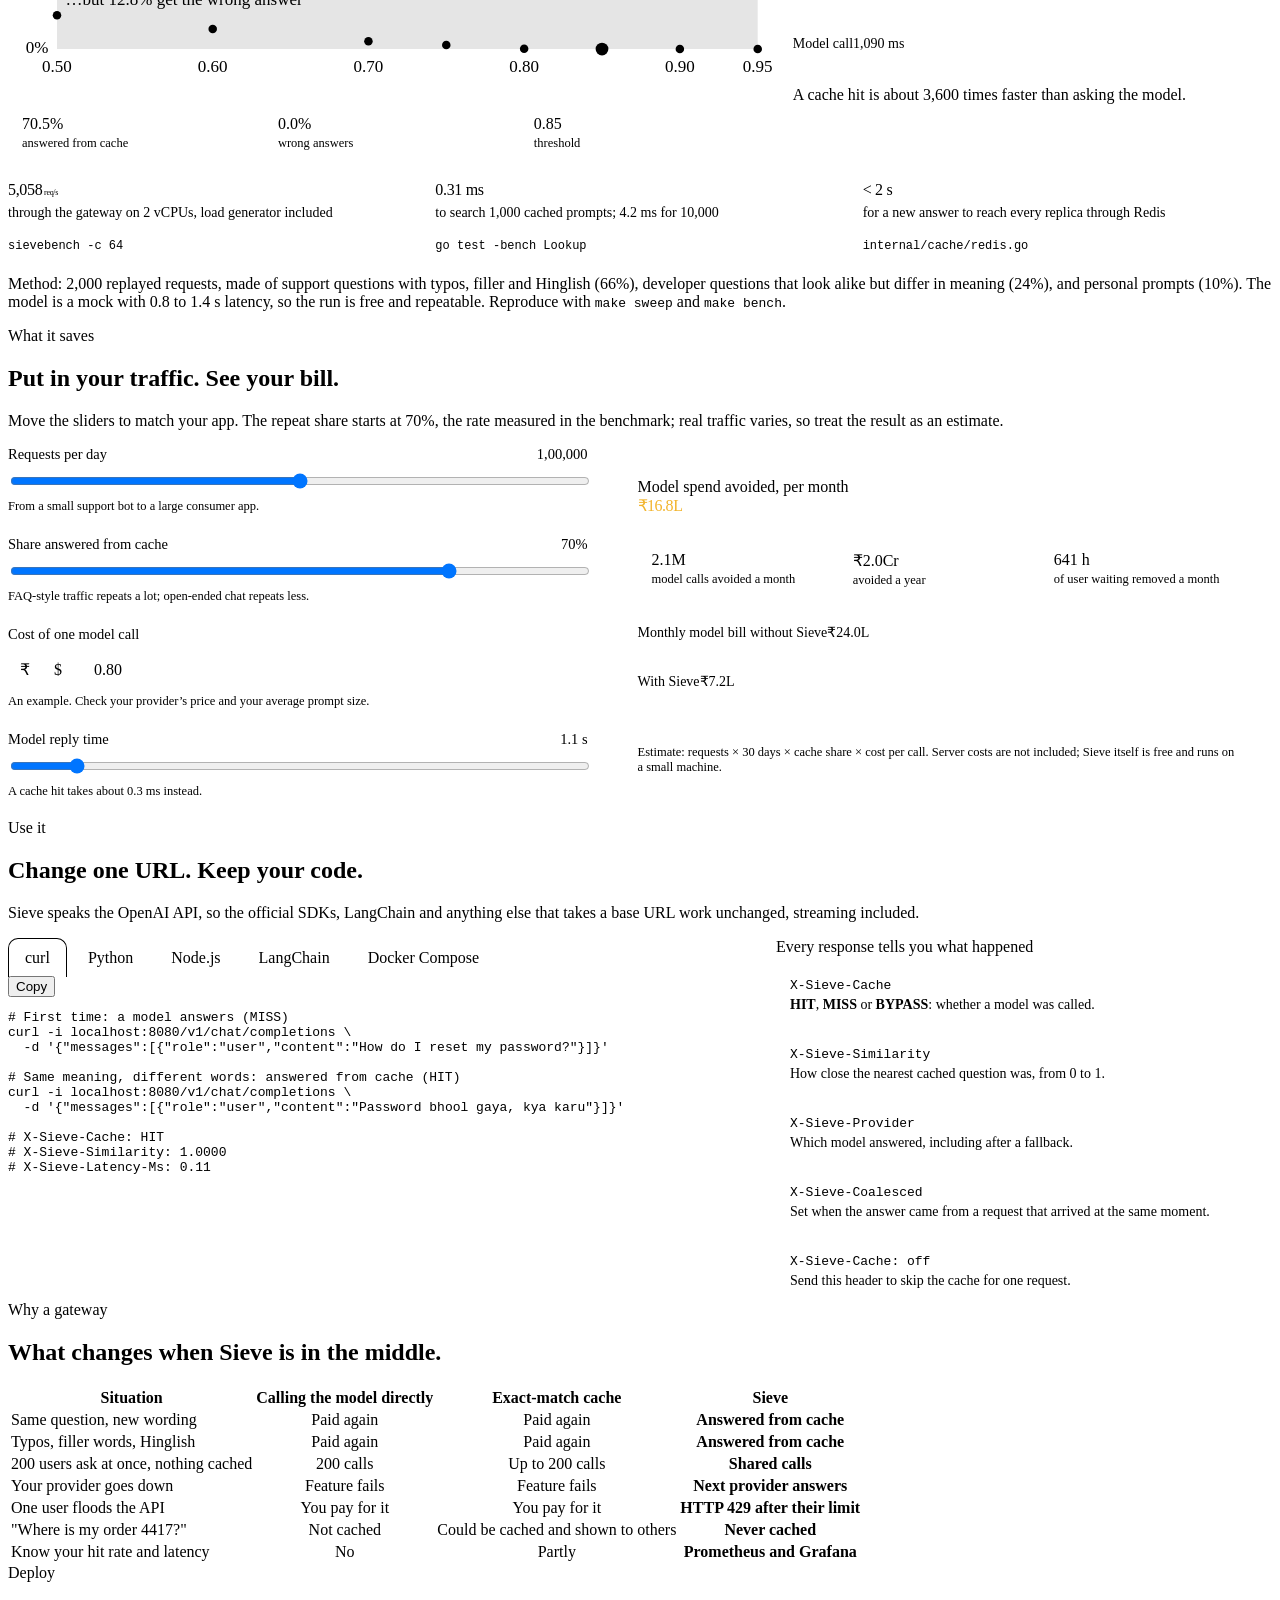
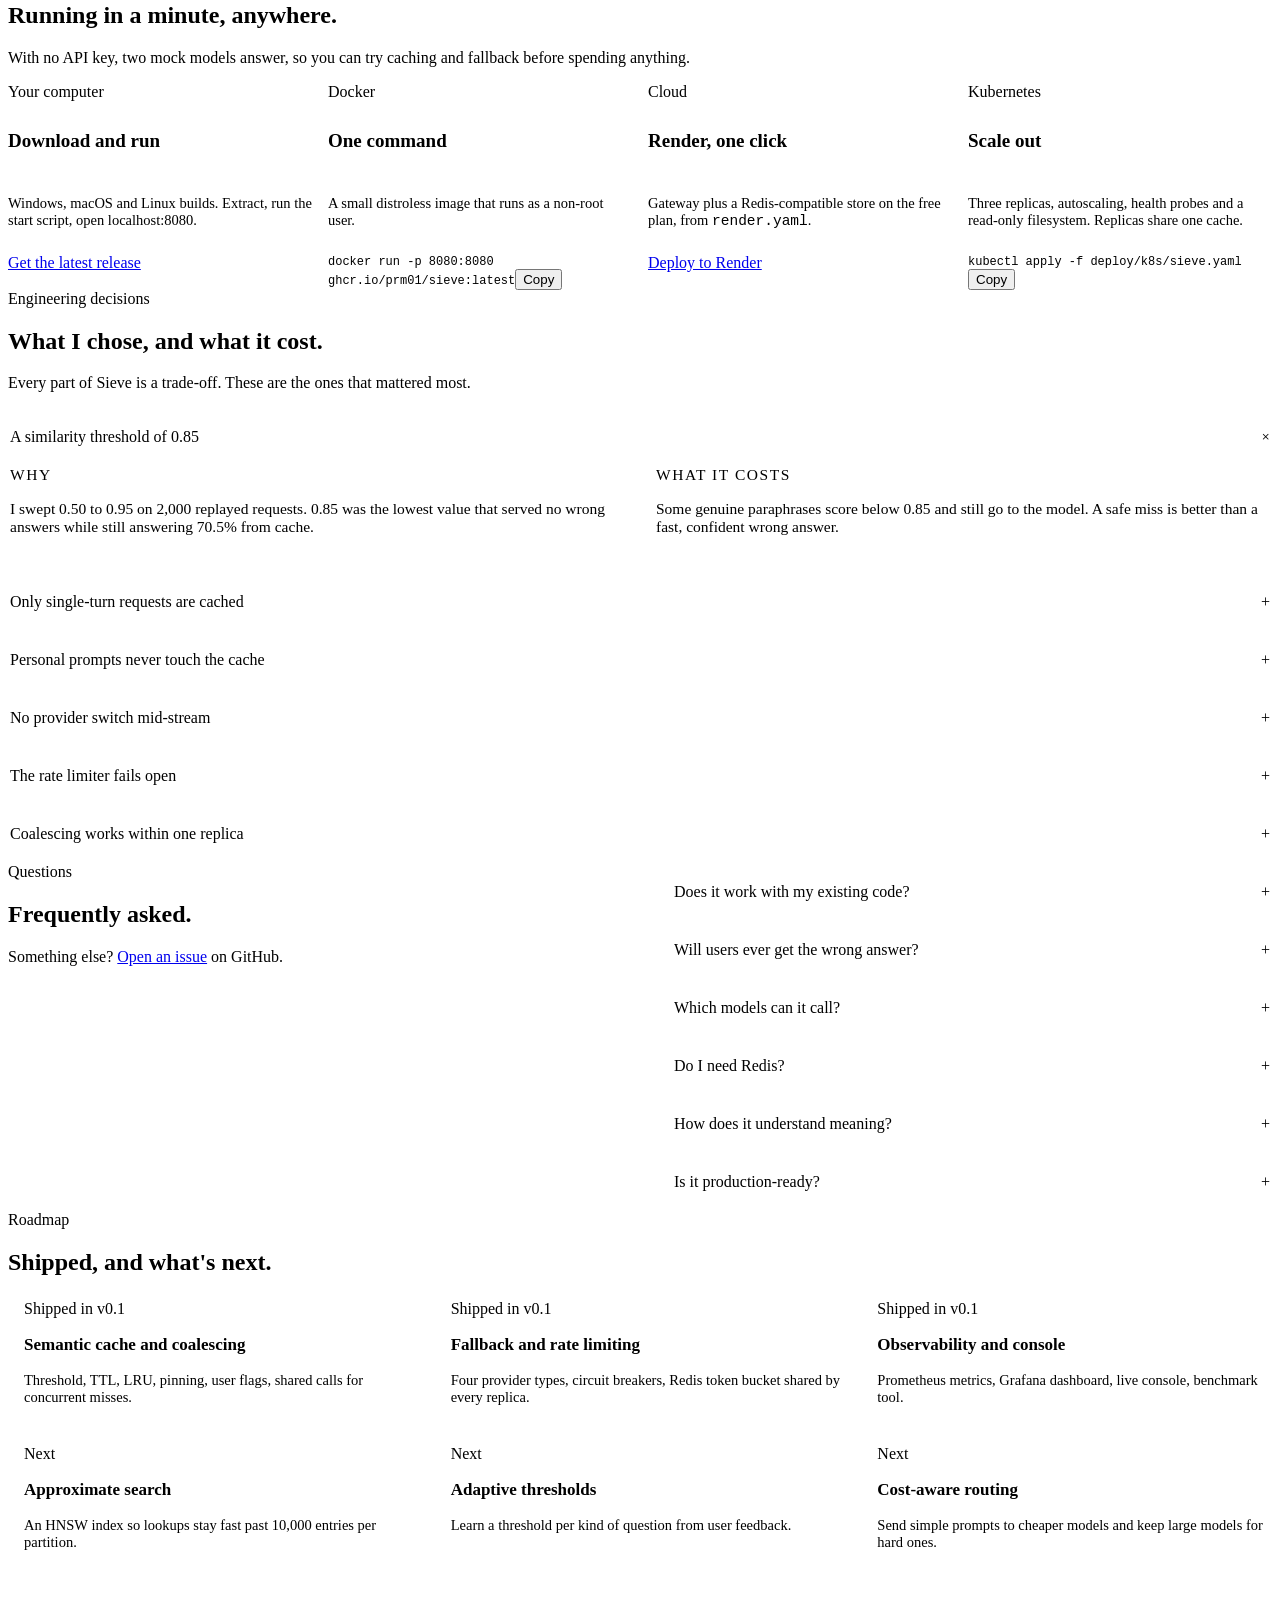
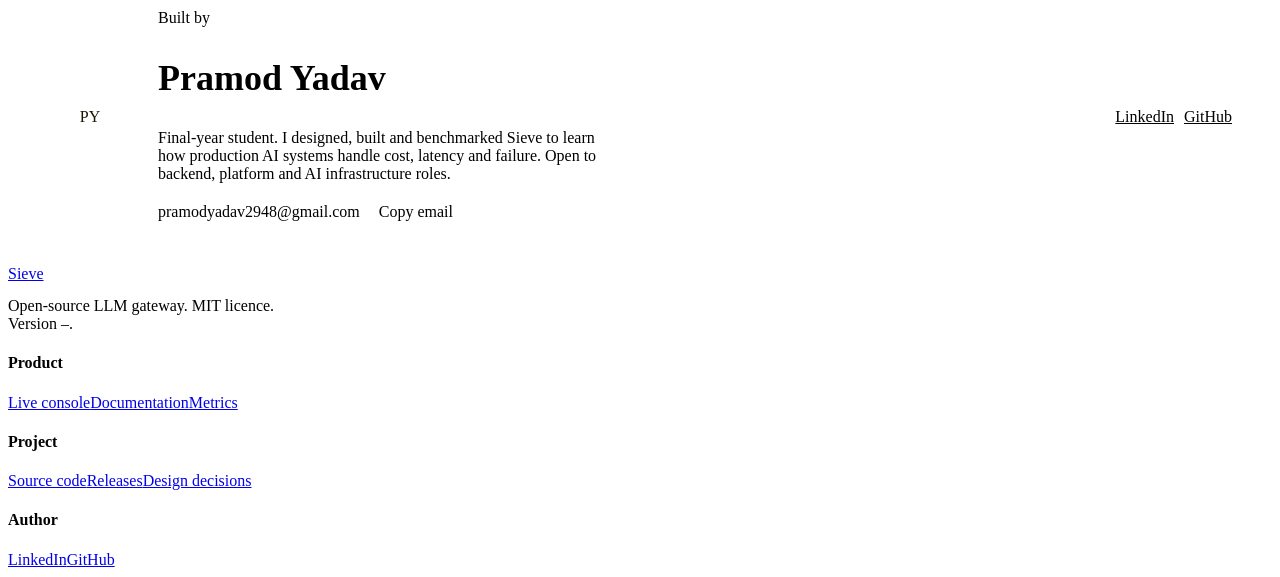
==== commit 281c41bc: "Add a savings calculator and live traffic view to the home page - Savings calculator: requests per d" ====
--- a/internal/server/static/index.html
+++ b/internal/server/static/index.html
@@ -202,6 +202,52 @@
 @media (max-width:860px){.author{grid-template-columns:1fr}}
 .reveal{animation:rise .7s cubic-bezier(.2,.8,.2,1) both}
 @keyframes rise{from{opacity:.001;transform:translateY(12px)}to{opacity:1;transform:none}}
+
+/* live flow */
+.flow{padding-block:clamp(40px,6vw,64px) 0}
+.flowcard{position:relative;background:var(--term);border-radius:20px;border:1px solid color-mix(in srgb,var(--term) 60%,var(--line));overflow:hidden}
+.flowcard canvas{display:block;width:100%;height:280px}
+.flowhead{position:absolute;top:16px;left:20px;right:20px;display:flex;justify-content:space-between;gap:12px;flex-wrap:wrap;pointer-events:none}
+.flowhead .t{font:600 15px var(--body);color:var(--term-ink)}
+.flowhead .t small{display:block;font:12px var(--mono);color:var(--term-dim);margin-top:2px}
+.flowhead .lg{display:flex;gap:14px;flex-wrap:wrap;font:12px var(--mono);color:var(--term-dim);align-items:center}
+.flowhead .lg span{display:inline-flex;gap:6px;align-items:center}
+.flowhead .lg i{width:8px;height:8px;border-radius:50%}
+.flowmode{position:absolute;bottom:14px;left:20px;font:12px var(--mono);color:var(--term-dim);display:flex;gap:8px;align-items:center}
+.flowmode i{width:7px;height:7px;border-radius:50%;background:var(--term-dim)}
+.flowmode.live i{background:#2FA674;box-shadow:0 0 0 3px rgba(47,166,116,.25)}
+.flowcount{position:absolute;bottom:12px;right:20px;display:flex;gap:18px;font:12px var(--mono);color:var(--term-dim)}
+.flowcount b{color:var(--term-ink);font-weight:500;font-variant-numeric:tabular-nums}
+@media (max-width:640px){.flowcard canvas{height:300px}.flowhead .lg{display:none}.flowcount{gap:10px}}
+
+/* calculator */
+.calc{display:grid;grid-template-columns:1fr 1.15fr;gap:18px;align-items:stretch}
+.calc>*{min-width:0}
+.inputs{display:grid;gap:22px;align-content:start}
+.field label{display:flex;justify-content:space-between;gap:10px;font-size:14.5px;margin-bottom:8px}
+.field label output{font:600 14px var(--mono);font-variant-numeric:tabular-nums}
+.field input[type=range]{width:100%;accent-color:var(--accent)}
+.field small{display:block;font-size:12.5px;color:var(--muted);margin-top:6px}
+.money{display:flex;gap:8px;align-items:center}
+.money input{flex:1;min-width:0;font:15px var(--mono);color:var(--ink);background:var(--bg);border:1px solid var(--line);border-radius:9px;padding:9px 12px}
+.money input:focus{outline:none;border-color:var(--ink)}
+.seg{display:inline-flex;border:1px solid var(--line);border-radius:9px;overflow:hidden;flex:none}
+.seg button{border:0;background:transparent;padding:9px 12px;font:600 13px var(--mono);color:var(--muted)}
+.seg button[aria-pressed="true"]{background:var(--ink);color:var(--bg)}
+.outcome{background:var(--term);color:var(--term-ink);border:1px solid color-mix(in srgb,var(--term) 60%,var(--line));border-radius:var(--radius);padding:clamp(22px,3vw,32px);display:grid;gap:22px;align-content:start}
+.outcome .label{color:var(--term-dim)}
+.big{font:800 clamp(44px,6vw,68px)/1 var(--display);letter-spacing:-.03em;font-variant-numeric:tabular-nums;color:#F2B42C}
+.big small{font-size:.38em;letter-spacing:0;color:var(--term-dim);font-weight:600}
+.outs{display:grid;grid-template-columns:repeat(3,1fr);gap:1px;background:rgba(255,255,255,.1);border-radius:12px;overflow:hidden}
+.outs div{background:var(--term);padding:14px}
+.outs b{display:block;font:800 22px var(--display);font-variant-numeric:tabular-nums}
+.outs small{font-size:12.5px;color:var(--term-dim)}
+.cmpbars{display:grid;gap:12px}
+.cmpbars .row{font-size:14px;margin-bottom:6px;color:var(--term-ink)}
+.cmpbars .row b{font:600 14px var(--mono);color:var(--term-ink)}
+.cmpbars .track{background:rgba(255,255,255,.1)}
+.outcome .fine{font-size:12.5px;color:var(--term-dim)}
+@media (max-width:1000px){.calc{grid-template-columns:1fr}.outs{grid-template-columns:1fr}}
 </style>
 <script src="/site.js"></script>
 </head>
@@ -212,6 +258,7 @@
     <div class="links" id="links">
       <a href="#how">How it works</a>
       <a href="#benchmarks">Benchmarks</a>
+      <a href="#savings">Savings</a>
       <a href="#use">Use it</a>
       <a href="#deploy">Deploy</a>
       <a href="/docs">Docs</a>
@@ -265,6 +312,20 @@
     <div class="cell spark-cell"><div class="spark" id="spark" aria-hidden="true"></div><small id="spark-note">last requests, height = latency</small></div>
   </div>
 </div>
+
+<section class="flow" aria-label="Live traffic through this gateway">
+  <div class="wrap">
+    <div class="flowcard">
+      <canvas id="flow" aria-hidden="true"></canvas>
+      <div class="flowhead">
+        <div class="t">Every dot is a request<small>left: your users &middot; middle: Sieve &middot; right: the model</small></div>
+        <div class="lg"><span><i style="background:#2FA674"></i>answered from cache</span><span><i style="background:#DD6A3B"></i>sent to a model</span><span><i style="background:#9AA3A7"></i>personal, bypassed</span><span><i style="background:#B48CE6"></i>rate limited</span></div>
+      </div>
+      <div class="flowmode" id="flowmode"><i></i><span>Simulated traffic</span></div>
+      <div class="flowcount"><span>cache <b id="fc-hit">0</b></span><span>model <b id="fc-miss">0</b></span><span>saved <b id="fc-pct">0%</b></span></div>
+    </div>
+  </div>
+</section>
 
 <section class="s" id="problem">
   <div class="wrap">
@@ -359,6 +420,37 @@
       <div class="card tile"><b>&lt; 2 s</b><p>for a new answer to reach every replica through Redis</p><code>internal/cache/redis.go</code></div>
     </div>
     <p class="note" style="margin-top:22px">Method: 2,000 replayed requests, made of support questions with typos, filler and Hinglish (66%), developer questions that look alike but differ in meaning (24%), and personal prompts (10%). The model is a mock with 0.8 to 1.4 s latency, so the run is free and repeatable. Reproduce with <code class="i">make sweep</code> and <code class="i">make bench</code>.</p>
+  </div>
+</section>
+
+<section class="s" id="savings">
+  <div class="wrap">
+    <div class="shead">
+      <span class="eyebrow">What it saves</span>
+      <h2>Put in your traffic. See your bill.</h2>
+      <p>Move the sliders to match your app. The repeat share starts at 70%, the rate measured in the benchmark; real traffic varies, so treat the result as an estimate.</p>
+    </div>
+    <div class="calc">
+      <div class="card inputs">
+        <div class="field"><label for="c-req">Requests per day <output id="o-req">100,000</output></label><input type="range" id="c-req" min="0" max="100" value="50"><small>From a small support bot to a large consumer app.</small></div>
+        <div class="field"><label for="c-hit">Share answered from cache <output id="o-hit">70%</output></label><input type="range" id="c-hit" min="5" max="90" value="70"><small>FAQ-style traffic repeats a lot; open-ended chat repeats less.</small></div>
+        <div class="field"><label for="c-cost">Cost of one model call</label><div class="money"><div class="seg" role="group" aria-label="Currency"><button type="button" data-cur="INR" aria-pressed="true">&#8377;</button><button type="button" data-cur="USD" aria-pressed="false">$</button></div><input id="c-cost" inputmode="decimal" value="0.80" aria-label="Cost per call"></div><small id="cost-help">An example. Check your provider's price and your average prompt size.</small></div>
+        <div class="field"><label for="c-lat">Model reply time <output id="o-lat">1.1 s</output></label><input type="range" id="c-lat" min="3" max="80" value="11"><small>A cache hit takes about 0.3 ms instead.</small></div>
+      </div>
+      <div class="outcome" aria-live="polite">
+        <div><span class="label">Model spend avoided, per month</span><div class="big" id="o-save">&#8377;16.8L</div></div>
+        <div class="outs">
+          <div><b id="o-calls">2.1M</b><small>model calls avoided a month</small></div>
+          <div><b id="o-year">&#8377;2.0Cr</b><small>avoided a year</small></div>
+          <div><b id="o-wait">642 h</b><small>of user waiting removed a month</small></div>
+        </div>
+        <div class="cmpbars">
+          <div><div class="row"><span>Monthly model bill without Sieve</span><b id="o-before">&#8377;24L</b></div><div class="track"><i style="width:100%;background:var(--miss)"></i></div></div>
+          <div><div class="row"><span>With Sieve</span><b id="o-after">&#8377;7.2L</b></div><div class="track"><i id="o-afterbar" style="width:30%;background:var(--hit)"></i></div></div>
+        </div>
+        <p class="fine">Estimate: requests &times; 30 days &times; cache share &times; cost per call. Server costs are not included; Sieve itself is free and runs on a small machine.</p>
+      </div>
+    </div>
   </div>
 </section>
 
@@ -618,6 +710,70 @@
 const bio=new IntersectionObserver(es=>{es.forEach(x=>{if(x.isIntersecting){x.target.querySelectorAll('.track i').forEach(i=>i.style.width=i.dataset.w+'%');bio.unobserve(x.target)}})},{threshold:.3});
 document.querySelectorAll('.side .card').forEach(c=>bio.observe(c));
 
+/* ---------- savings calculator ---------- */
+let cur='INR',costTouched=false;
+const reqFromSlider=v=>Math.round(Math.pow(10,3+v/100*4)/100)*100; // 1,000 .. 10,000,000
+function money(x){if(cur==='INR'){if(x>=1e7)return '₹'+(x/1e7).toFixed(x>=1e9?0:1)+'Cr';if(x>=1e5)return '₹'+(x/1e5).toFixed(1)+'L';if(x>=1e3)return '₹'+(x/1e3).toFixed(1)+'K';return '₹'+x.toFixed(0)}
+ if(x>=1e6)return '$'+(x/1e6).toFixed(x>=1e7?0:1)+'M';if(x>=1e3)return '$'+(x/1e3).toFixed(x>=1e4?0:1)+'K';return '$'+x.toFixed(x<10?2:0)}
+const num=x=>x>=1e9?(x/1e9).toFixed(1)+'B':x>=1e6?(x/1e6).toFixed(1)+'M':x>=1e3?(x/1e3).toFixed(x>=1e4?0:1)+'K':Math.round(x).toString();
+function calc(){const req=reqFromSlider(+$('c-req').value),hit=+$('c-hit').value/100,lat=+$('c-lat').value/10;
+ let cost=parseFloat(String($('c-cost').value).replace(/[^0-9.]/g,''));const bad=!(cost>=0);$('c-cost').style.borderColor=bad?'var(--miss)':'';if(bad)cost=0;
+ $('cost-help').textContent=bad?'Enter a number, for example 0.80':'An example. Check your provider’s price and your average prompt size.';
+ $('o-req').textContent=req.toLocaleString('en-IN');$('o-hit').textContent=Math.round(hit*100)+'%';$('o-lat').textContent=lat.toFixed(1)+' s';
+ const month=req*30,avoided=month*hit,before=month*cost,after=before-avoided*cost;
+ $('o-save').textContent=money(avoided*cost);$('o-year').textContent=money(avoided*cost*12);$('o-calls').textContent=num(avoided);
+ const hrs=avoided*(lat-0.0003)/3600;$('o-wait').textContent=hrs>=1e6?(hrs/1e6).toFixed(1)+'M h':hrs>=1e3?num(hrs)+' h':Math.round(hrs)+' h';
+ $('o-before').textContent=money(before);$('o-after').textContent=money(after);$('o-afterbar').style.width=(before>0?Math.max(1,after/before*100):0)+'%'}
+['c-req','c-hit','c-lat'].forEach(id=>$(id).addEventListener('input',calc));
+$('c-cost').addEventListener('input',()=>{costTouched=true;calc()});
+document.querySelectorAll('.seg button').forEach(b=>b.addEventListener('click',()=>{cur=b.dataset.cur;document.querySelectorAll('.seg button').forEach(x=>x.setAttribute('aria-pressed',x===b));
+ if(!costTouched)$('c-cost').value=cur==='INR'?'0.80':'0.01';calc()}));
+calc();
+
+/* ---------- live flow canvas ---------- */
+(function(){
+ const cv=$('flow'),cx=cv.getContext('2d');let W=0,H=0,dpr=1;
+ function size(){dpr=Math.min(2,devicePixelRatio||1);W=cv.clientWidth;H=cv.clientHeight;cv.width=W*dpr;cv.height=H*dpr;cx.setTransform(dpr,0,0,dpr,0,0)}
+ size();addEventListener('resize',size);
+ const COL={hit:'#2FA674',coalesced:'#2FA674',miss:'#DD6A3B',bypass:'#9AA3A7',rate_limited:'#B48CE6',error:'#B48CE6',cancelled:'#B48CE6'};
+ let parts=[],lastAt=0,lastReal=0,cnt={hit:0,miss:0};
+ const gateX=()=>W*0.5, modelX=()=>W-70, top=78, bot=()=>H-64;
+ function spawn(kind){const y=top+Math.random()*(bot()-top);parts.push({x:-8,y,vx:2.2+Math.random()*1.4,vy:0,kind,ph:0,r:kind==='miss'||kind==='bypass'?4:3.4,t:0});
+  if(kind==='hit'||kind==='coalesced')cnt.hit++;else if(kind==='miss'||kind==='bypass')cnt.miss++;
+  $('fc-hit').textContent=cnt.hit.toLocaleString('en-IN');$('fc-miss').textContent=cnt.miss.toLocaleString('en-IN');const t=cnt.hit+cnt.miss;$('fc-pct').textContent=t?Math.round(cnt.hit/t*100)+'%':'0%'}
+ // Real events from this server, staggered so a burst stays readable.
+ const queue=[];
+ async function poll(){try{const j=await (await fetch('/v1/public/stats',{cache:'no-store'})).json();const ev=(j.recent||[]).filter(e=>e.at>lastAt).sort((a,b)=>a.at-b.at);
+  if(lastAt===0){lastAt=ev.length?ev[ev.length-1].at:Date.now();return}
+  if(ev.length){lastAt=ev[ev.length-1].at;lastReal=Date.now();if(queue.length<200)queue.push(...ev.map(e=>e.result))}}catch(e){}}
+ poll();setInterval(poll,2000);
+ let simAcc=0,lastT=performance.now(),mode='';
+ function setMode(live){const m=live?'live':'sim';if(m===mode)return;mode=m;if(live){cnt={hit:0,miss:0}}$('flowmode').className='flowmode'+(live?' live':'');$('flowmode').lastChild.textContent=live?'Live traffic from this server':'Simulated traffic · send a request to see real ones'}
+ function simKind(){const r=Math.random();return r<.06?'rate_limited':r<.14?'bypass':r<.84?'hit':'miss'}
+ function frame(t){const dt=Math.min(64,t-lastT);lastT=t;const live=Date.now()-lastReal<20000;setMode(live);
+  if(queue.length){spawn(queue.shift())}
+  else if(!live&&!reduce){simAcc+=dt;while(simAcc>170){simAcc-=170;spawn(simKind())}}
+  draw();if(!reduce)requestAnimationFrame(frame)}
+ function draw(){const gx=gateX(),mx=modelX(),b=bot();cx.clearRect(0,0,W,H);
+  // gate: a vertical sieve of short bars
+  cx.fillStyle='rgba(224,161,0,.9)';for(let y=top-8;y<b+8;y+=11){cx.fillRect(gx-1.5,y,3,6)}
+  cx.font='11px "IBM Plex Mono", monospace';cx.textAlign='center';cx.fillStyle='#7F8A8F';cx.fillText('SIEVE',gx,b+22);
+  // model box
+  cx.strokeStyle='rgba(217,222,217,.18)';cx.lineWidth=1;cx.beginPath();cx.roundRect?cx.roundRect(mx-26,top-6,52,b-top+12,10):cx.rect(mx-26,top-6,52,b-top+12);cx.stroke();cx.fillText('MODEL',mx,b+22);
+  for(const p of parts){p.t++;
+   if(p.ph===0){p.x+=p.vx;if(p.x>=gx-8){if(p.kind==='hit'||p.kind==='coalesced'){p.ph=1;p.vx=-(2.4+Math.random()*1.2);p.vy=(Math.random()-.5)*1.4}else if(p.kind==='rate_limited'||p.kind==='error'||p.kind==='cancelled'){p.ph=2;p.vx=.4;p.vy=1.2}else{p.ph=3}}}
+   else if(p.ph===1){p.x+=p.vx;p.y+=p.vy}
+   else if(p.ph===2){p.x+=p.vx;p.y+=p.vy;p.vy+=.12}
+   else{p.x+=p.vx*.85;if(p.x>mx-26){p.ph=4;p.life=30}}
+   if(p.ph===4){p.life--}
+   const a=p.ph===1?Math.max(0,Math.min(1,p.x/(gx*.6))):p.ph===4?Math.max(0,p.life/30):1;
+   cx.globalAlpha=a;cx.fillStyle=COL[p.kind]||'#9AA3A7';cx.beginPath();cx.arc(p.x,p.y,p.r,0,7);cx.fill();
+   if(p.ph===1&&p.t%2===0){cx.globalAlpha=a*.25;cx.beginPath();cx.arc(p.x+6,p.y-p.vy*2,p.r*.8,0,7);cx.fill()}}
+  cx.globalAlpha=1;parts=parts.filter(p=>p.x>-12&&p.y<H+12&&!(p.ph===4&&p.life<=0));if(parts.length>400)parts=parts.slice(-400)}
+ if(reduce){for(let i=0;i<40;i++){spawn(simKind());const p=parts[parts.length-1];p.x=Math.random()*gateX()*0.9}draw();setMode(false)}
+ else requestAnimationFrame(frame);
+})();
+
 /* ---------- code tabs ---------- */
 const CODE={
  'curl':`<span class="c"># First time: a model answers (MISS)</span>
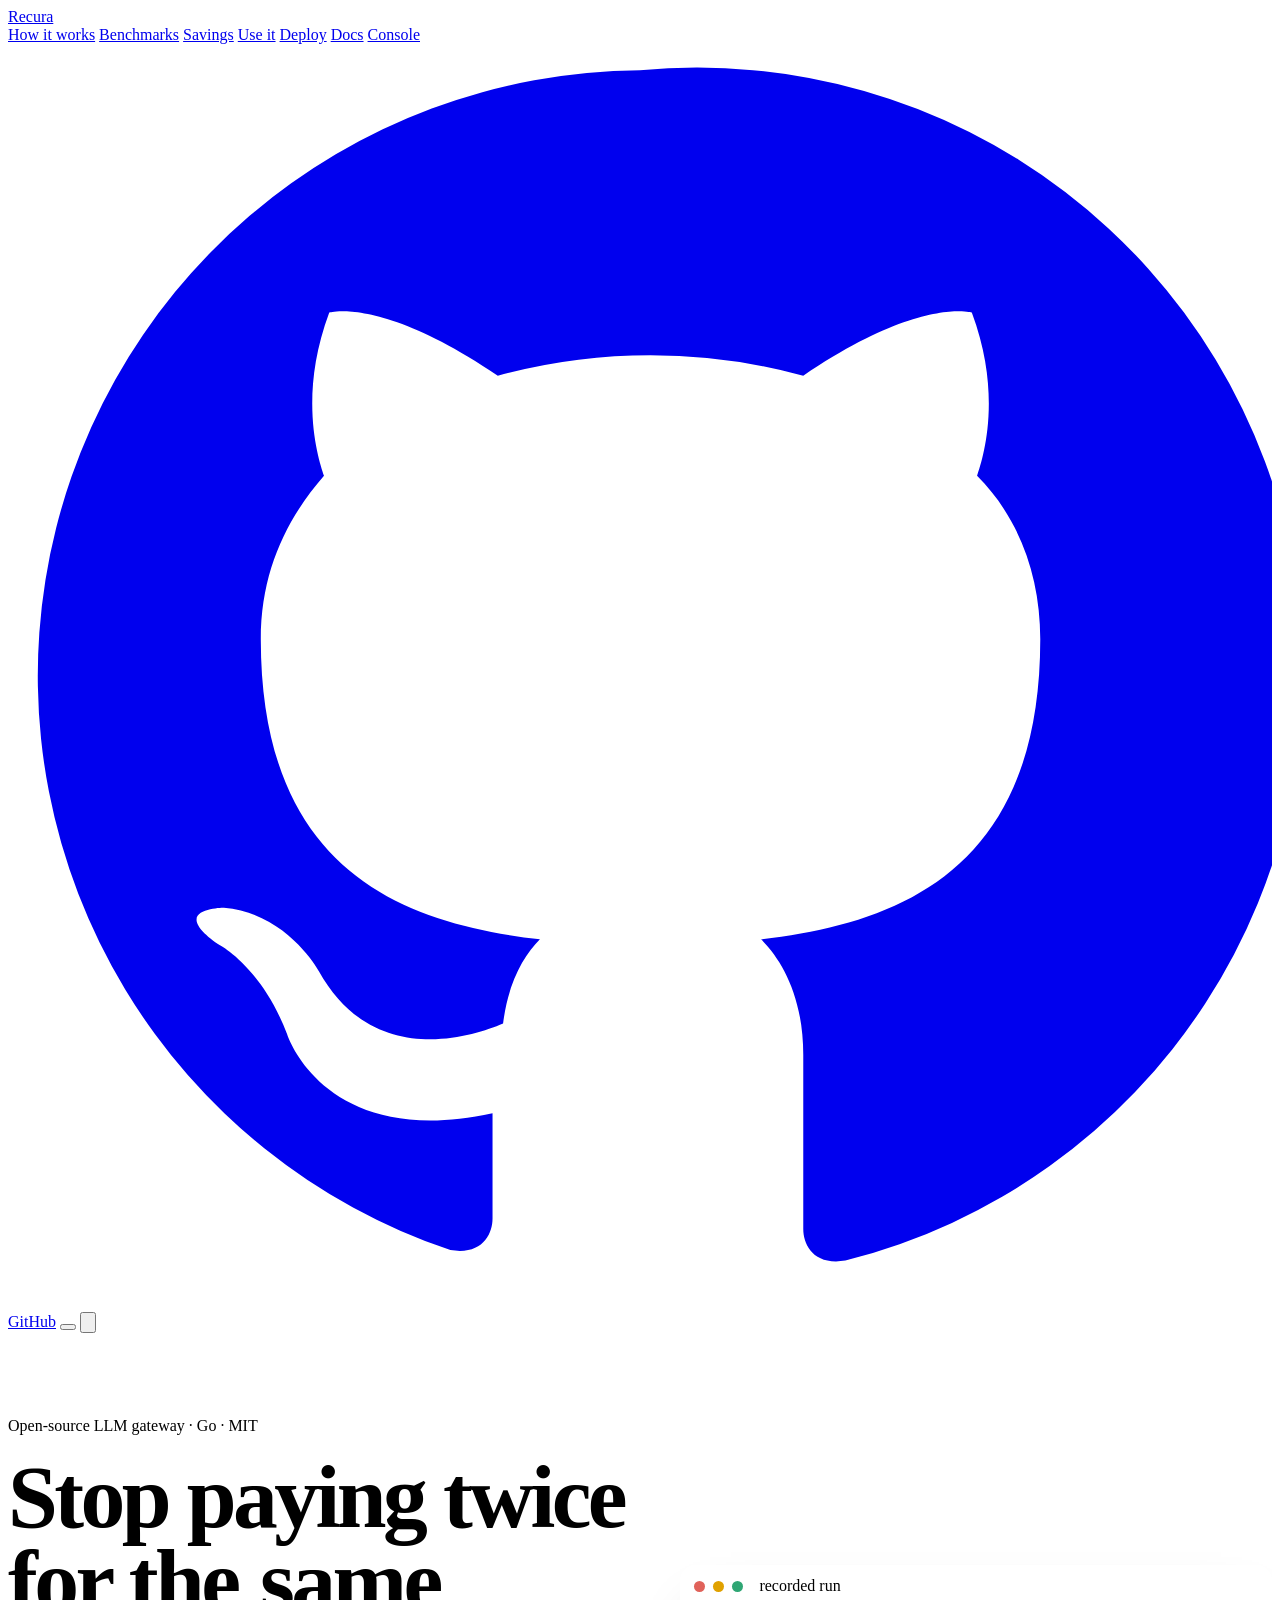
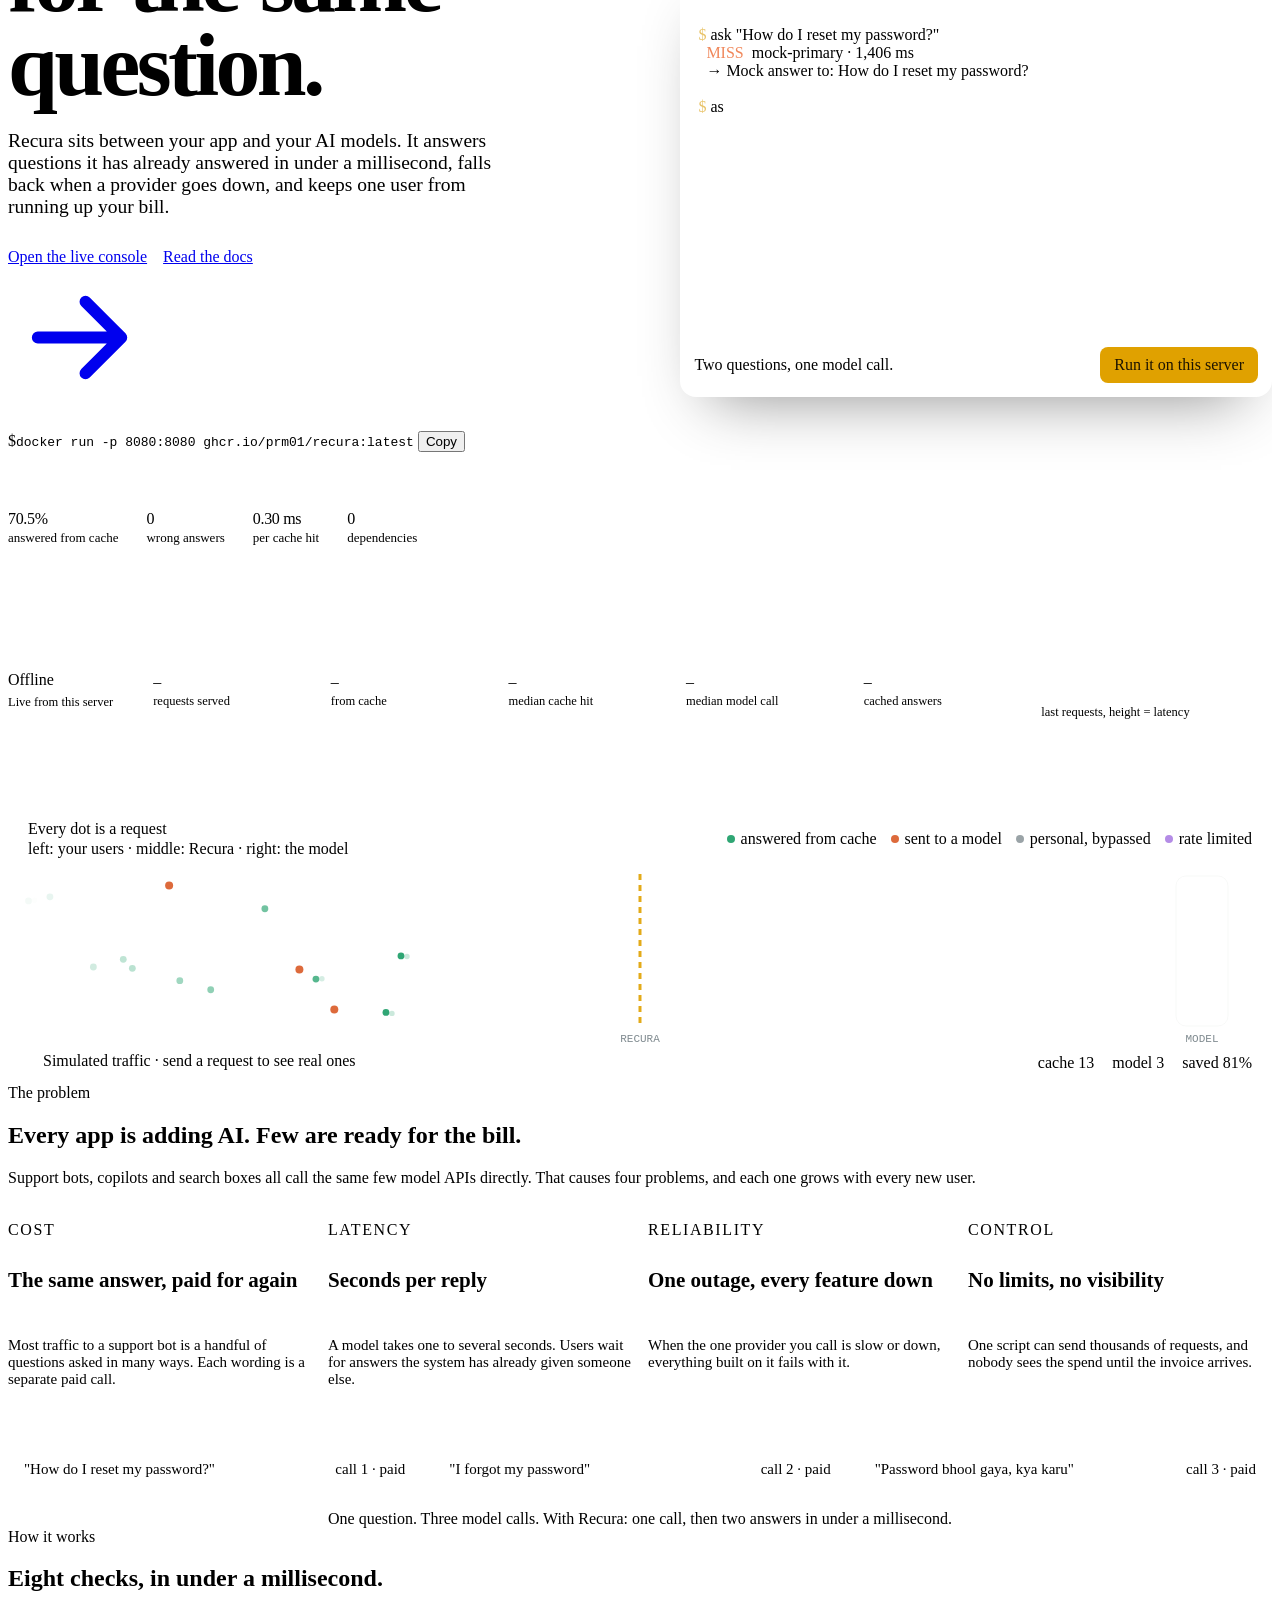
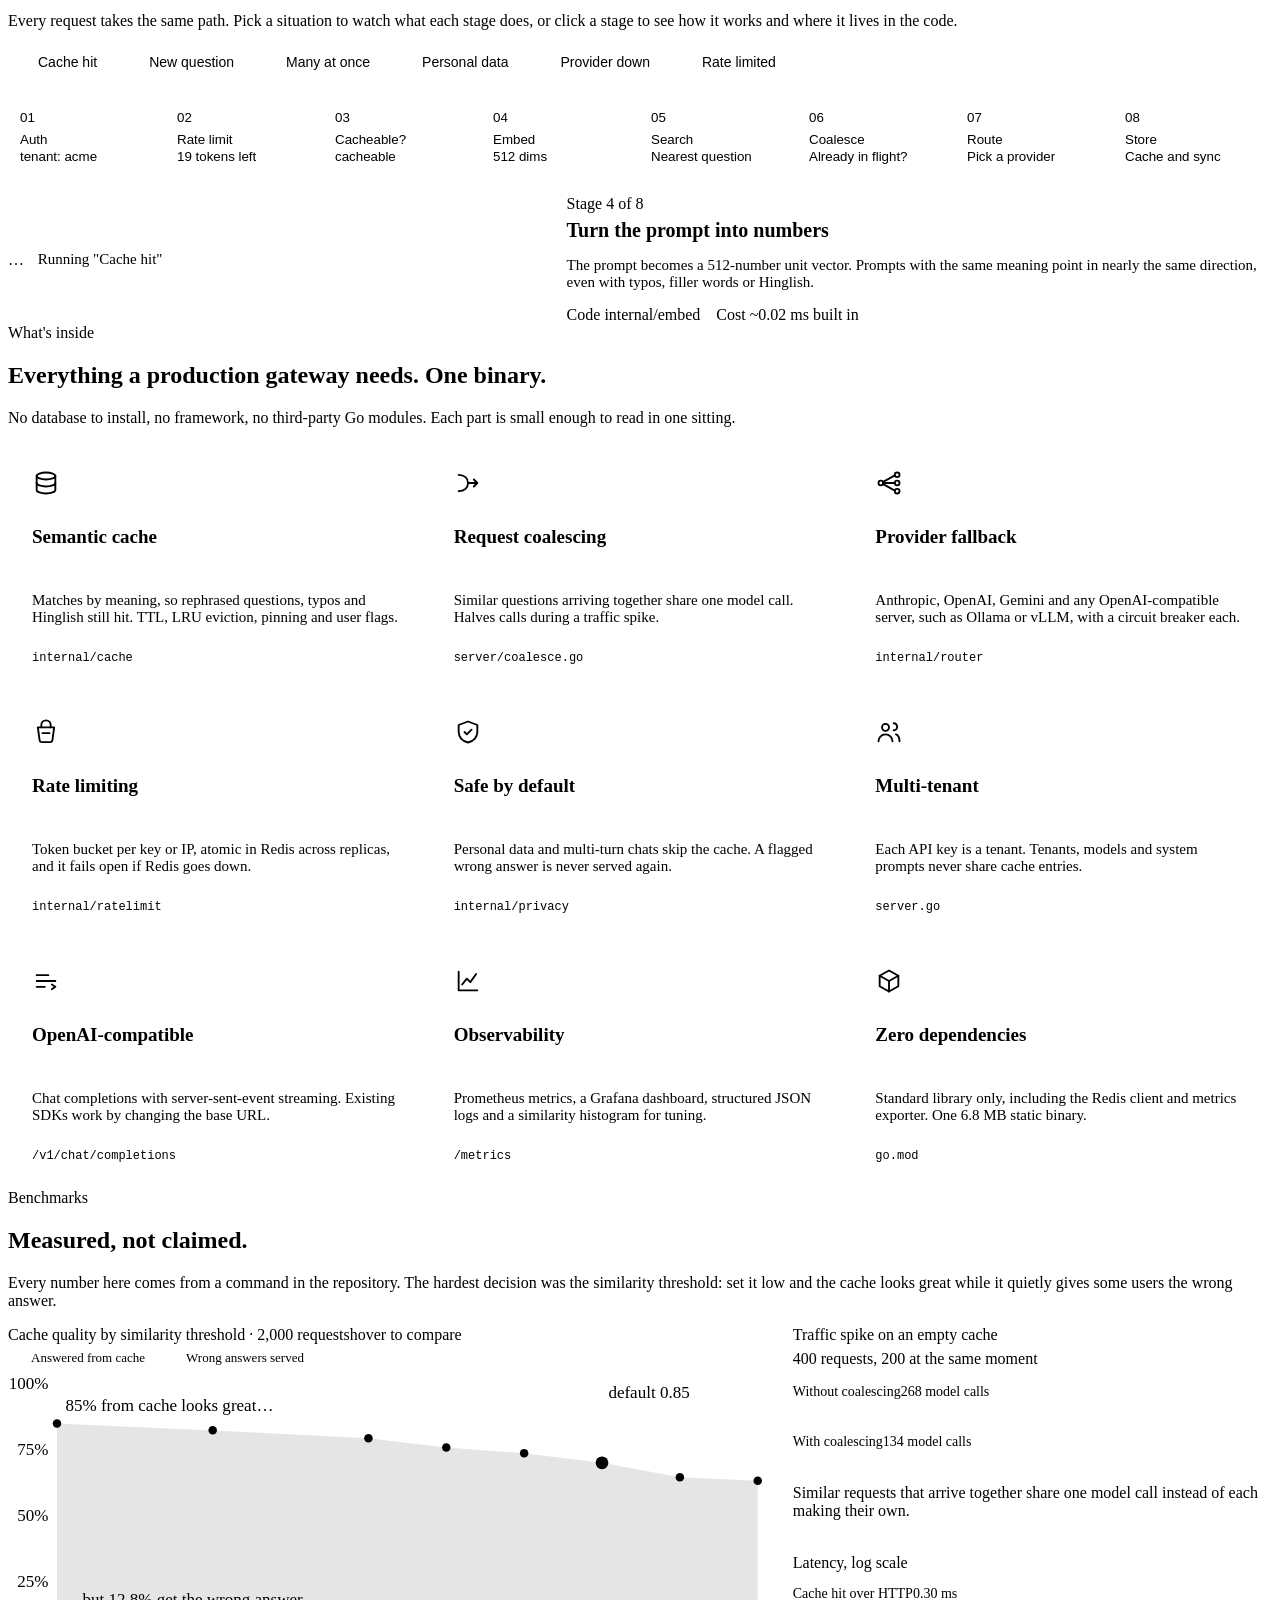
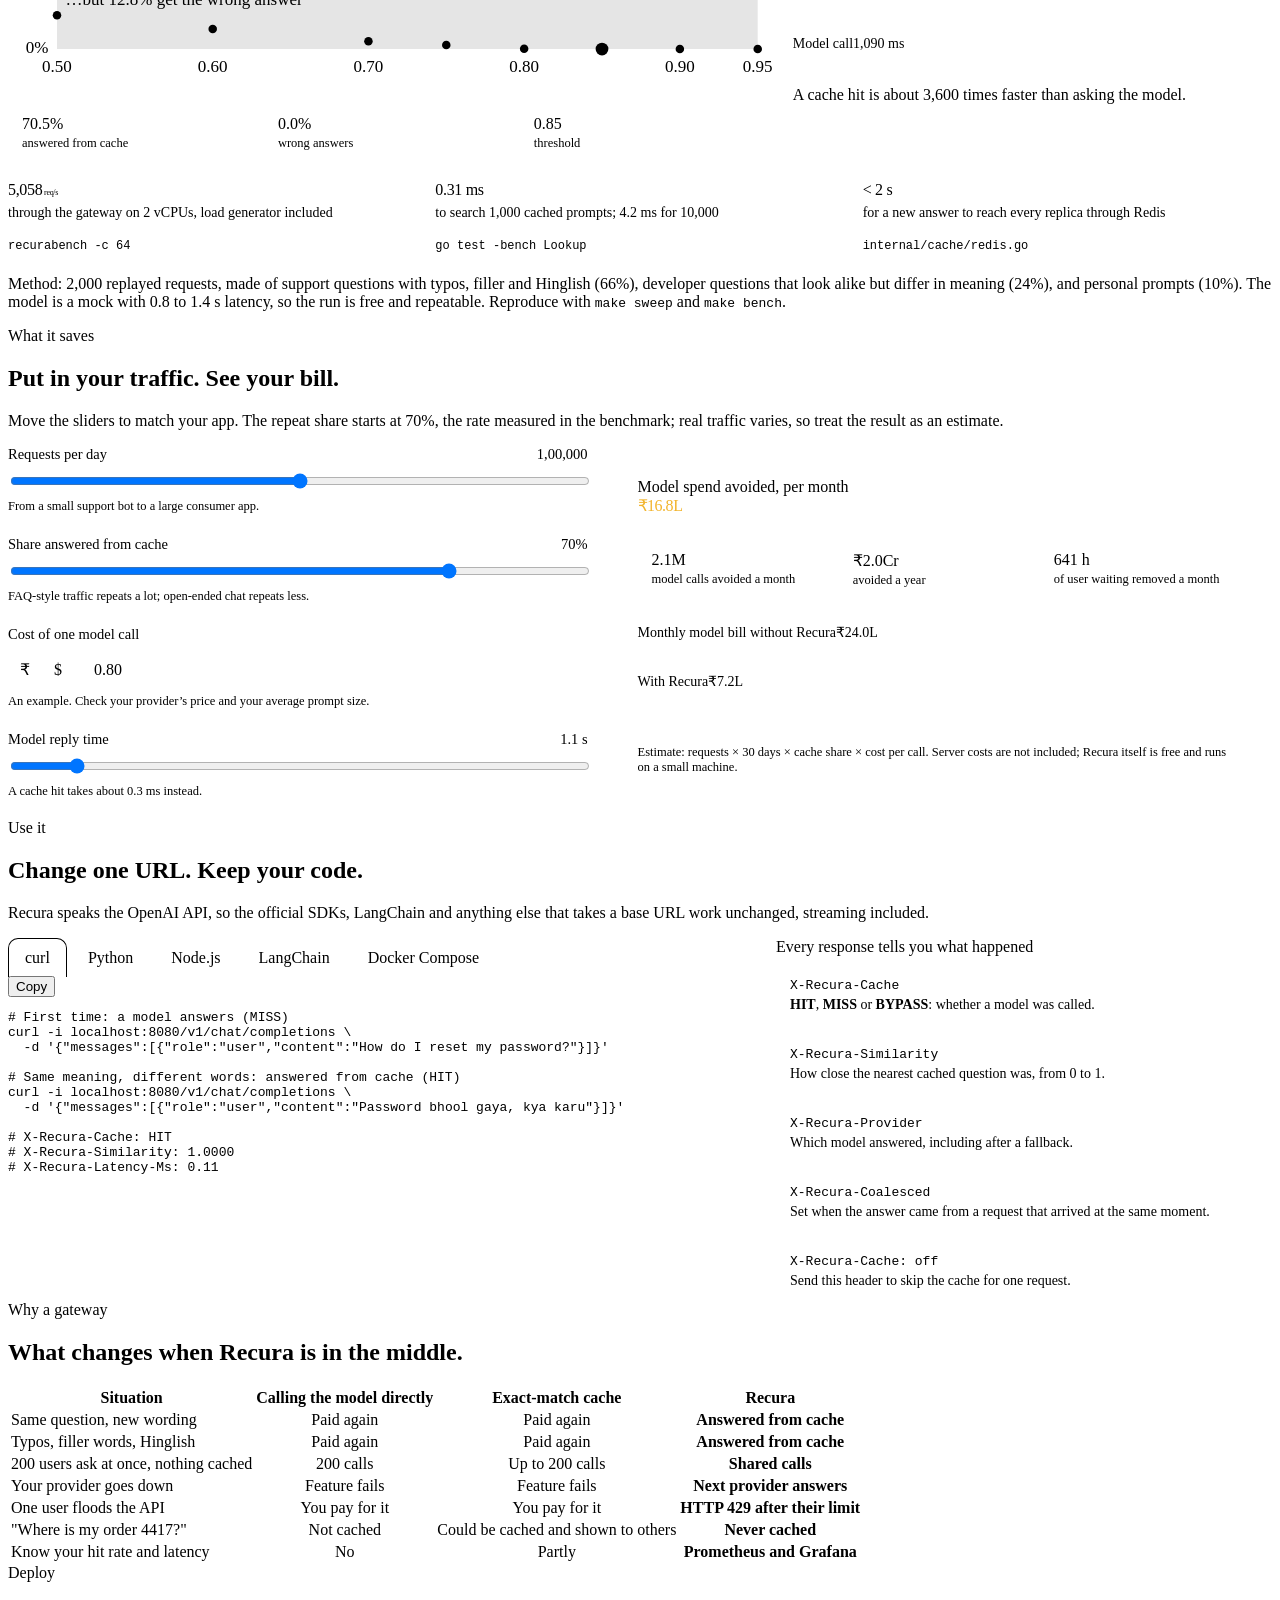
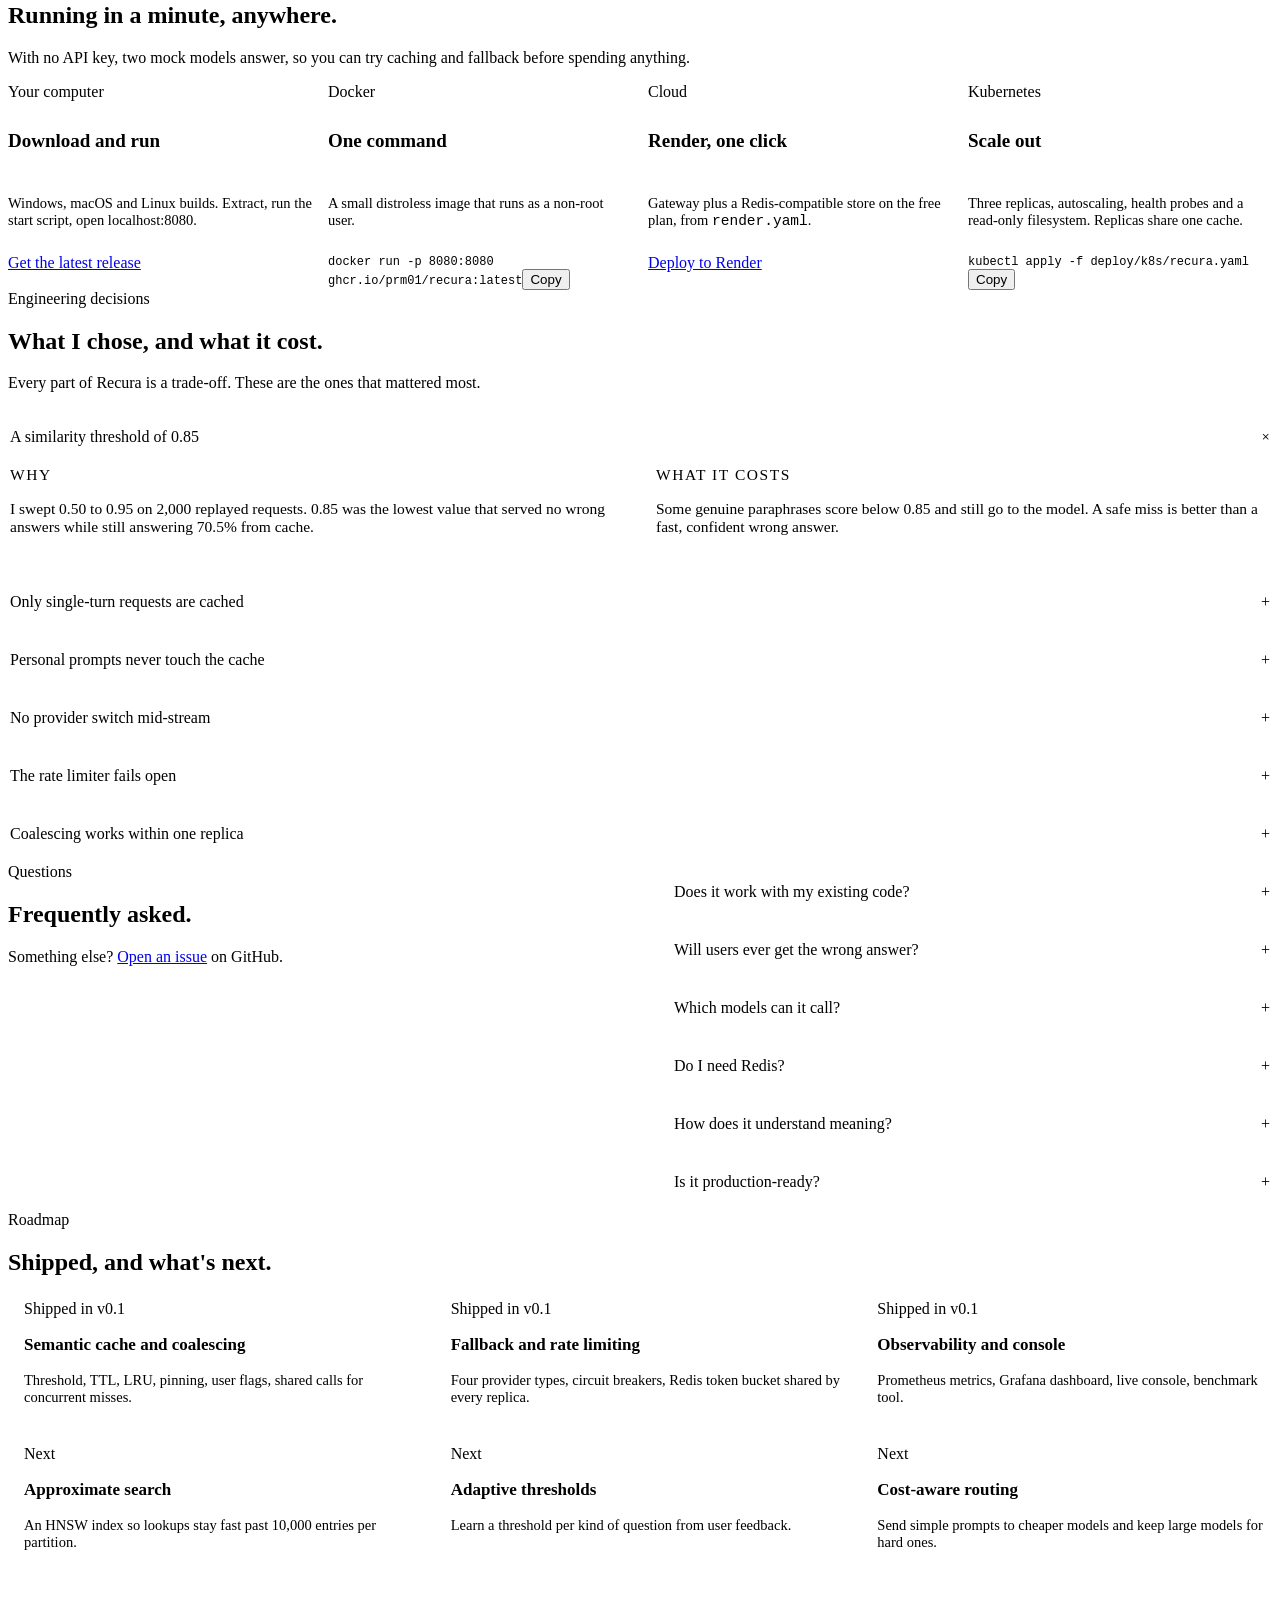
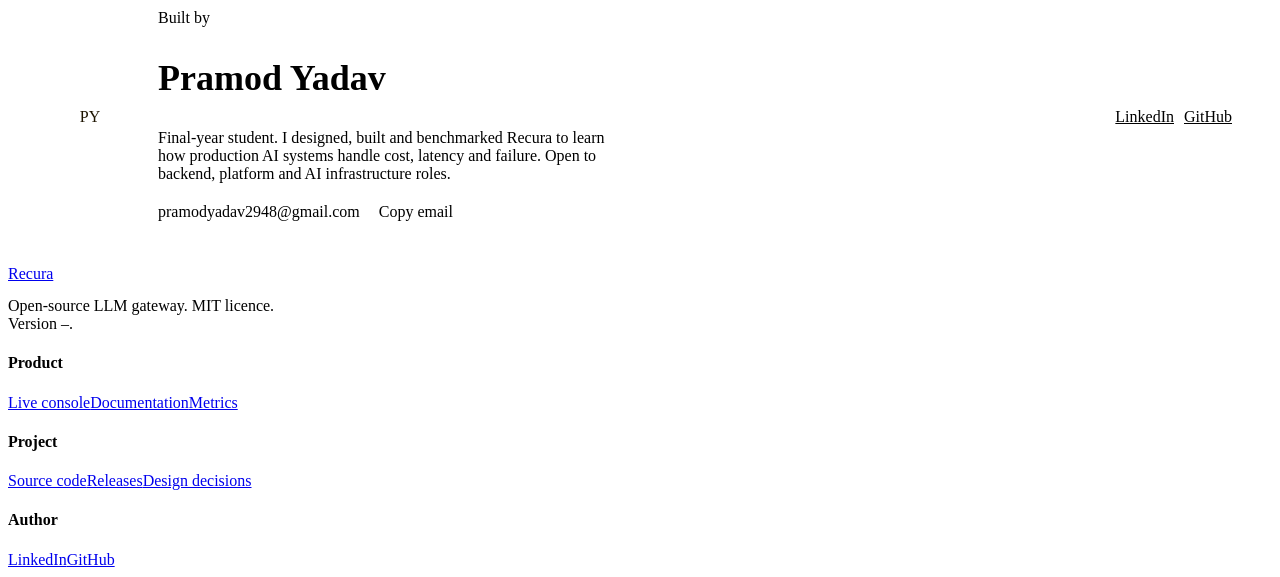
==== commit 771f25f0: "Rename the project from Sieve to Recura Another open-source LLM project already uses the Sieve name," ====
--- a/internal/server/static/index.html
+++ b/internal/server/static/index.html
@@ -3,12 +3,12 @@
 <head>
 <meta charset="utf-8">
 <meta name="viewport" content="width=device-width, initial-scale=1, viewport-fit=cover">
-<title>Sieve: LLM gateway with semantic caching</title>
+<title>Recura: LLM gateway with semantic caching</title>
 <meta name="description" content="Open-source LLM gateway in Go. Answers repeated questions from a semantic cache in under a millisecond, falls back across Claude, OpenAI and Gemini, and rate-limits every user.">
-<meta property="og:title" content="Sieve: stop paying twice for the same question">
+<meta property="og:title" content="Recura: stop paying twice for the same question">
 <meta property="og:description" content="Open-source LLM gateway: semantic caching, request coalescing, provider fallback and rate limiting in one Go binary.">
 <meta name="theme-color" content="#E0A100">
-<link rel="icon" href="data:image/svg+xml,%3Csvg xmlns='http://www.w3.org/2000/svg' viewBox='0 0 32 32'%3E%3Crect width='32' height='32' rx='7' fill='%23E0A100'/%3E%3Cg fill='%2312181C'%3E%3Crect x='7' y='7' width='3' height='18'/%3E%3Crect x='14.5' y='7' width='3' height='18'/%3E%3Crect x='22' y='7' width='3' height='18'/%3E%3C/g%3E%3C/svg%3E">
+<link rel="icon" href="data:image/svg+xml,%3Csvg xmlns='http://www.w3.org/2000/svg' viewBox='0 0 32 32'%3E%3Crect width='32' height='32' rx='8' fill='%23E0A100'/%3E%3Cpath d='M23.61 18.47A8 8 0 1 1 20.24 9.22' fill='none' stroke='%2312181C' stroke-width='3' stroke-linecap='round'/%3E%3Cpath d='M23.29 11.12L18.15 11.80L21.65 6.21Z' fill='%2312181C' stroke='%2312181C' stroke-width='1' stroke-linejoin='round'/%3E%3Ccircle cx='16' cy='16' r='2.7' fill='%2312181C'/%3E%3C/svg%3E">
 <link rel="stylesheet" href="/fonts.css">
 <link rel="stylesheet" href="/site.css">
 <style>
@@ -254,7 +254,7 @@
 <body>
 <nav class="nav" aria-label="Main">
   <div class="wrap">
-    <a class="brand" href="/"><span class="mark" aria-hidden="true"></span>Sieve</a>
+    <a class="brand" href="/"><span class="mark" aria-hidden="true"></span>Recura</a>
     <div class="links" id="links">
       <a href="#how">How it works</a>
       <a href="#benchmarks">Benchmarks</a>
@@ -265,7 +265,7 @@
       <a href="/console">Console</a>
     </div>
     <div class="navr">
-      <a class="btn sm ghost hide-sm" href="https://github.com/Prm01/sieve" target="_blank" rel="noopener"><svg viewBox="0 0 24 24" fill="currentColor" aria-hidden="true"><path d="M12 .5a11.5 11.5 0 0 0-3.6 22.4c.6.1.8-.3.8-.6v-2c-3.2.7-3.9-1.5-3.9-1.5-.5-1.3-1.3-1.7-1.3-1.7-1-.7.1-.7.1-.7 1.2.1 1.8 1.2 1.8 1.2 1 1.8 2.8 1.3 3.5 1 .1-.8.4-1.3.7-1.6-2.6-.3-5.3-1.3-5.3-5.7 0-1.3.5-2.3 1.2-3.1-.1-.3-.5-1.5.1-3.1 0 0 1-.3 3.2 1.2a11 11 0 0 1 5.8 0c2.2-1.5 3.2-1.2 3.2-1.2.6 1.6.2 2.8.1 3.1.8.8 1.2 1.9 1.2 3.1 0 4.4-2.7 5.4-5.3 5.7.4.4.8 1.1.8 2.2v3.3c0 .3.2.7.8.6A11.5 11.5 0 0 0 12 .5z"/></svg>GitHub</a>
+      <a class="btn sm ghost hide-sm" href="https://github.com/Prm01/recura" target="_blank" rel="noopener"><svg viewBox="0 0 24 24" fill="currentColor" aria-hidden="true"><path d="M12 .5a11.5 11.5 0 0 0-3.6 22.4c.6.1.8-.3.8-.6v-2c-3.2.7-3.9-1.5-3.9-1.5-.5-1.3-1.3-1.7-1.3-1.7-1-.7.1-.7.1-.7 1.2.1 1.8 1.2 1.8 1.2 1 1.8 2.8 1.3 3.5 1 .1-.8.4-1.3.7-1.6-2.6-.3-5.3-1.3-5.3-5.7 0-1.3.5-2.3 1.2-3.1-.1-.3-.5-1.5.1-3.1 0 0 1-.3 3.2 1.2a11 11 0 0 1 5.8 0c2.2-1.5 3.2-1.2 3.2-1.2.6 1.6.2 2.8.1 3.1.8.8 1.2 1.9 1.2 3.1 0 4.4-2.7 5.4-5.3 5.7.4.4.8 1.1.8 2.2v3.3c0 .3.2.7.8.6A11.5 11.5 0 0 0 12 .5z"/></svg>GitHub</a>
       <button class="iconbtn" id="theme" type="button" aria-label="Switch theme"></button>
       <button class="iconbtn menu" id="menu" type="button" aria-label="Menu" aria-expanded="false" aria-controls="links"><svg viewBox="0 0 24 24" fill="none" stroke="currentColor" stroke-width="1.8" stroke-linecap="round"><path d="M4 7h16M4 12h16M4 17h16"/></svg></button>
     </div>
@@ -277,13 +277,13 @@
     <div class="reveal">
       <span class="eyebrow">Open-source LLM gateway &middot; Go &middot; MIT</span>
       <h1>Stop paying twice for the <span class="hl">same question.</span></h1>
-      <p class="lede">Sieve sits between your app and your AI models. It answers questions it has already answered in under a millisecond, falls back when a provider goes down, and keeps one user from running up your bill.</p>
+      <p class="lede">Recura sits between your app and your AI models. It answers questions it has already answered in under a millisecond, falls back when a provider goes down, and keeps one user from running up your bill.</p>
       <div class="cta">
         <a class="btn amber" href="/console">Open the live console <svg viewBox="0 0 24 24" fill="none" stroke="currentColor" stroke-width="2" stroke-linecap="round" stroke-linejoin="round"><path d="M5 12h14M13 6l6 6-6 6"/></svg></a>
         <a class="btn ghost" href="/docs">Read the docs</a>
       </div>
       <div class="inline-cmd" aria-label="Run with Docker">
-        <span class="prompt">$</span><code id="cmd-docker">docker run -p 8080:8080 ghcr.io/prm01/sieve:latest</code>
+        <span class="prompt">$</span><code id="cmd-docker">docker run -p 8080:8080 ghcr.io/prm01/recura:latest</code>
         <button type="button" data-copy="#cmd-docker" data-copy-label="Command copied">Copy</button>
       </div>
       <div class="proof" aria-label="Benchmark results">
@@ -318,7 +318,7 @@
     <div class="flowcard">
       <canvas id="flow" aria-hidden="true"></canvas>
       <div class="flowhead">
-        <div class="t">Every dot is a request<small>left: your users &middot; middle: Sieve &middot; right: the model</small></div>
+        <div class="t">Every dot is a request<small>left: your users &middot; middle: Recura &middot; right: the model</small></div>
         <div class="lg"><span><i style="background:#2FA674"></i>answered from cache</span><span><i style="background:#DD6A3B"></i>sent to a model</span><span><i style="background:#9AA3A7"></i>personal, bypassed</span><span><i style="background:#B48CE6"></i>rate limited</span></div>
       </div>
       <div class="flowmode" id="flowmode"><i></i><span>Simulated traffic</span></div>
@@ -344,7 +344,7 @@
       <div class="q">"How do I reset my password?" <span>call 1 &middot; paid</span></div>
       <div class="q">"I forgot my password" <span>call 2 &middot; paid</span></div>
       <div class="q">"Password bhool gaya, kya karu" <span>call 3 &middot; paid</span></div>
-      <div class="qsum">One question. Three model calls. With Sieve: one call, then two answers in under a millisecond.</div>
+      <div class="qsum">One question. Three model calls. With Recura: one call, then two answers in under a millisecond.</div>
     </div>
   </div>
 </section>
@@ -415,7 +415,7 @@
       </div>
     </div>
     <div class="tiles">
-      <div class="card tile"><b>5,058<span style="font-size:.5em"> req/s</span></b><p>through the gateway on 2 vCPUs, load generator included</p><code>sievebench -c 64</code></div>
+      <div class="card tile"><b>5,058<span style="font-size:.5em"> req/s</span></b><p>through the gateway on 2 vCPUs, load generator included</p><code>recurabench -c 64</code></div>
       <div class="card tile"><b>0.31 ms</b><p>to search 1,000 cached prompts; 4.2 ms for 10,000</p><code>go test -bench Lookup</code></div>
       <div class="card tile"><b>&lt; 2 s</b><p>for a new answer to reach every replica through Redis</p><code>internal/cache/redis.go</code></div>
     </div>
@@ -445,10 +445,10 @@
           <div><b id="o-wait">642 h</b><small>of user waiting removed a month</small></div>
         </div>
         <div class="cmpbars">
-          <div><div class="row"><span>Monthly model bill without Sieve</span><b id="o-before">&#8377;24L</b></div><div class="track"><i style="width:100%;background:var(--miss)"></i></div></div>
-          <div><div class="row"><span>With Sieve</span><b id="o-after">&#8377;7.2L</b></div><div class="track"><i id="o-afterbar" style="width:30%;background:var(--hit)"></i></div></div>
+          <div><div class="row"><span>Monthly model bill without Recura</span><b id="o-before">&#8377;24L</b></div><div class="track"><i style="width:100%;background:var(--miss)"></i></div></div>
+          <div><div class="row"><span>With Recura</span><b id="o-after">&#8377;7.2L</b></div><div class="track"><i id="o-afterbar" style="width:30%;background:var(--hit)"></i></div></div>
         </div>
-        <p class="fine">Estimate: requests &times; 30 days &times; cache share &times; cost per call. Server costs are not included; Sieve itself is free and runs on a small machine.</p>
+        <p class="fine">Estimate: requests &times; 30 days &times; cache share &times; cost per call. Server costs are not included; Recura itself is free and runs on a small machine.</p>
       </div>
     </div>
   </div>
@@ -459,7 +459,7 @@
     <div class="shead">
       <span class="eyebrow">Use it</span>
       <h2>Change one URL. Keep your code.</h2>
-      <p>Sieve speaks the OpenAI API, so the official SDKs, LangChain and anything else that takes a base URL work unchanged, streaming included.</p>
+      <p>Recura speaks the OpenAI API, so the official SDKs, LangChain and anything else that takes a base URL work unchanged, streaming included.</p>
     </div>
     <div class="integ">
       <div>
@@ -468,11 +468,11 @@
       </div>
       <div class="hdrs">
         <span class="label">Every response tells you what happened</span>
-        <div class="hdr"><code>X-Sieve-Cache</code><span><b>HIT</b>, <b>MISS</b> or <b>BYPASS</b>: whether a model was called.</span></div>
-        <div class="hdr"><code>X-Sieve-Similarity</code><span>How close the nearest cached question was, from 0 to 1.</span></div>
-        <div class="hdr"><code>X-Sieve-Provider</code><span>Which model answered, including after a fallback.</span></div>
-        <div class="hdr"><code>X-Sieve-Coalesced</code><span>Set when the answer came from a request that arrived at the same moment.</span></div>
-        <div class="hdr"><code>X-Sieve-Cache: off</code><span>Send this header to skip the cache for one request.</span></div>
+        <div class="hdr"><code>X-Recura-Cache</code><span><b>HIT</b>, <b>MISS</b> or <b>BYPASS</b>: whether a model was called.</span></div>
+        <div class="hdr"><code>X-Recura-Similarity</code><span>How close the nearest cached question was, from 0 to 1.</span></div>
+        <div class="hdr"><code>X-Recura-Provider</code><span>Which model answered, including after a fallback.</span></div>
+        <div class="hdr"><code>X-Recura-Coalesced</code><span>Set when the answer came from a request that arrived at the same moment.</span></div>
+        <div class="hdr"><code>X-Recura-Cache: off</code><span>Send this header to skip the cache for one request.</span></div>
       </div>
     </div>
   </div>
@@ -482,11 +482,11 @@
   <div class="wrap">
     <div class="shead">
       <span class="eyebrow">Why a gateway</span>
-      <h2>What changes when Sieve is in the middle.</h2>
+      <h2>What changes when Recura is in the middle.</h2>
     </div>
     <div class="tblwrap">
       <table class="t cmp">
-        <thead><tr><th>Situation</th><th>Calling the model directly</th><th>Exact-match cache</th><th>Sieve</th></tr></thead>
+        <thead><tr><th>Situation</th><th>Calling the model directly</th><th>Exact-match cache</th><th>Recura</th></tr></thead>
         <tbody>
           <tr><td>Same question, new wording</td><td class="n">Paid again</td><td class="n">Paid again</td><td class="y">Answered from cache</td></tr>
           <tr><td>Typos, filler words, Hinglish</td><td class="n">Paid again</td><td class="n">Paid again</td><td class="y">Answered from cache</td></tr>
@@ -509,10 +509,10 @@
       <p>With no API key, two mock models answer, so you can try caching and fallback before spending anything.</p>
     </div>
     <div class="deploy">
-      <div class="card dep"><span class="label">Your computer</span><h3>Download and run</h3><p>Windows, macOS and Linux builds. Extract, run the start script, open localhost:8080.</p><a class="btn sm ghost" href="https://github.com/Prm01/sieve/releases/latest" target="_blank" rel="noopener">Get the latest release</a></div>
-      <div class="card dep"><span class="label">Docker</span><h3>One command</h3><p>A small distroless image that runs as a non-root user.</p><div class="inline-cmd"><code id="d2">docker run -p 8080:8080 ghcr.io/prm01/sieve:latest</code><button type="button" data-copy="#d2">Copy</button></div></div>
-      <div class="card dep"><span class="label">Cloud</span><h3>Render, one click</h3><p>Gateway plus a Redis-compatible store on the free plan, from <code class="i">render.yaml</code>.</p><a class="btn sm ghost" href="https://render.com/deploy?repo=https://github.com/Prm01/sieve" target="_blank" rel="noopener">Deploy to Render</a></div>
-      <div class="card dep"><span class="label">Kubernetes</span><h3>Scale out</h3><p>Three replicas, autoscaling, health probes and a read-only filesystem. Replicas share one cache.</p><div class="inline-cmd"><code id="d4">kubectl apply -f deploy/k8s/sieve.yaml</code><button type="button" data-copy="#d4">Copy</button></div></div>
+      <div class="card dep"><span class="label">Your computer</span><h3>Download and run</h3><p>Windows, macOS and Linux builds. Extract, run the start script, open localhost:8080.</p><a class="btn sm ghost" href="https://github.com/Prm01/recura/releases/latest" target="_blank" rel="noopener">Get the latest release</a></div>
+      <div class="card dep"><span class="label">Docker</span><h3>One command</h3><p>A small distroless image that runs as a non-root user.</p><div class="inline-cmd"><code id="d2">docker run -p 8080:8080 ghcr.io/prm01/recura:latest</code><button type="button" data-copy="#d2">Copy</button></div></div>
+      <div class="card dep"><span class="label">Cloud</span><h3>Render, one click</h3><p>Gateway plus a Redis-compatible store on the free plan, from <code class="i">render.yaml</code>.</p><a class="btn sm ghost" href="https://render.com/deploy?repo=https://github.com/Prm01/recura" target="_blank" rel="noopener">Deploy to Render</a></div>
+      <div class="card dep"><span class="label">Kubernetes</span><h3>Scale out</h3><p>Three replicas, autoscaling, health probes and a read-only filesystem. Replicas share one cache.</p><div class="inline-cmd"><code id="d4">kubectl apply -f deploy/k8s/recura.yaml</code><button type="button" data-copy="#d4">Copy</button></div></div>
     </div>
   </div>
 </section>
@@ -522,7 +522,7 @@
     <div class="shead">
       <span class="eyebrow">Engineering decisions</span>
       <h2>What I chose, and what it cost.</h2>
-      <p>Every part of Sieve is a trade-off. These are the ones that mattered most.</p>
+      <p>Every part of Recura is a trade-off. These are the ones that mattered most.</p>
     </div>
     <div class="acc" id="acc"></div>
   </div>
@@ -530,7 +530,7 @@
 
 <section class="s" id="faq">
   <div class="wrap two">
-    <div class="shead" style="margin:0"><span class="eyebrow">Questions</span><h2>Frequently asked.</h2><p>Something else? <a href="https://github.com/Prm01/sieve/issues" target="_blank" rel="noopener">Open an issue</a> on GitHub.</p></div>
+    <div class="shead" style="margin:0"><span class="eyebrow">Questions</span><h2>Frequently asked.</h2><p>Something else? <a href="https://github.com/Prm01/recura/issues" target="_blank" rel="noopener">Open an issue</a> on GitHub.</p></div>
     <div class="acc" id="faqs"></div>
   </div>
 </section>
@@ -556,7 +556,7 @@
       <div>
         <span class="label" style="color:color-mix(in srgb,var(--bg) 60%,transparent)">Built by</span>
         <h2>Pramod Yadav</h2>
-        <p>Final-year student. I designed, built and benchmarked Sieve to learn how production AI systems handle cost, latency and failure. Open to backend, platform and AI infrastructure roles.</p>
+        <p>Final-year student. I designed, built and benchmarked Recura to learn how production AI systems handle cost, latency and failure. Open to backend, platform and AI infrastructure roles.</p>
         <div class="mail"><span id="email">pramodyadav2948@gmail.com</span><button type="button" data-copy="#email" data-copy-label="Email copied">Copy email</button></div>
       </div>
       <div class="acts">
@@ -569,9 +569,9 @@
 
 <footer class="f">
   <div class="wrap">
-    <div><a class="brand" href="/" style="display:inline-flex"><span class="mark" aria-hidden="true"></span>Sieve</a><p style="margin-top:10px;max-width:36ch">Open-source LLM gateway. MIT licence. Version <span data-version>–</span>.</p></div>
+    <div><a class="brand" href="/" style="display:inline-flex"><span class="mark" aria-hidden="true"></span>Recura</a><p style="margin-top:10px;max-width:36ch">Open-source LLM gateway. MIT licence. Version <span data-version>–</span>.</p></div>
     <div><h4>Product</h4><a href="/console">Live console</a><a href="/docs">Documentation</a><a href="/metrics">Metrics</a></div>
-    <div><h4>Project</h4><a href="https://github.com/Prm01/sieve" target="_blank" rel="noopener">Source code</a><a href="https://github.com/Prm01/sieve/releases" target="_blank" rel="noopener">Releases</a><a href="https://github.com/Prm01/sieve/blob/main/docs/ARCHITECTURE.md" target="_blank" rel="noopener">Design decisions</a></div>
+    <div><h4>Project</h4><a href="https://github.com/Prm01/recura" target="_blank" rel="noopener">Source code</a><a href="https://github.com/Prm01/recura/releases" target="_blank" rel="noopener">Releases</a><a href="https://github.com/Prm01/recura/blob/main/docs/ARCHITECTURE.md" target="_blank" rel="noopener">Design decisions</a></div>
     <div><h4>Author</h4><a href="https://www.linkedin.com/in/pramod-yadav-7810b5299" target="_blank" rel="noopener">LinkedIn</a><a href="https://github.com/Prm01" target="_blank" rel="noopener">GitHub</a></div>
   </div>
 </footer>
@@ -582,7 +582,7 @@
 const esc=s=>String(s).replace(/[&<>"]/g,c=>({'&':'&amp;','<':'&lt;','>':'&gt;','"':'&quot;'}[c]));
 const reduce=matchMedia('(prefers-reduced-motion: reduce)').matches;
 const sleep=ms=>new Promise(r=>setTimeout(r,reduce?0:ms));
-const fmt=v=>sieve.fmtMs(v);
+const fmt=v=>recura.fmtMs(v);
 
 /* ---------- terminal ---------- */
 const term=$('term');let termRun=0;
@@ -601,8 +601,8 @@
  const n=POOL[Math.floor(Math.random()*POOL.length)];
  const qs=[`How do I change my ${n} settings?`,`pls how to change ${n} settings`];
  try{for(const q of qs){newLine('p').textContent='$ ';newLine().textContent=`ask "${q}"\n`;
-   const t0=performance.now();const r=await fetch('/v1/chat/completions',{method:'POST',headers:{'Content-Type':'application/json'},body:JSON.stringify({model:'sieve',messages:[{role:'user',content:q}]})});
-   const ms=performance.now()-t0;const c=r.headers.get('X-Sieve-Cache')||'ERR';const sim=r.headers.get('X-Sieve-Similarity');const prov=r.headers.get('X-Sieve-Provider');const gw=r.headers.get('X-Sieve-Latency-Ms');
+   const t0=performance.now();const r=await fetch('/v1/chat/completions',{method:'POST',headers:{'Content-Type':'application/json'},body:JSON.stringify({model:'recura',messages:[{role:'user',content:q}]})});
+   const ms=performance.now()-t0;const c=r.headers.get('X-Recura-Cache')||'ERR';const sim=r.headers.get('X-Recura-Similarity');const prov=r.headers.get('X-Recura-Provider');const gw=r.headers.get('X-Recura-Latency-Ms');
    if(r.status===429){newLine('b').textContent='  429 rate limited · try again in '+(r.headers.get('Retry-After')||'a few')+' s\n\n';break}
    if(r.status===401){newLine('b').textContent='  401 · this gateway needs an API key. Use the console.\n\n';break}
    const j=await r.json();if(!r.ok)throw new Error(j.error&&j.error.message||r.statusText);
@@ -755,9 +755,9 @@
   else if(!live&&!reduce){simAcc+=dt;while(simAcc>170){simAcc-=170;spawn(simKind())}}
   draw();if(!reduce)requestAnimationFrame(frame)}
  function draw(){const gx=gateX(),mx=modelX(),b=bot();cx.clearRect(0,0,W,H);
-  // gate: a vertical sieve of short bars
+  // gate: a vertical filter of short bars
   cx.fillStyle='rgba(224,161,0,.9)';for(let y=top-8;y<b+8;y+=11){cx.fillRect(gx-1.5,y,3,6)}
-  cx.font='11px "IBM Plex Mono", monospace';cx.textAlign='center';cx.fillStyle='#7F8A8F';cx.fillText('SIEVE',gx,b+22);
+  cx.font='11px "IBM Plex Mono", monospace';cx.textAlign='center';cx.fillStyle='#7F8A8F';cx.fillText('RECURA',gx,b+22);
   // model box
   cx.strokeStyle='rgba(217,222,217,.18)';cx.lineWidth=1;cx.beginPath();cx.roundRect?cx.roundRect(mx-26,top-6,52,b-top+12,10):cx.rect(mx-26,top-6,52,b-top+12);cx.stroke();cx.fillText('MODEL',mx,b+22);
   for(const p of parts){p.t++;
@@ -784,24 +784,24 @@
 curl -i localhost:8080/v1/chat/completions \\
   -d <span class="s">'{"messages":[{"role":"user","content":"Password bhool gaya, kya karu"}]}'</span>
 
-<span class="c"># X-Sieve-Cache: HIT
-# X-Sieve-Similarity: 1.0000
-# X-Sieve-Latency-Ms: 0.11</span>`,
+<span class="c"># X-Recura-Cache: HIT
+# X-Recura-Similarity: 1.0000
+# X-Recura-Latency-Ms: 0.11</span>`,
  'Python':`<span class="k">from</span> openai <span class="k">import</span> OpenAI
 
-client = OpenAI(base_url=<span class="s">"http://localhost:8080/v1"</span>, api_key=<span class="s">"sk-sieve-team-a"</span>)
+client = OpenAI(base_url=<span class="s">"http://localhost:8080/v1"</span>, api_key=<span class="s">"sk-recura-team-a"</span>)
 
 r = client.chat.completions.with_raw_response.create(
-    model=<span class="s">"sieve"</span>,
+    model=<span class="s">"recura"</span>,
     messages=[{<span class="s">"role"</span>: <span class="s">"user"</span>, <span class="s">"content"</span>: <span class="s">"What is your refund policy?"</span>}],
 )
-<span class="f">print</span>(r.headers[<span class="s">"X-Sieve-Cache"</span>], r.parse().choices[0].message.content)`,
+<span class="f">print</span>(r.headers[<span class="s">"X-Recura-Cache"</span>], r.parse().choices[0].message.content)`,
  'Node.js':`<span class="k">import</span> OpenAI <span class="k">from</span> <span class="s">"openai"</span>;
 
-<span class="k">const</span> client = <span class="k">new</span> OpenAI({ baseURL: <span class="s">"http://localhost:8080/v1"</span>, apiKey: <span class="s">"sk-sieve-team-a"</span> });
+<span class="k">const</span> client = <span class="k">new</span> OpenAI({ baseURL: <span class="s">"http://localhost:8080/v1"</span>, apiKey: <span class="s">"sk-recura-team-a"</span> });
 
 <span class="k">const</span> stream = <span class="k">await</span> client.chat.completions.create({
-  model: <span class="s">"sieve"</span>, stream: <span class="k">true</span>,
+  model: <span class="s">"recura"</span>, stream: <span class="k">true</span>,
   messages: [{ role: <span class="s">"user"</span>, content: <span class="s">"Explain CAP theorem simply"</span> }],
 });
 <span class="k">for await</span> (<span class="k">const</span> chunk <span class="k">of</span> stream) process.stdout.<span class="f">write</span>(chunk.choices[0]?.delta?.content ?? <span class="s">""</span>);`,
@@ -809,12 +809,12 @@
 
 llm = ChatOpenAI(
     base_url=<span class="s">"http://localhost:8080/v1"</span>,
-    api_key=<span class="s">"sk-sieve-team-a"</span>,
-    model=<span class="s">"sieve"</span>,
+    api_key=<span class="s">"sk-recura-team-a"</span>,
+    model=<span class="s">"recura"</span>,
 )
 <span class="f">print</span>(llm.invoke(<span class="s">"How long does shipping take?"</span>).content)`,
  'Docker Compose':`<span class="c"># Gateway + Redis + Prometheus + Grafana, dashboard preloaded</span>
-git clone https://github.com/Prm01/sieve && <span class="k">cd</span> sieve
+git clone https://github.com/Prm01/recura && <span class="k">cd</span> recura
 docker compose up --build
 
 <span class="c"># Gateway   http://localhost:8080
@@ -823,7 +823,7 @@
 $('tabs').innerHTML=names.map((n,i)=>`<button type="button" role="tab" aria-selected="${i===0}" data-n="${n}">${n}</button>`).join('');
 function showTab(n){document.querySelectorAll('#tabs button').forEach(b=>b.setAttribute('aria-selected',b.dataset.n===n));$('codepre').innerHTML=CODE[n]}
 $('tabs').addEventListener('click',e=>{const b=e.target.closest('button');if(b)showTab(b.dataset.n)});
-$('codecopy').addEventListener('click',()=>sieve.copy($('codepre').innerText,'Code copied'));
+$('codecopy').addEventListener('click',()=>recura.copy($('codepre').innerText,'Code copied'));
 showTab('curl');
 
 /* ---------- decisions + faq ---------- */
@@ -834,9 +834,9 @@
 ['The rate limiter fails open','If Redis is unreachable, requests are allowed and the error is counted. A limiter outage should not become a product outage.','During a Redis outage, limits are not enforced.'],
 ['Coalescing works within one replica','Sharing calls across replicas would need a distributed lock, which costs a Redis round trip on every miss.','With several replicas, each can make one call for the same burst.']];
 $('acc').innerHTML=DEC.map(([t,w,c],i)=>`<details${i===0?' open':''}><summary>${t}</summary><div class="body"><div><span class="k">Why</span><p>${w}</p></div><div><span class="k">What it costs</span><p>${c}</p></div></div></details>`).join('');
-const FAQ=[['Does it work with my existing code?','Yes, if your code uses the OpenAI API or an SDK that lets you set a base URL. Point it at Sieve and keep everything else, including streaming.'],
+const FAQ=[['Does it work with my existing code?','Yes, if your code uses the OpenAI API or an SDK that lets you set a base URL. Point it at Recura and keep everything else, including streaming.'],
 ['Will users ever get the wrong answer?','At the default threshold the benchmark served none. Your traffic is different, so check the similarity histogram in Grafana before lowering it. Any user can flag a cached answer, and it is never served again.'],
-['Which models can it call?','Anthropic Claude, OpenAI, Google Gemini, and any OpenAI-compatible server such as Ollama, vLLM, LM Studio, Groq or OpenRouter. List several and Sieve falls back in order.'],
+['Which models can it call?','Anthropic Claude, OpenAI, Google Gemini, and any OpenAI-compatible server such as Ollama, vLLM, LM Studio, Groq or OpenRouter. List several and Recura falls back in order.'],
 ['Do I need Redis?','No. Without it the cache and rate limits live in memory, which is fine for one instance. Add Redis when you run several replicas, so they share one cache and one limit.'],
 ['How does it understand meaning?','The built-in embedder matches words, spelling variants and synonyms you list, which suits FAQ-style traffic and needs no API. For open-ended traffic, plug in any embeddings API and re-tune the threshold.'],
 ['Is it production-ready?','It is tested with the race detector against real Redis on every commit, and each choice is documented with its trade-off. It has not yet run at large scale, and the docs list its limitations plainly.']];
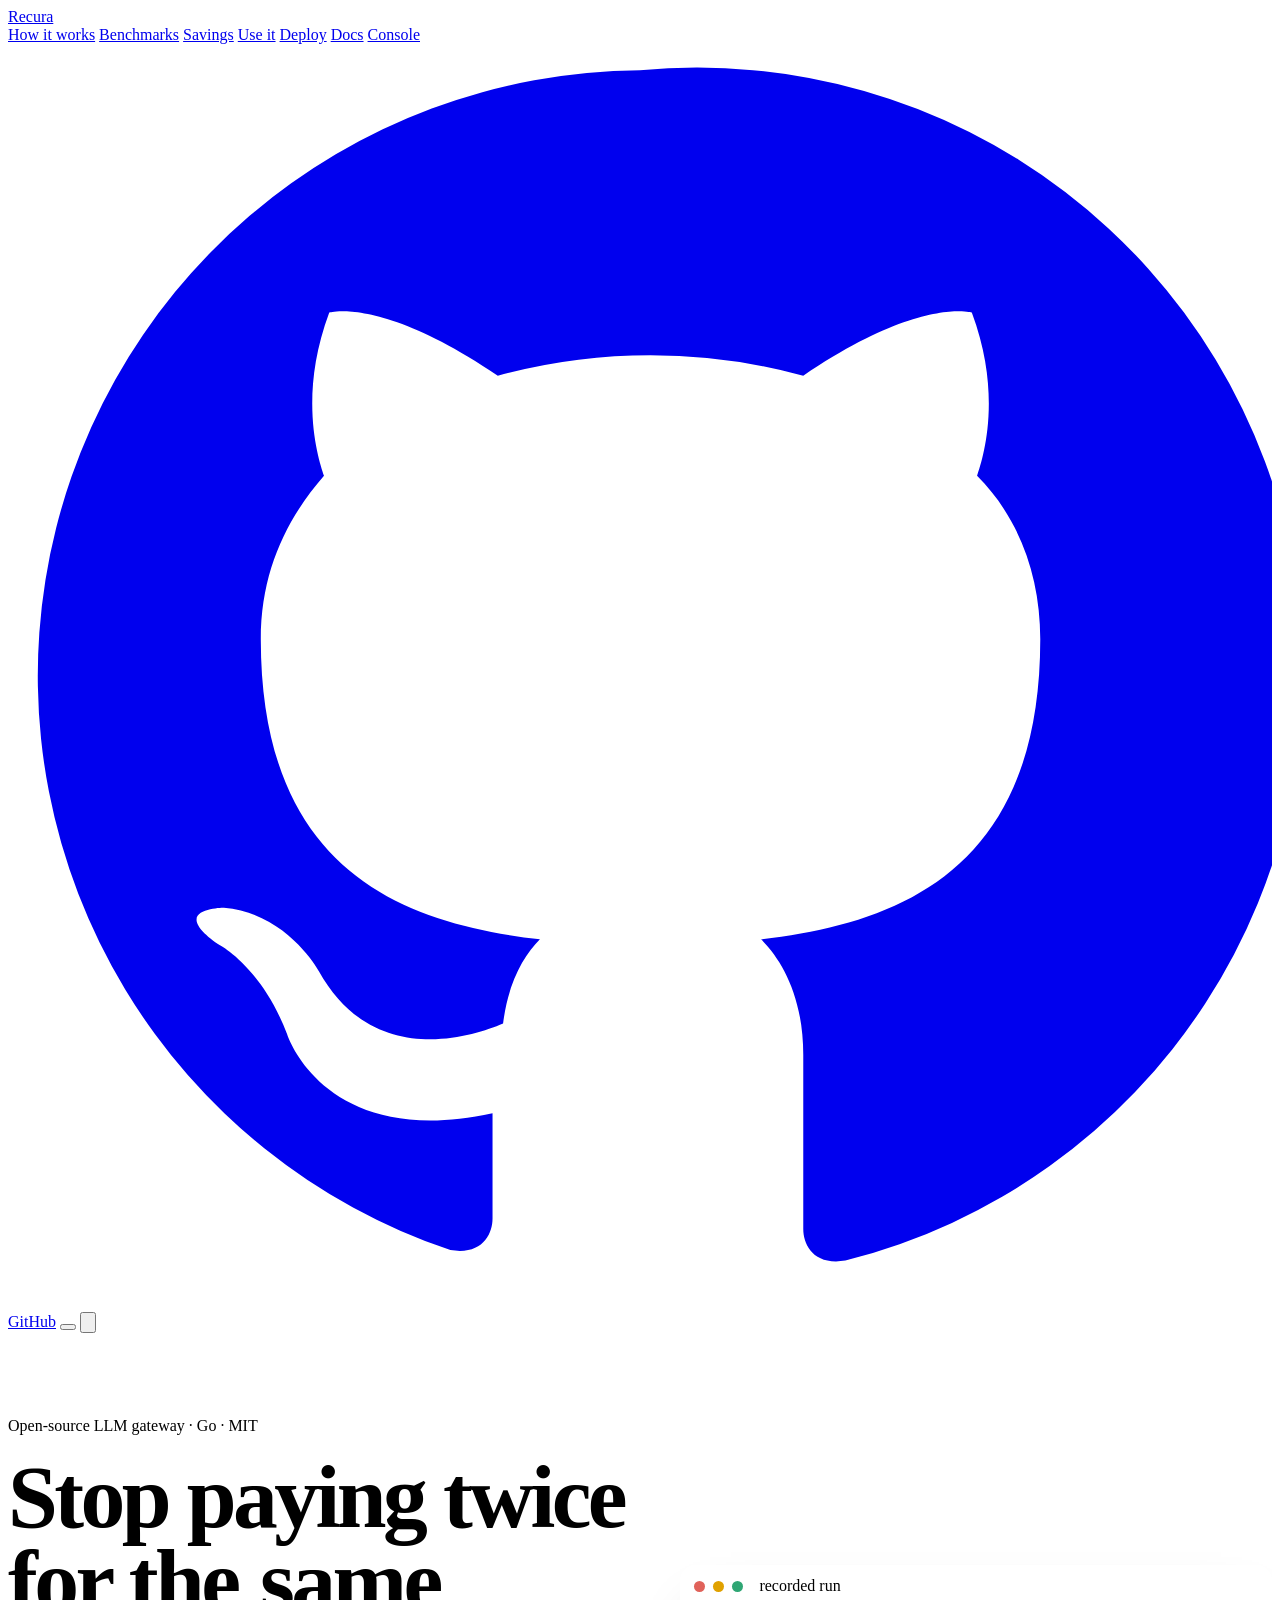
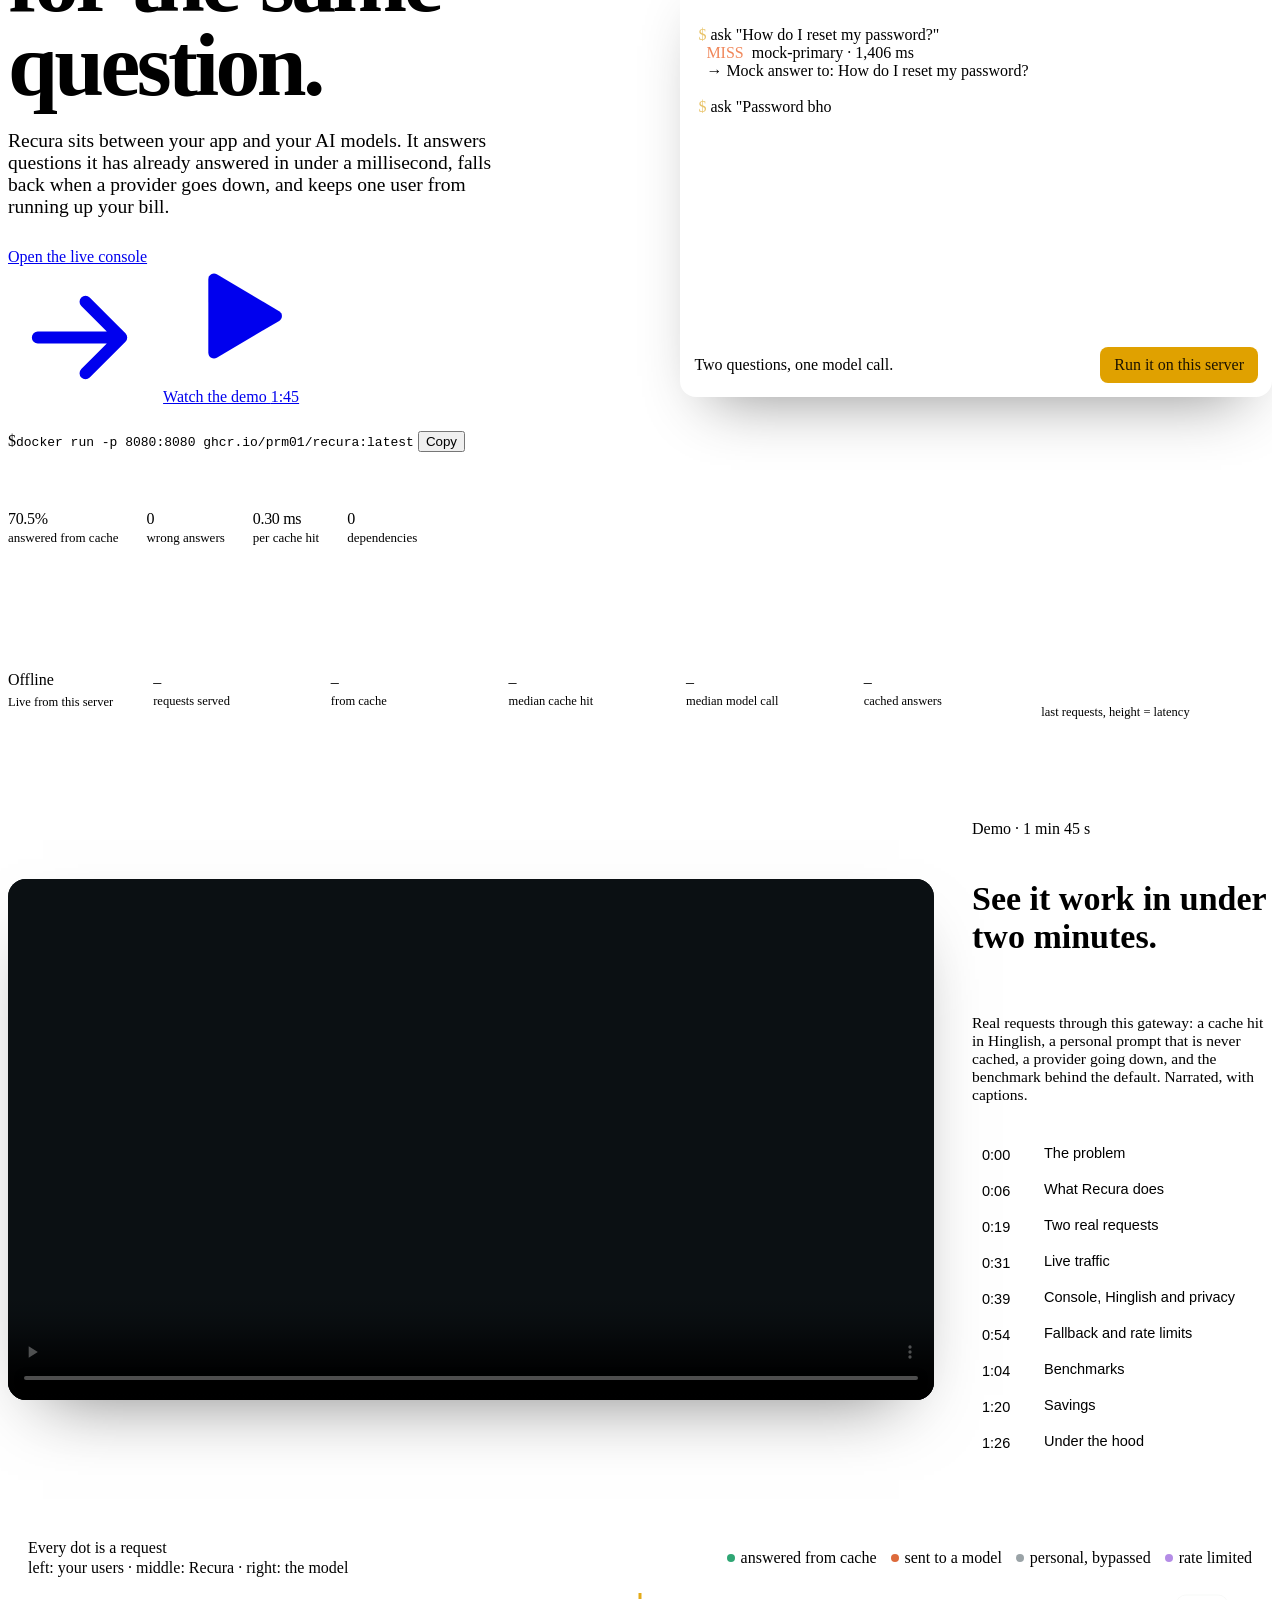
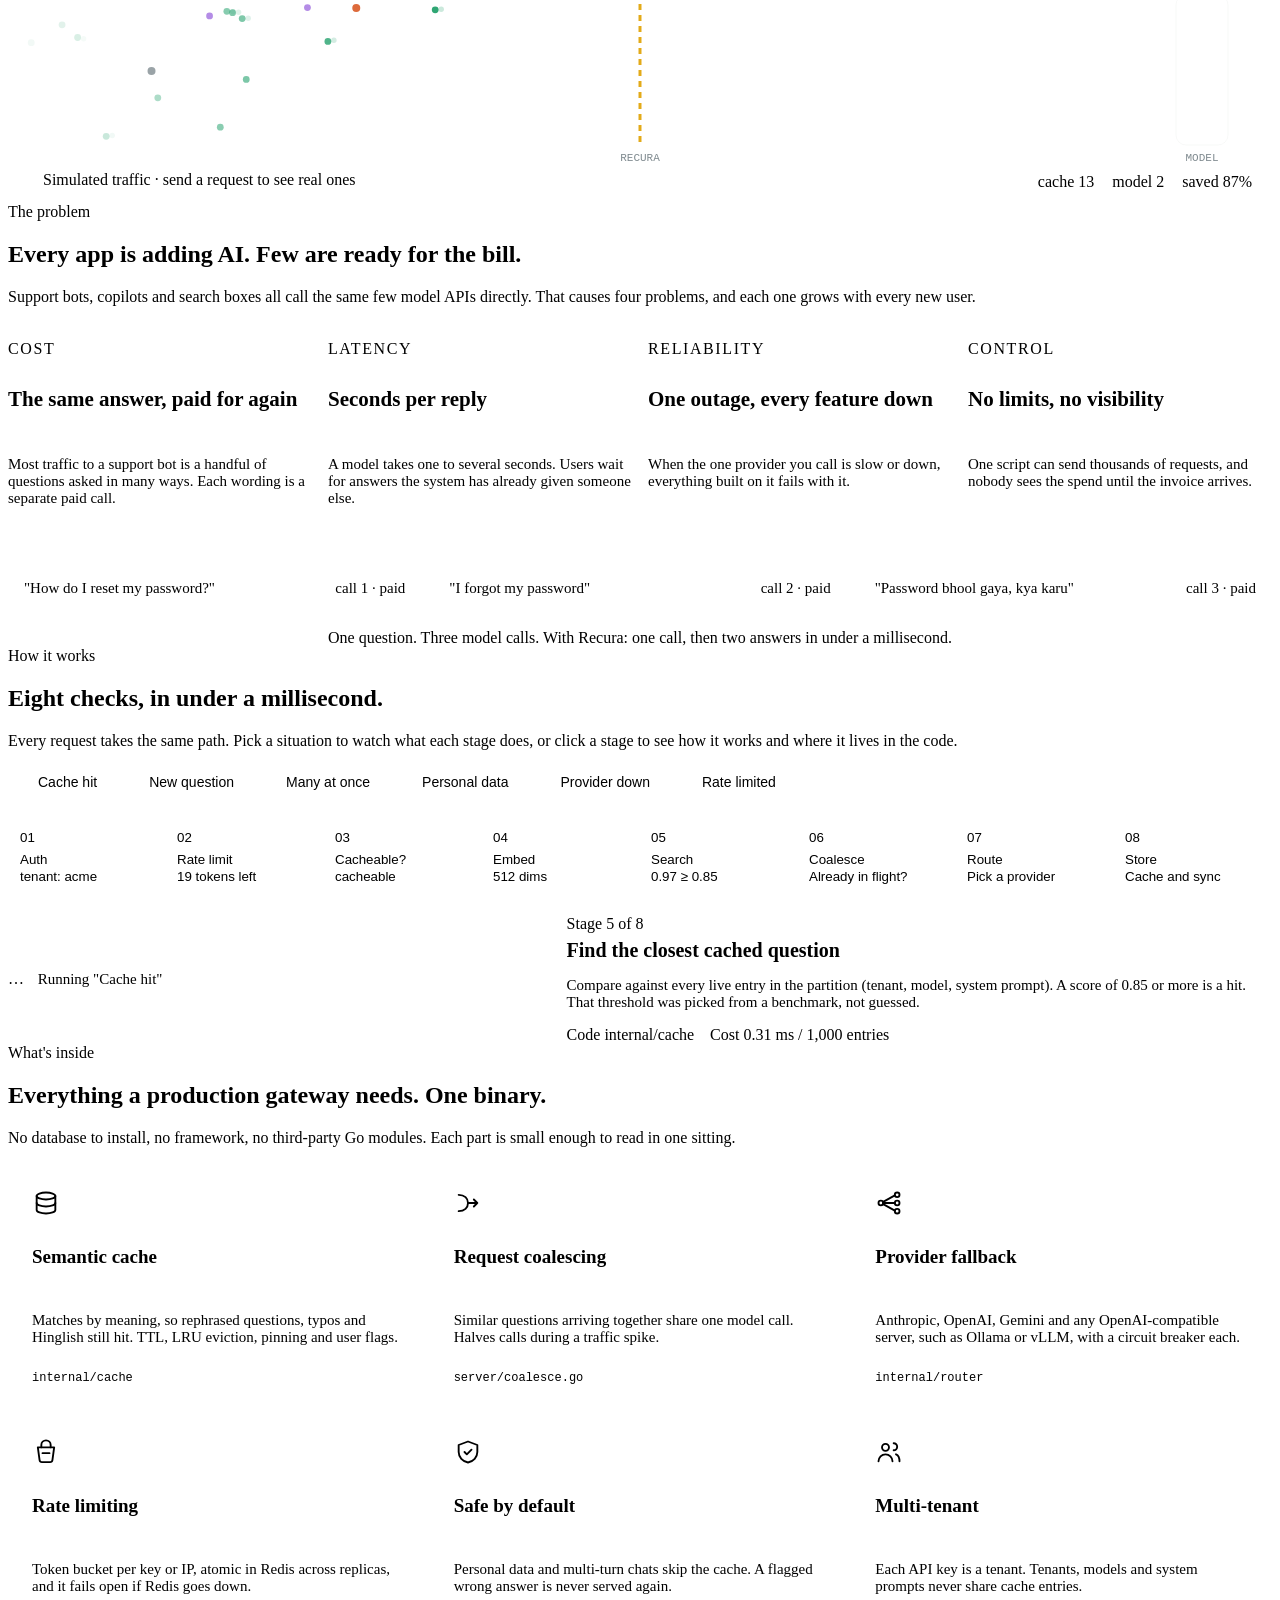
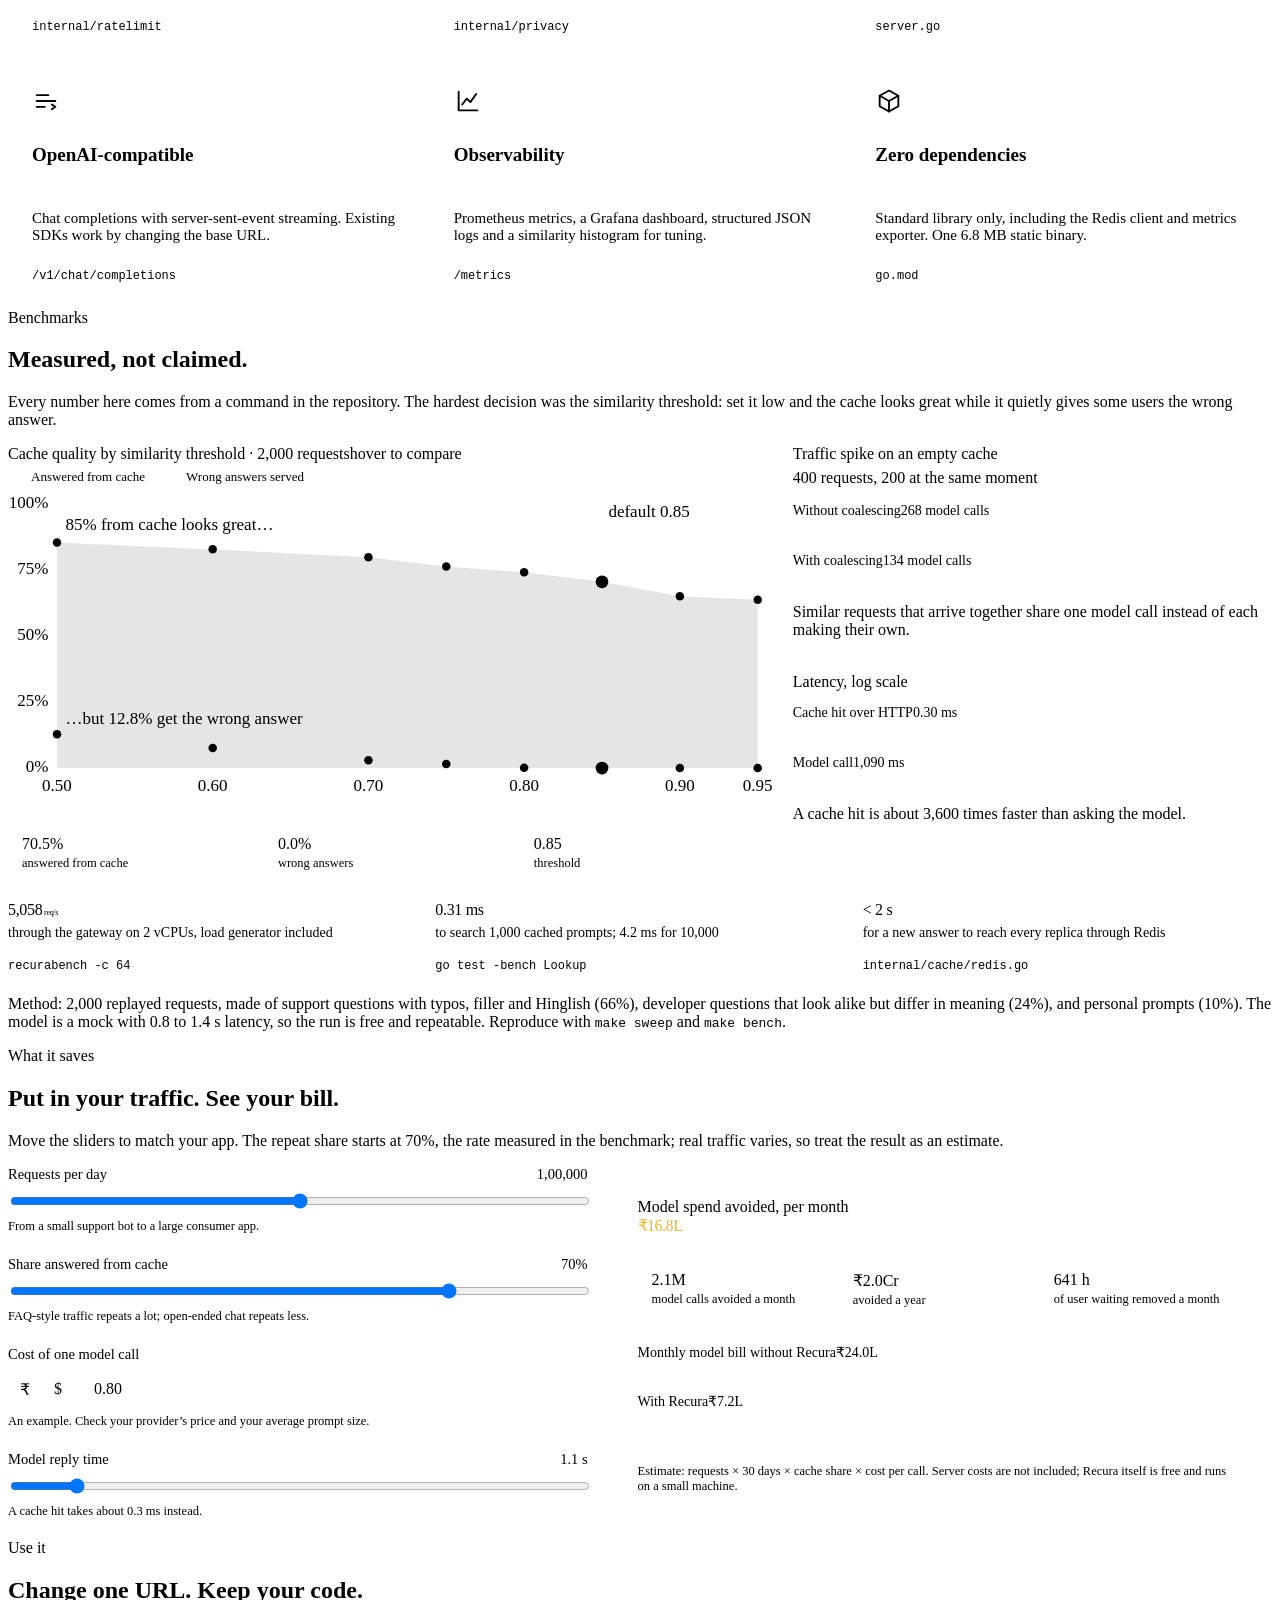
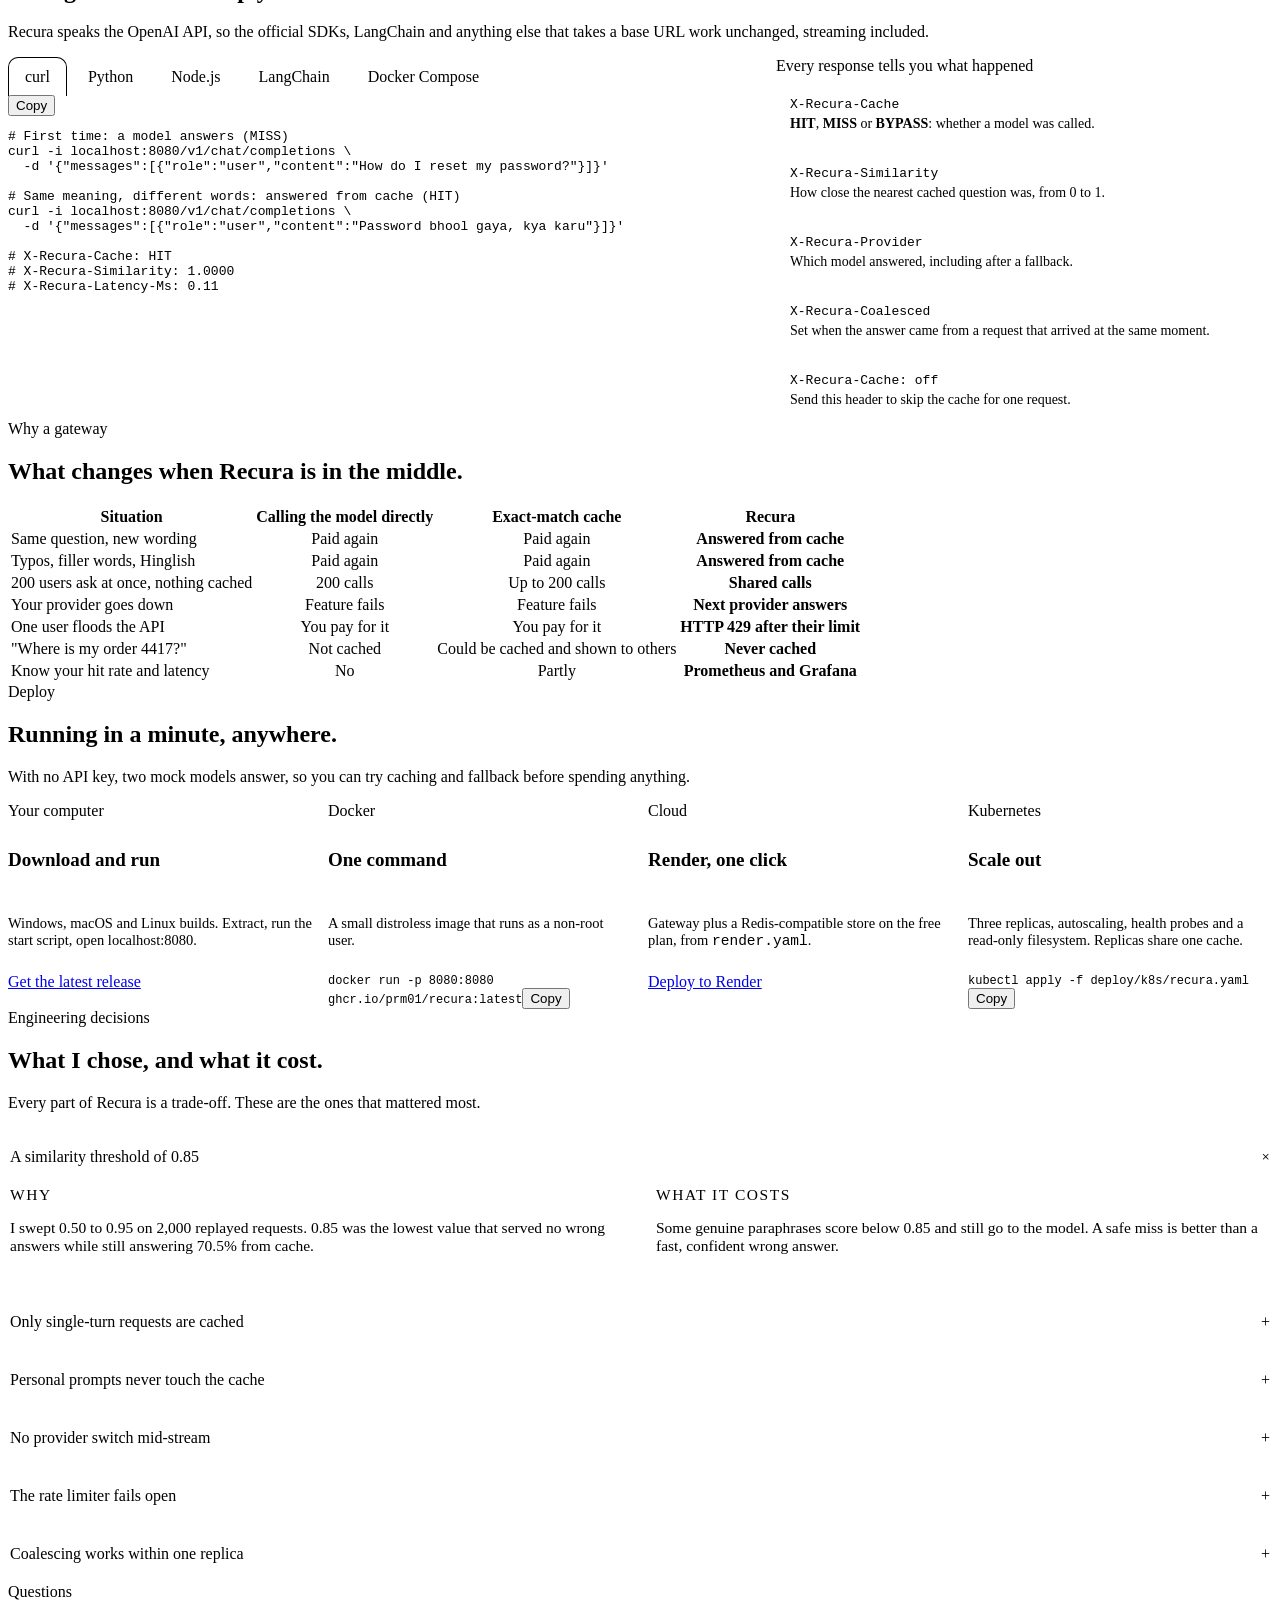
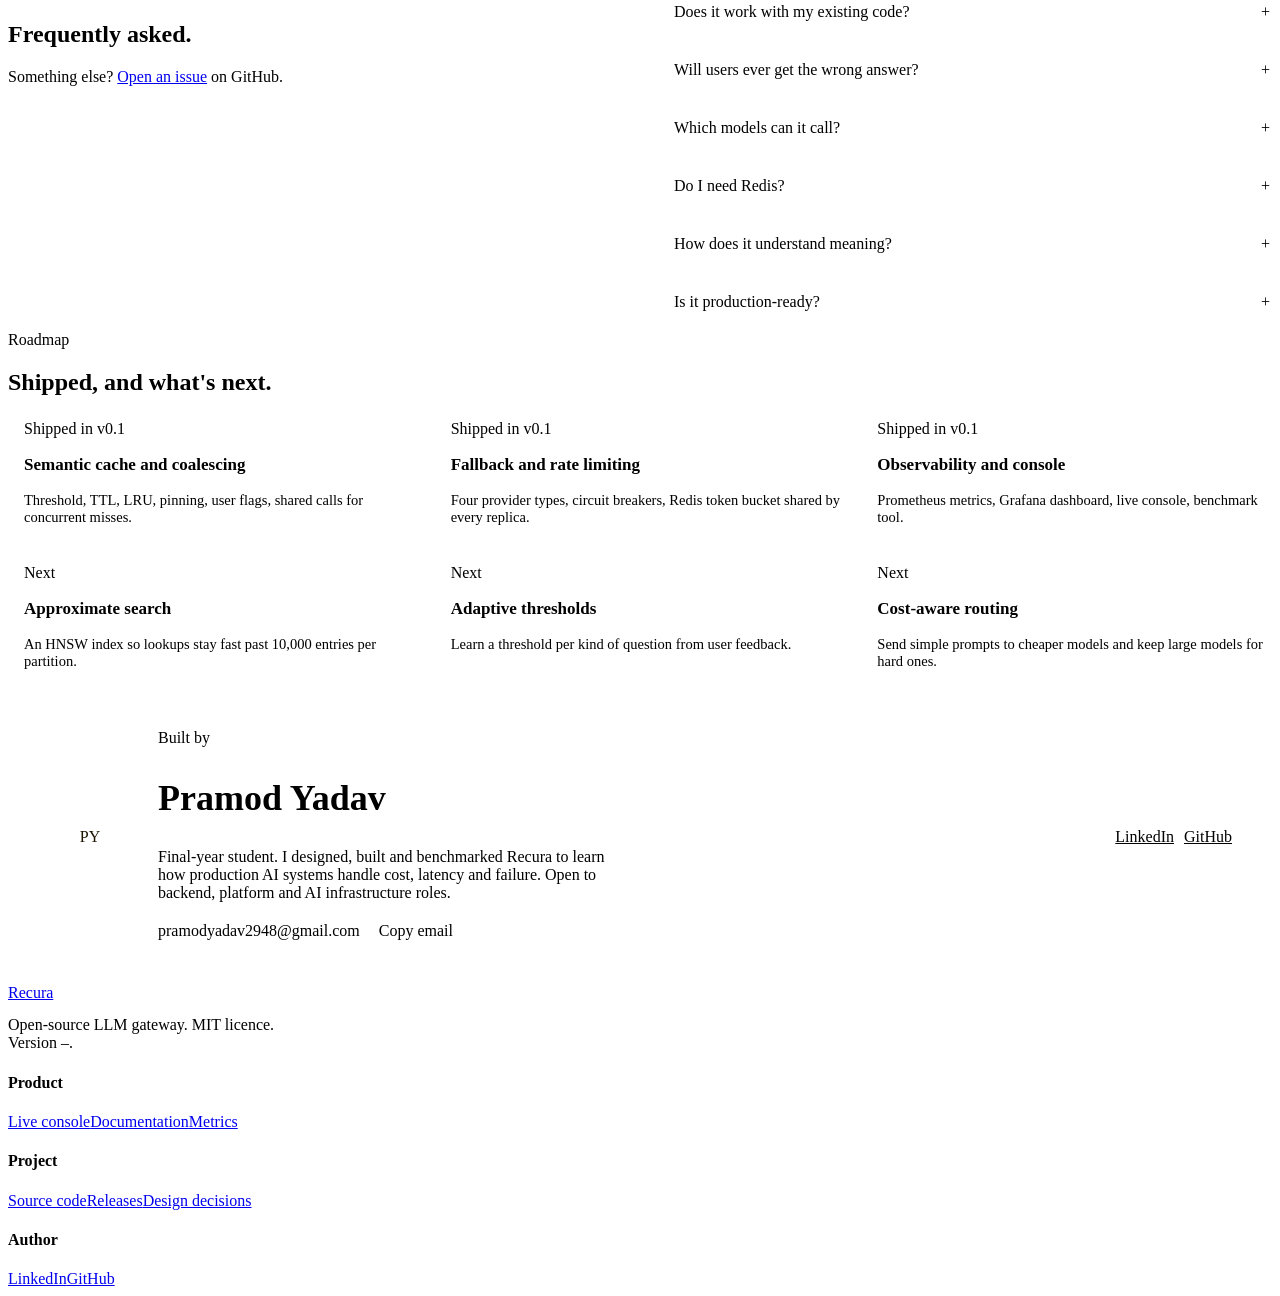
==== commit db9ad3ea: "Add a narrated demo video to the home page and README A 1 minute 45 second tour recorded from the re" ====
--- a/internal/server/static/index.html
+++ b/internal/server/static/index.html
@@ -248,6 +248,20 @@
 .cmpbars .track{background:rgba(255,255,255,.1)}
 .outcome .fine{font-size:12.5px;color:var(--term-dim)}
 @media (max-width:1000px){.calc{grid-template-columns:1fr}.outs{grid-template-columns:1fr}}
+
+/* demo video */
+.watch{padding-block:clamp(48px,7vw,80px) 0;scroll-margin-top:70px}
+.watch .wrap{display:grid;grid-template-columns:minmax(0,1fr) 300px;gap:clamp(20px,3vw,40px);align-items:center}
+.vframe{position:relative;border-radius:18px;overflow:hidden;background:#0B1013;border:1px solid color-mix(in srgb,var(--term) 60%,var(--line));box-shadow:0 30px 70px -35px rgba(0,0,0,.55);aspect-ratio:16/9;max-width:100%}
+.vframe video{display:block;width:100%;height:100%;object-fit:cover;background:#0B1013}
+.vnotes{display:grid;gap:14px}
+.vnotes h2{font-size:clamp(26px,3vw,34px);font-weight:800}
+.vnotes p{color:var(--muted);font-size:15.5px}
+.chapters{display:grid;gap:2px;margin-top:4px}
+.chapters button{display:grid;grid-template-columns:52px 1fr;gap:10px;text-align:left;border:0;background:transparent;padding:8px 10px;border-radius:8px;font-size:14.5px;color:var(--ink-2)}
+.chapters button:hover{background:var(--sunk);color:var(--ink)}
+.chapters button span{font:500 12.5px var(--mono);color:var(--muted);padding-top:2px}
+@media (max-width:900px){.watch .wrap{grid-template-columns:1fr}}
 </style>
 <script src="/site.js"></script>
 </head>
@@ -280,7 +294,7 @@
       <p class="lede">Recura sits between your app and your AI models. It answers questions it has already answered in under a millisecond, falls back when a provider goes down, and keeps one user from running up your bill.</p>
       <div class="cta">
         <a class="btn amber" href="/console">Open the live console <svg viewBox="0 0 24 24" fill="none" stroke="currentColor" stroke-width="2" stroke-linecap="round" stroke-linejoin="round"><path d="M5 12h14M13 6l6 6-6 6"/></svg></a>
-        <a class="btn ghost" href="/docs">Read the docs</a>
+        <a class="btn ghost" href="#demo-video"><svg viewBox="0 0 24 24" fill="currentColor" aria-hidden="true"><path d="M8 5.5v13a1 1 0 0 0 1.5.86l11-6.5a1 1 0 0 0 0-1.72l-11-6.5A1 1 0 0 0 8 5.5z"/></svg>Watch the demo <span style="font:500 12.5px var(--mono);color:var(--muted)">1:45</span></a>
       </div>
       <div class="inline-cmd" aria-label="Run with Docker">
         <span class="prompt">$</span><code id="cmd-docker">docker run -p 8080:8080 ghcr.io/prm01/recura:latest</code>
@@ -312,6 +326,23 @@
     <div class="cell spark-cell"><div class="spark" id="spark" aria-hidden="true"></div><small id="spark-note">last requests, height = latency</small></div>
   </div>
 </div>
+
+<section class="watch" id="demo-video" aria-label="Demo video">
+  <div class="wrap">
+    <div class="vframe">
+      <video id="demo" controls preload="metadata" playsinline poster="/media/recura-demo-poster.jpg">
+        <source src="/media/recura-demo.mp4" type="video/mp4">
+        Your browser can't play this video. <a href="/media/recura-demo.mp4">Download it</a> instead.
+      </video>
+    </div>
+    <div class="vnotes">
+      <span class="eyebrow">Demo &middot; 1 min 45 s</span>
+      <h2>See it work in under two minutes.</h2>
+      <p>Real requests through this gateway: a cache hit in Hinglish, a personal prompt that is never cached, a provider going down, and the benchmark behind the default. Narrated, with captions.</p>
+      <div class="chapters" id="chapters"></div>
+    </div>
+  </div>
+</section>
 
 <section class="flow" aria-label="Live traffic through this gateway">
   <div class="wrap">
@@ -774,6 +805,12 @@
  else requestAnimationFrame(frame);
 })();
 
+/* ---------- demo video chapters ---------- */
+(function(){const v=$('demo');const CH=[[0,'The problem'],[6,'What Recura does'],[19,'Two real requests'],[31,'Live traffic'],[39,'Console, Hinglish and privacy'],[54,'Fallback and rate limits'],[64,'Benchmarks'],[80,'Savings'],[86,'Under the hood']];
+ $('chapters').innerHTML=CH.map(([t,n])=>`<button type="button" data-t="${t}"><span>${Math.floor(t/60)}:${String(t%60).padStart(2,'0')}</span>${n}</button>`).join('');
+ $('chapters').addEventListener('click',e=>{const b=e.target.closest('button');if(!b)return;v.currentTime=+b.dataset.t;v.play().catch(()=>{})});
+})();
+
 /* ---------- code tabs ---------- */
 const CODE={
  'curl':`<span class="c"># First time: a model answers (MISS)</span>
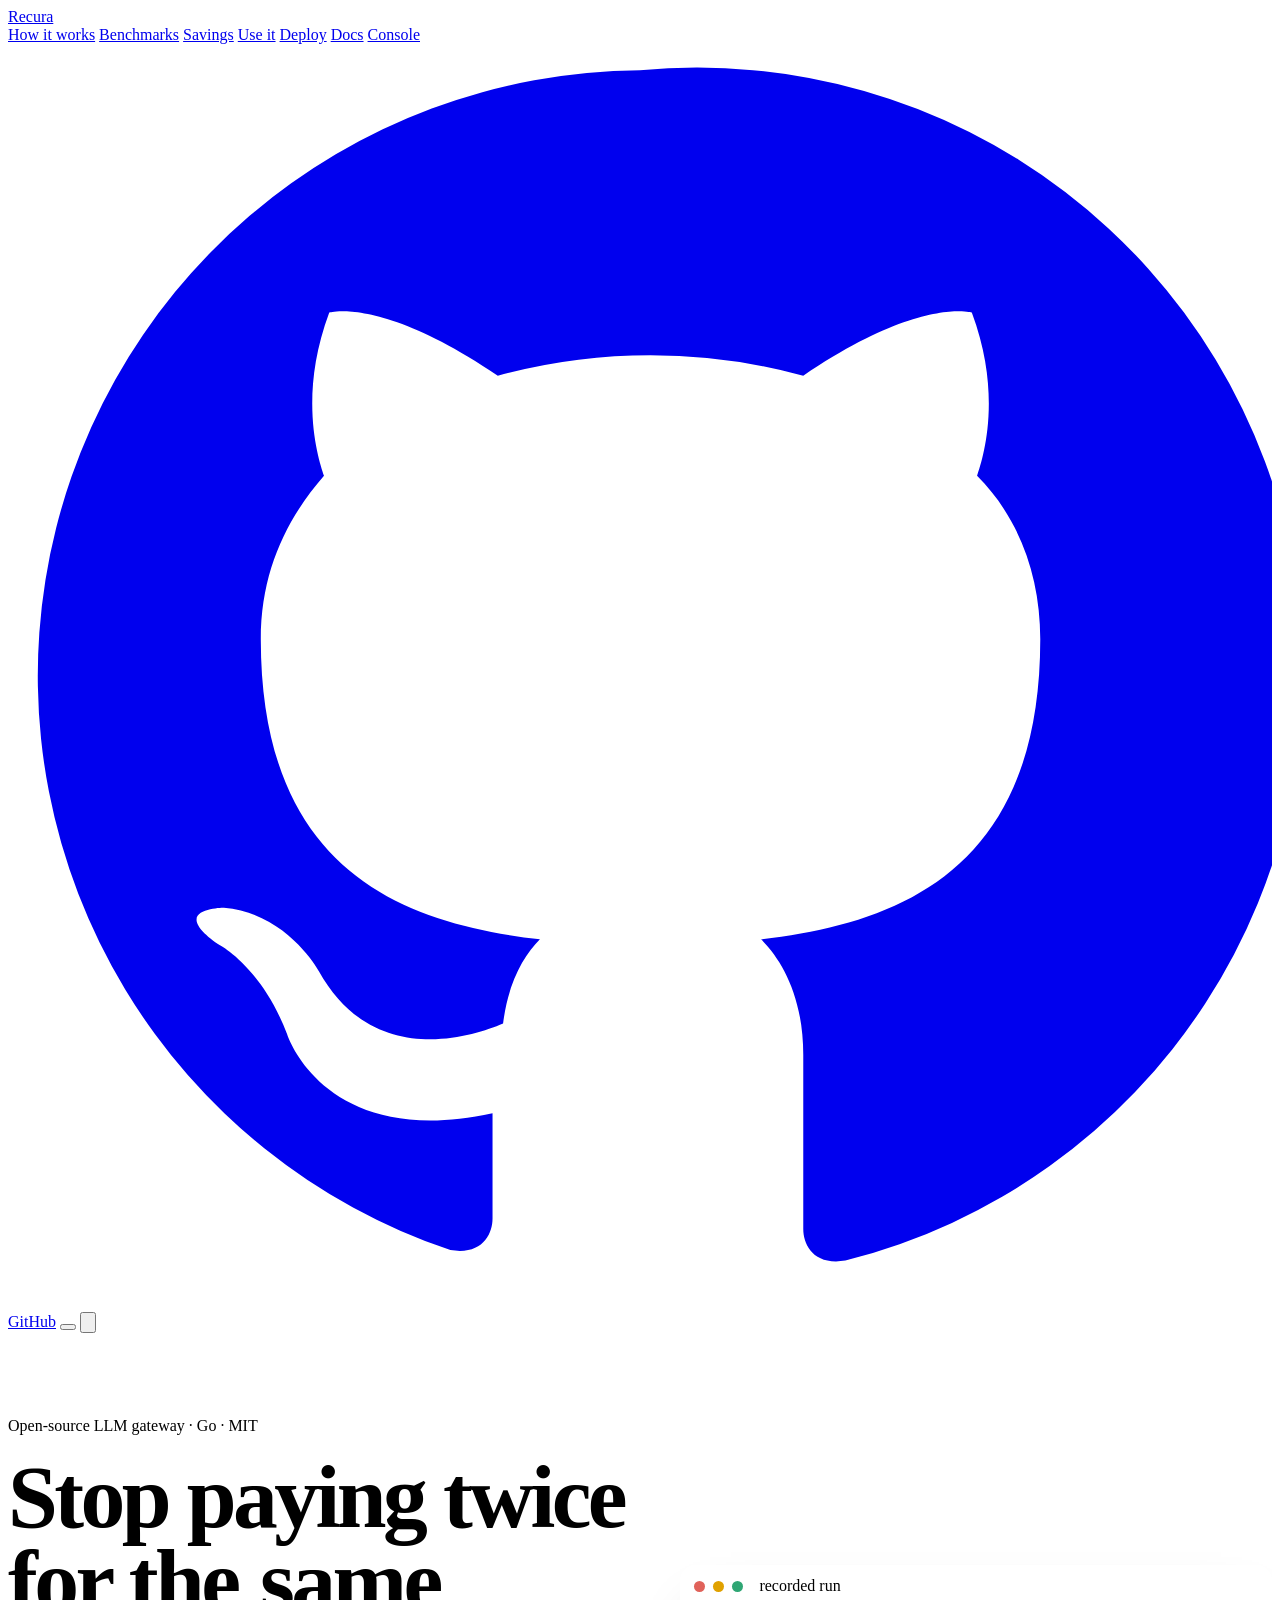
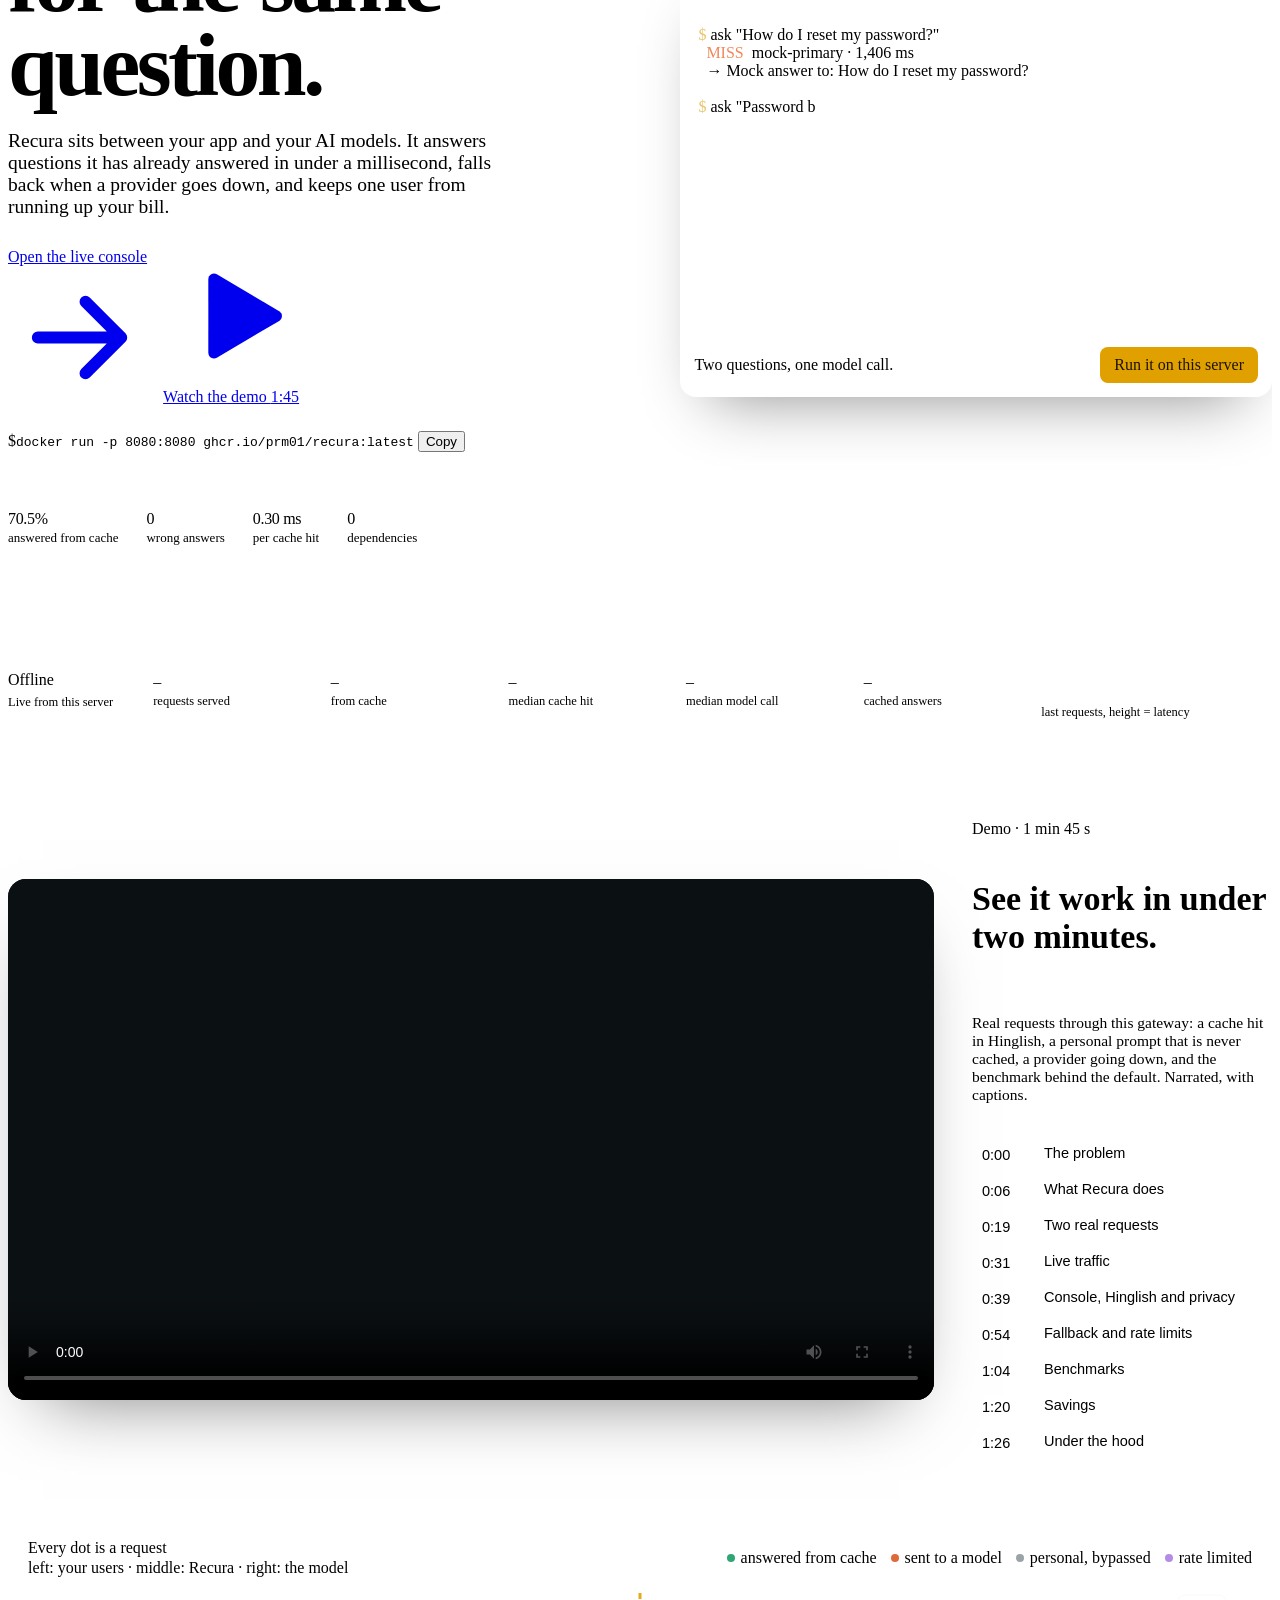
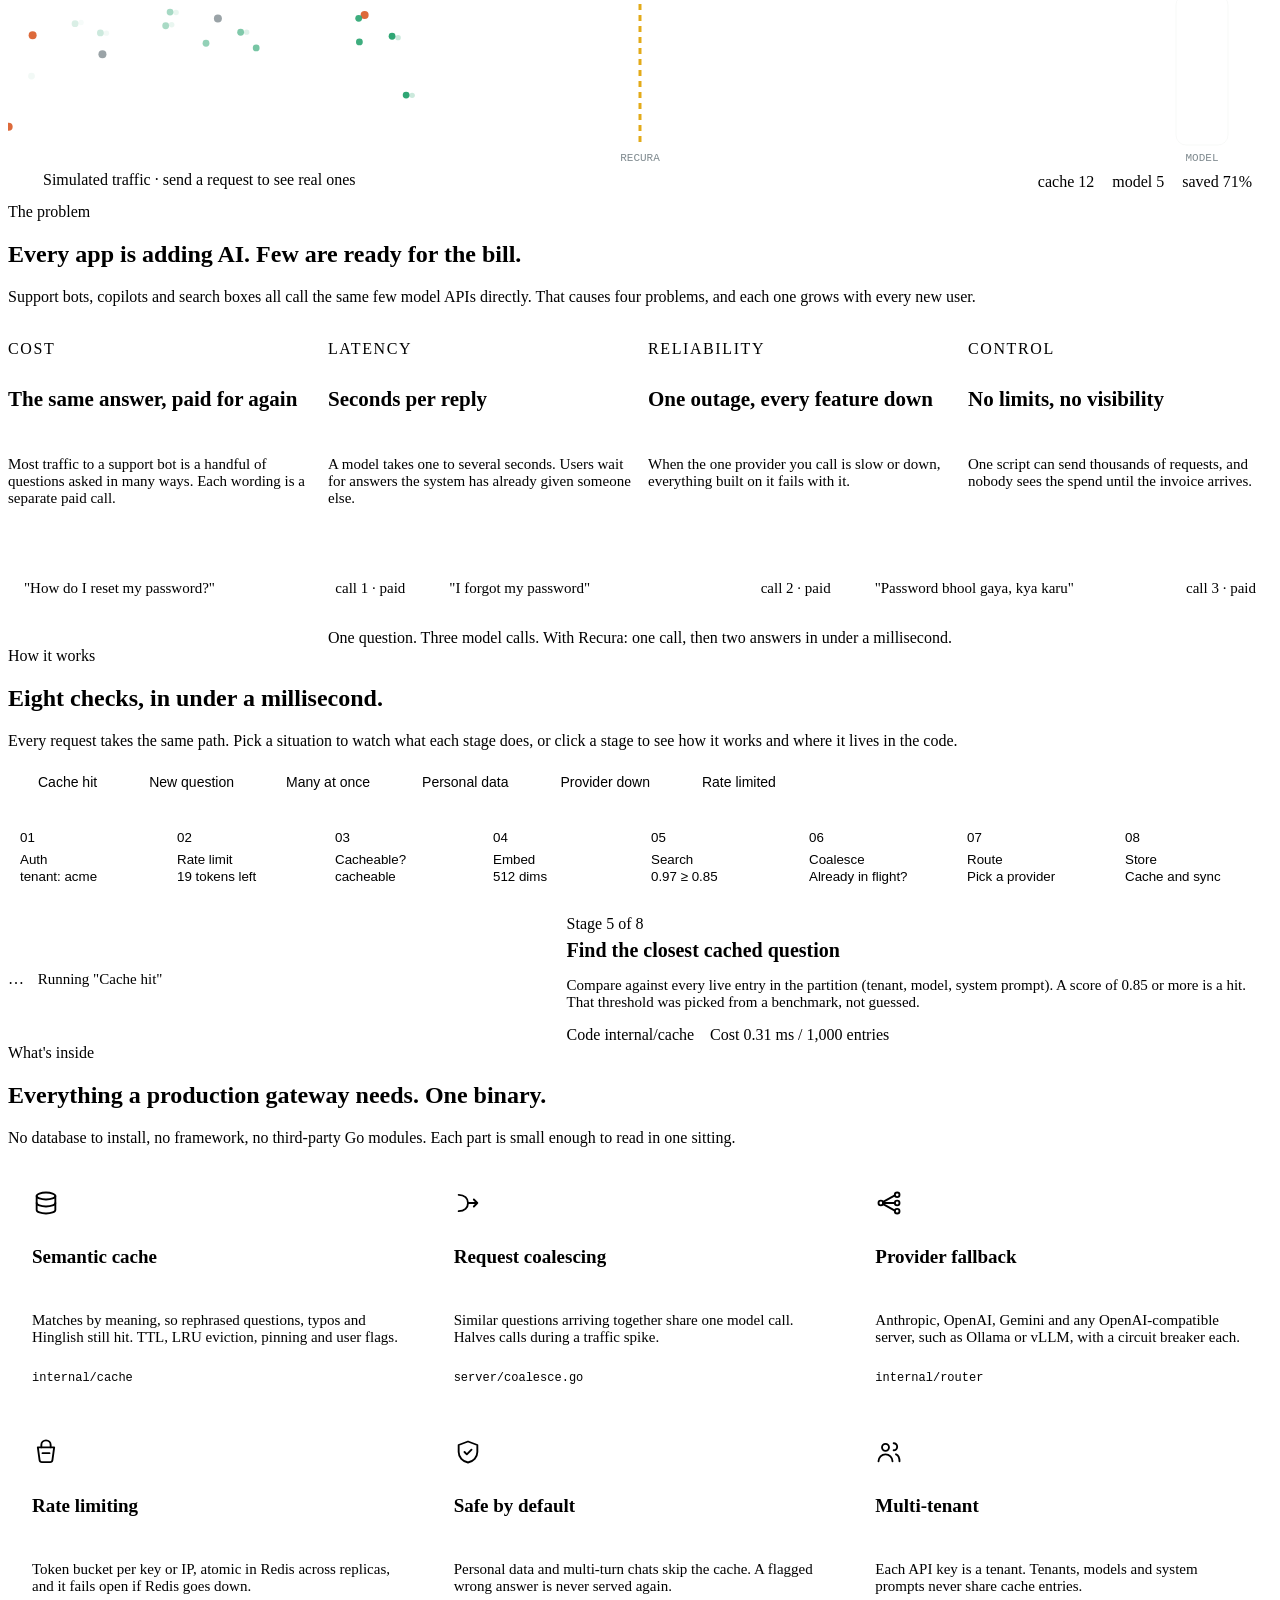
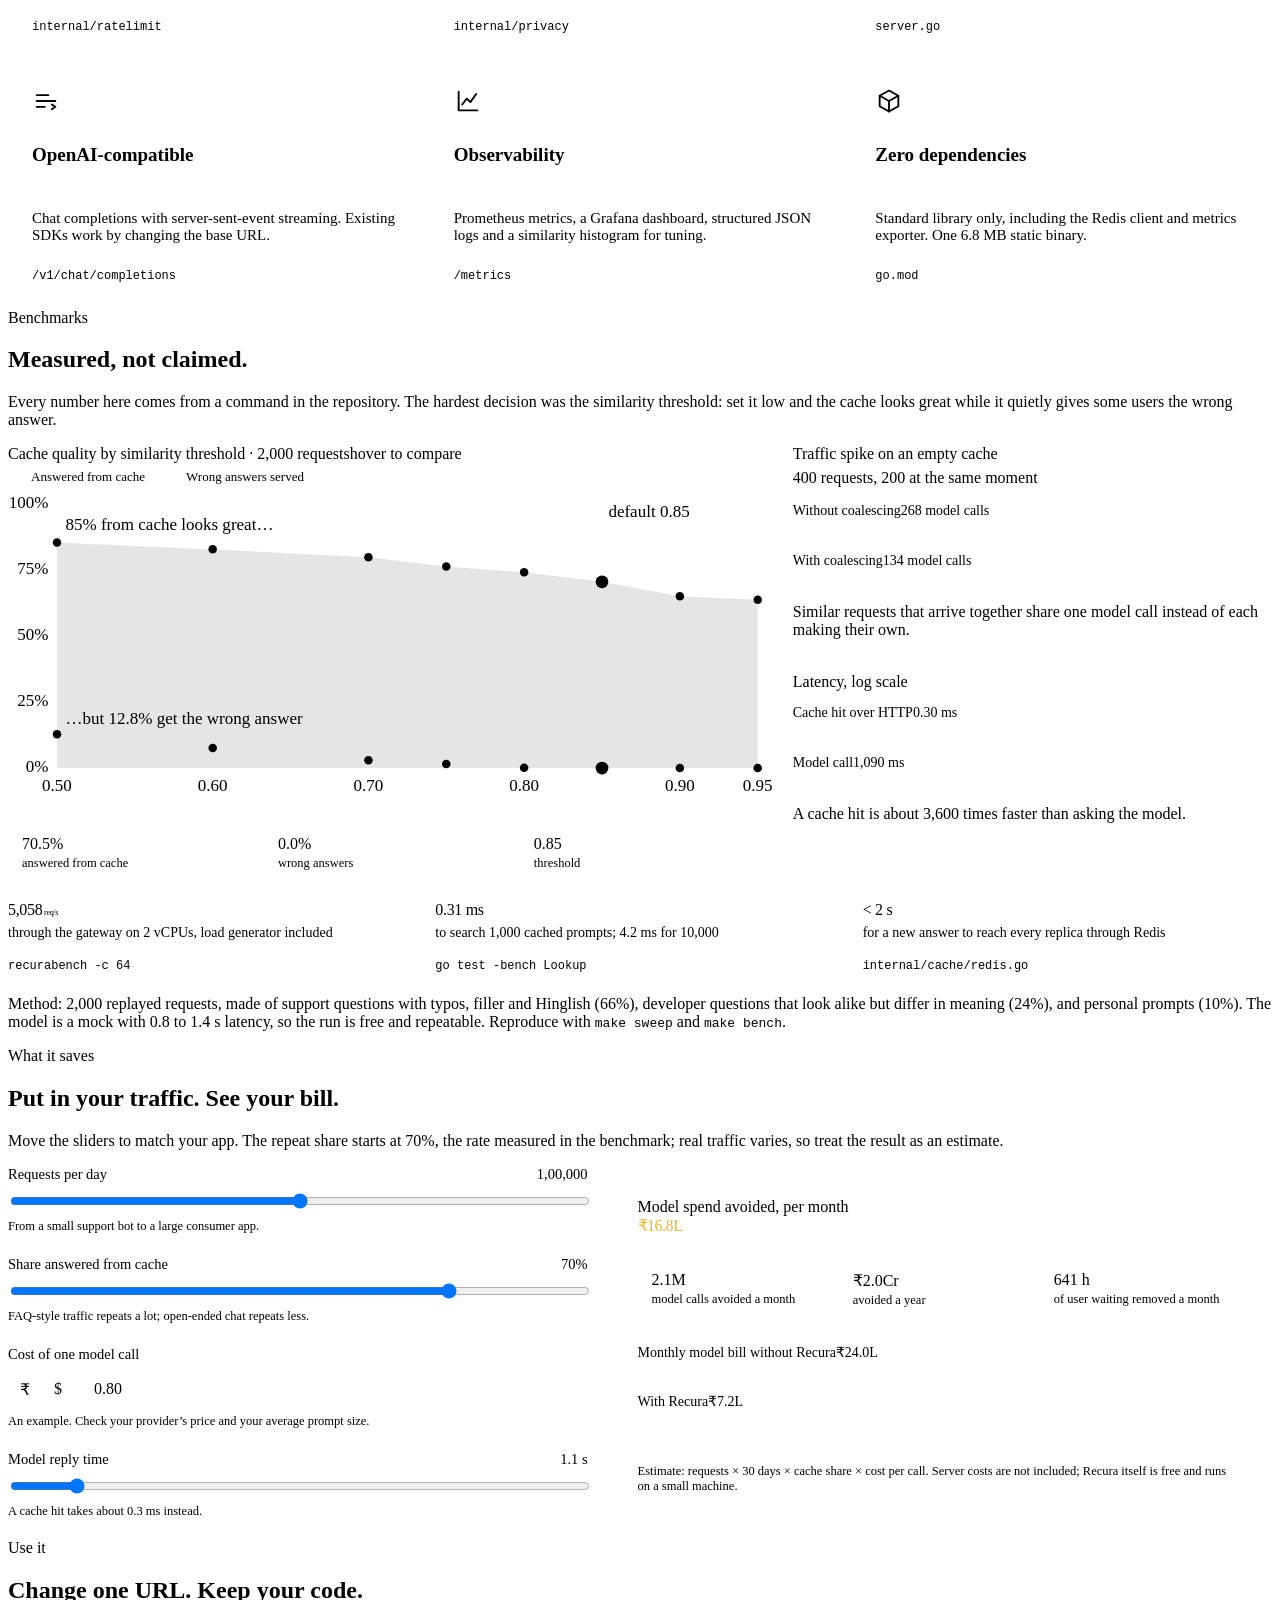
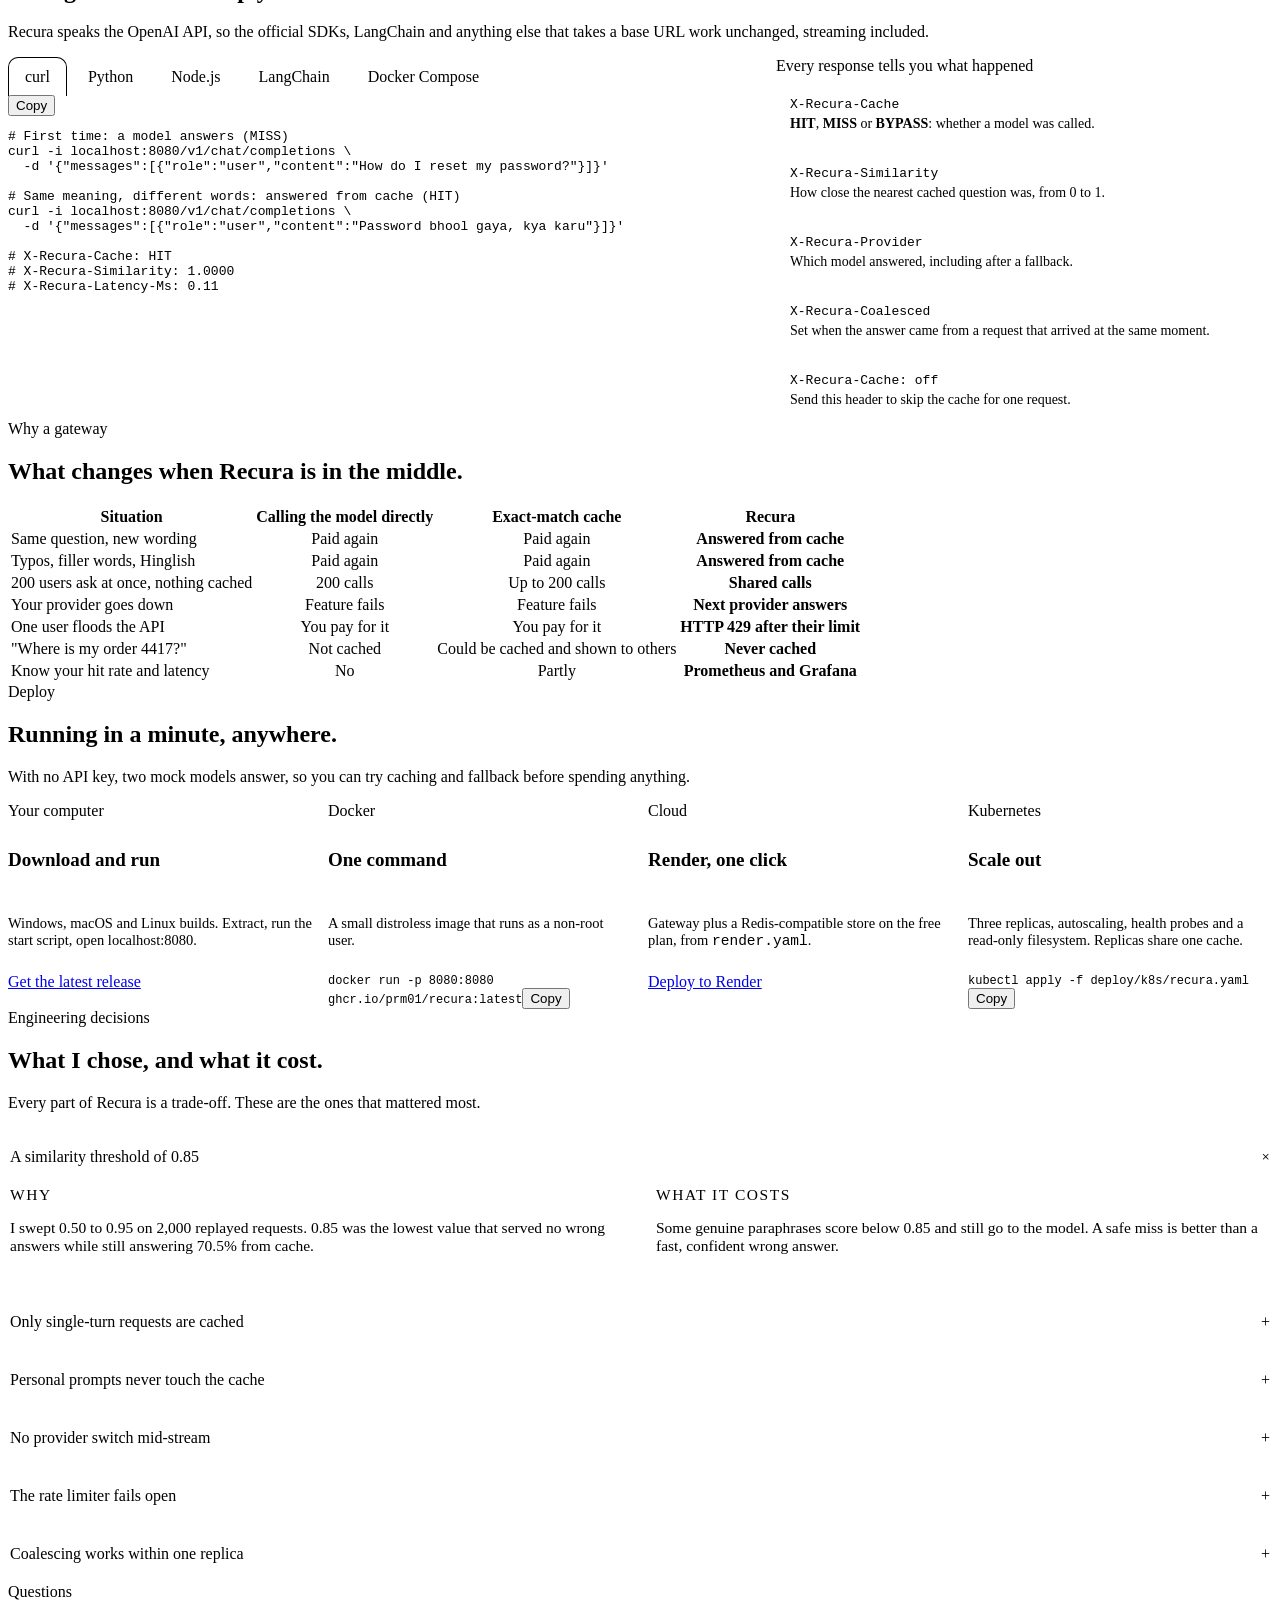
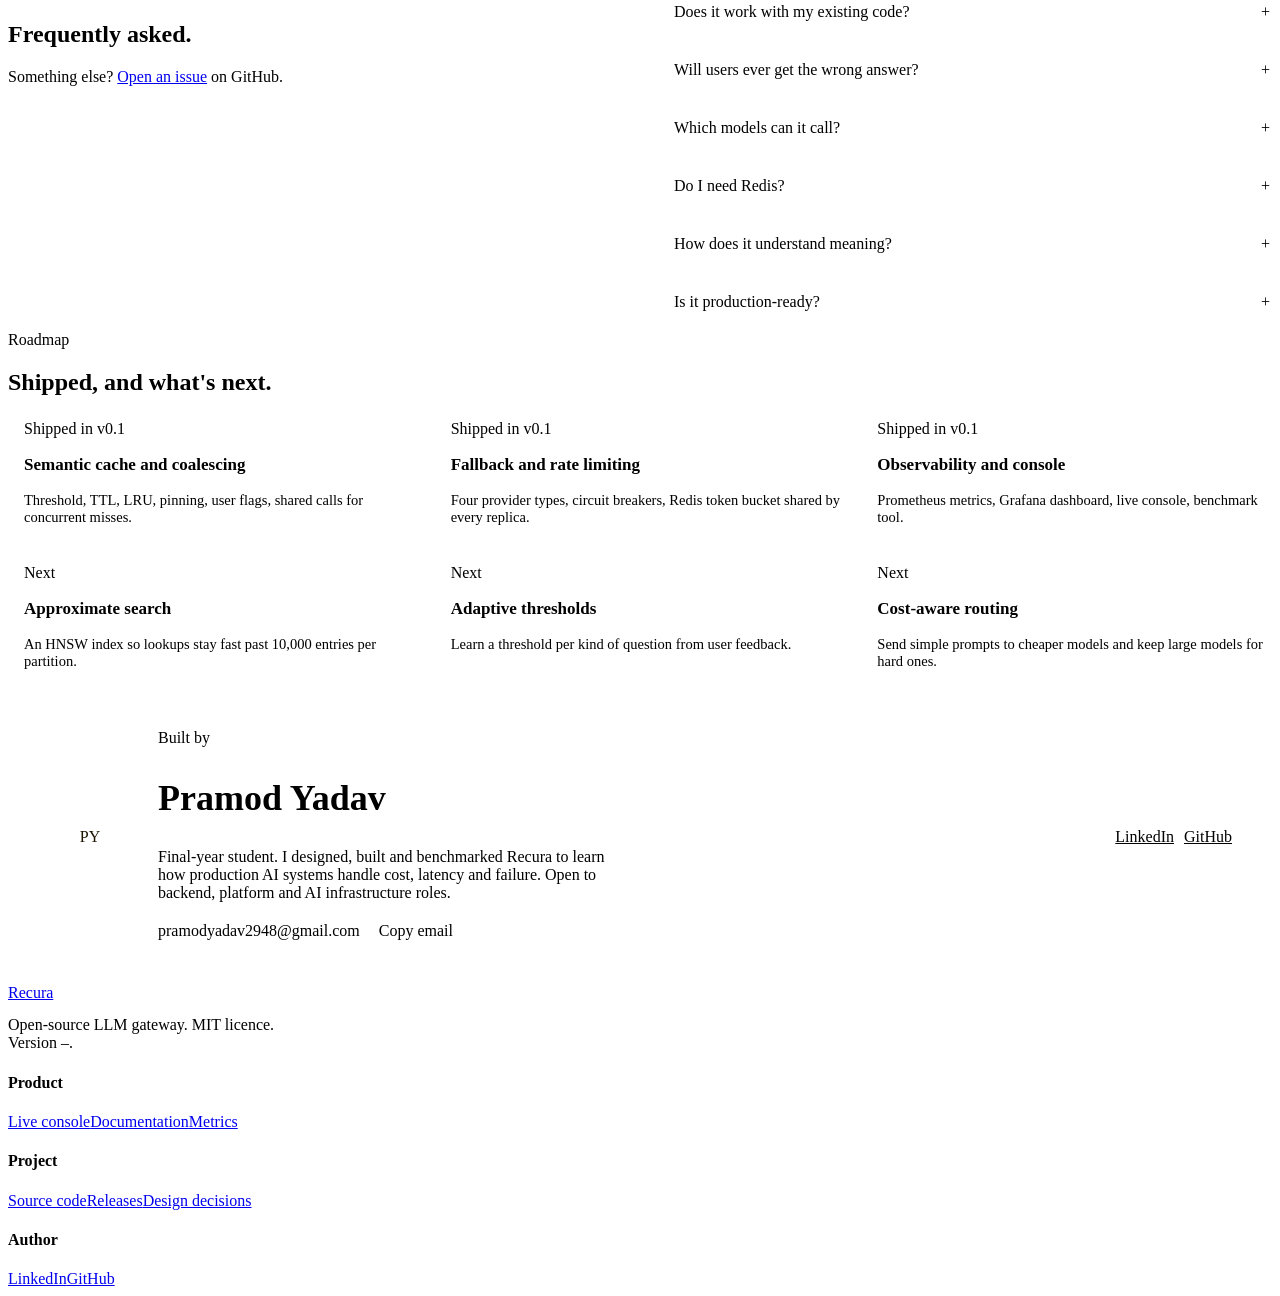
==== commit 617df0e7: "Website: light theme by default Dark mode is still one click away and the choice is remembered.  Co-" ====
--- a/internal/server/static/index.html
+++ b/internal/server/static/index.html
@@ -1,6 +1,6 @@
 <!doctype html>
-<html lang="en">
-<head>
+<html lang="en" data-theme="light">
+<head><script>try{if(localStorage.getItem("recura-theme")==="dark")document.documentElement.dataset.theme="dark"}catch(e){}</script>
 <meta charset="utf-8">
 <meta name="viewport" content="width=device-width, initial-scale=1, viewport-fit=cover">
 <title>Recura: LLM gateway with semantic caching</title>
